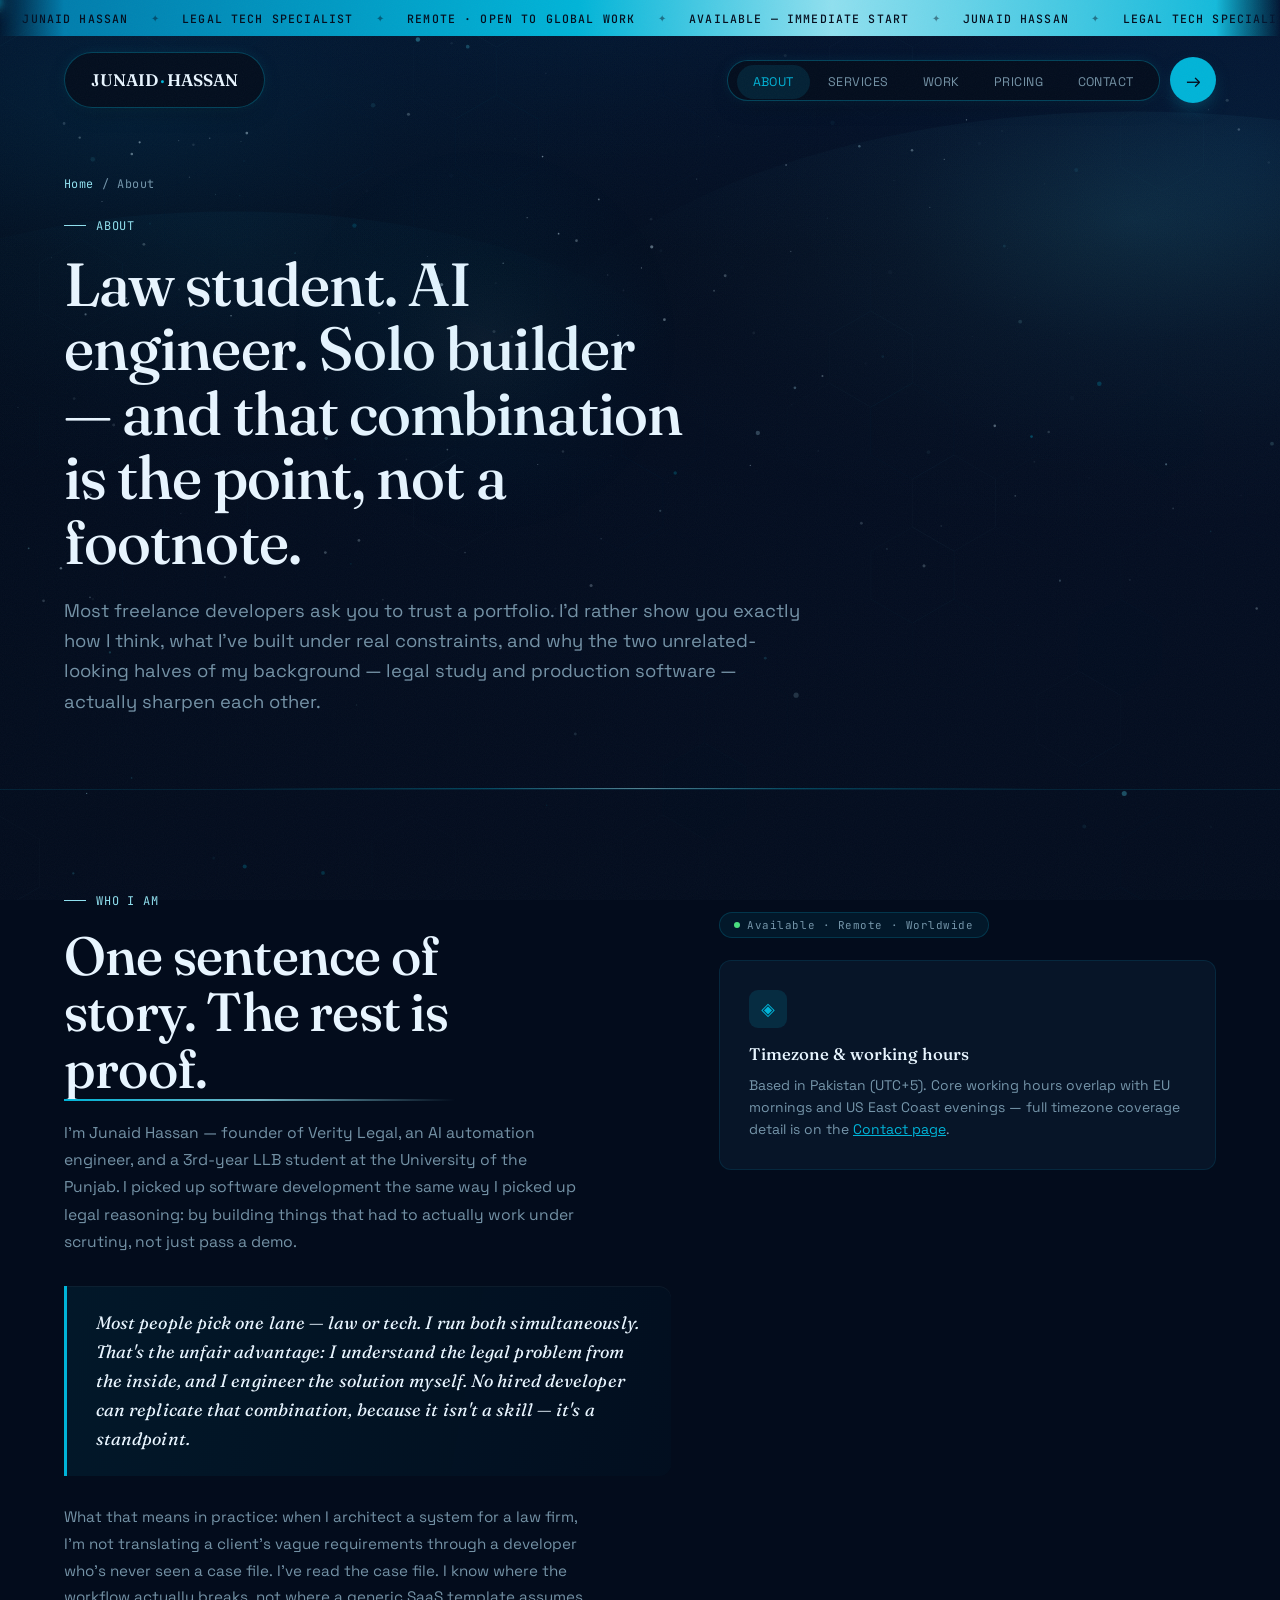
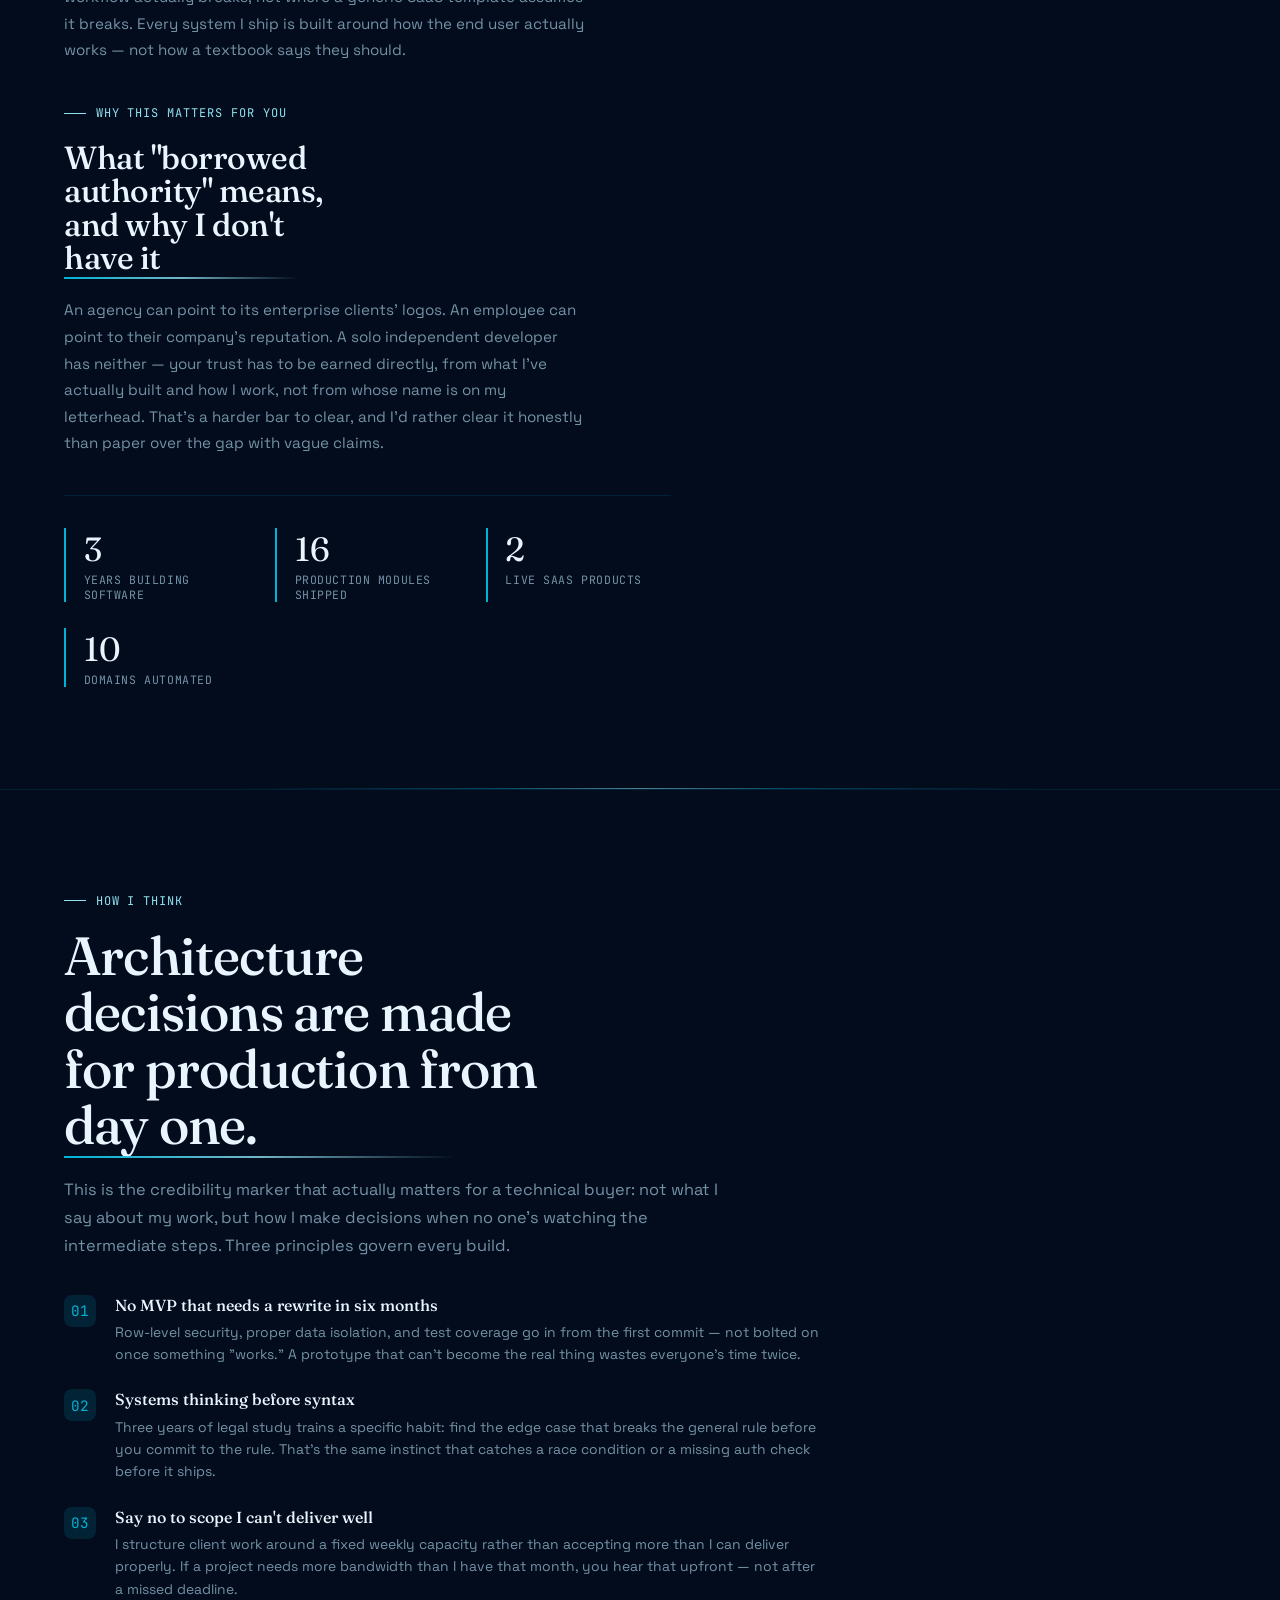
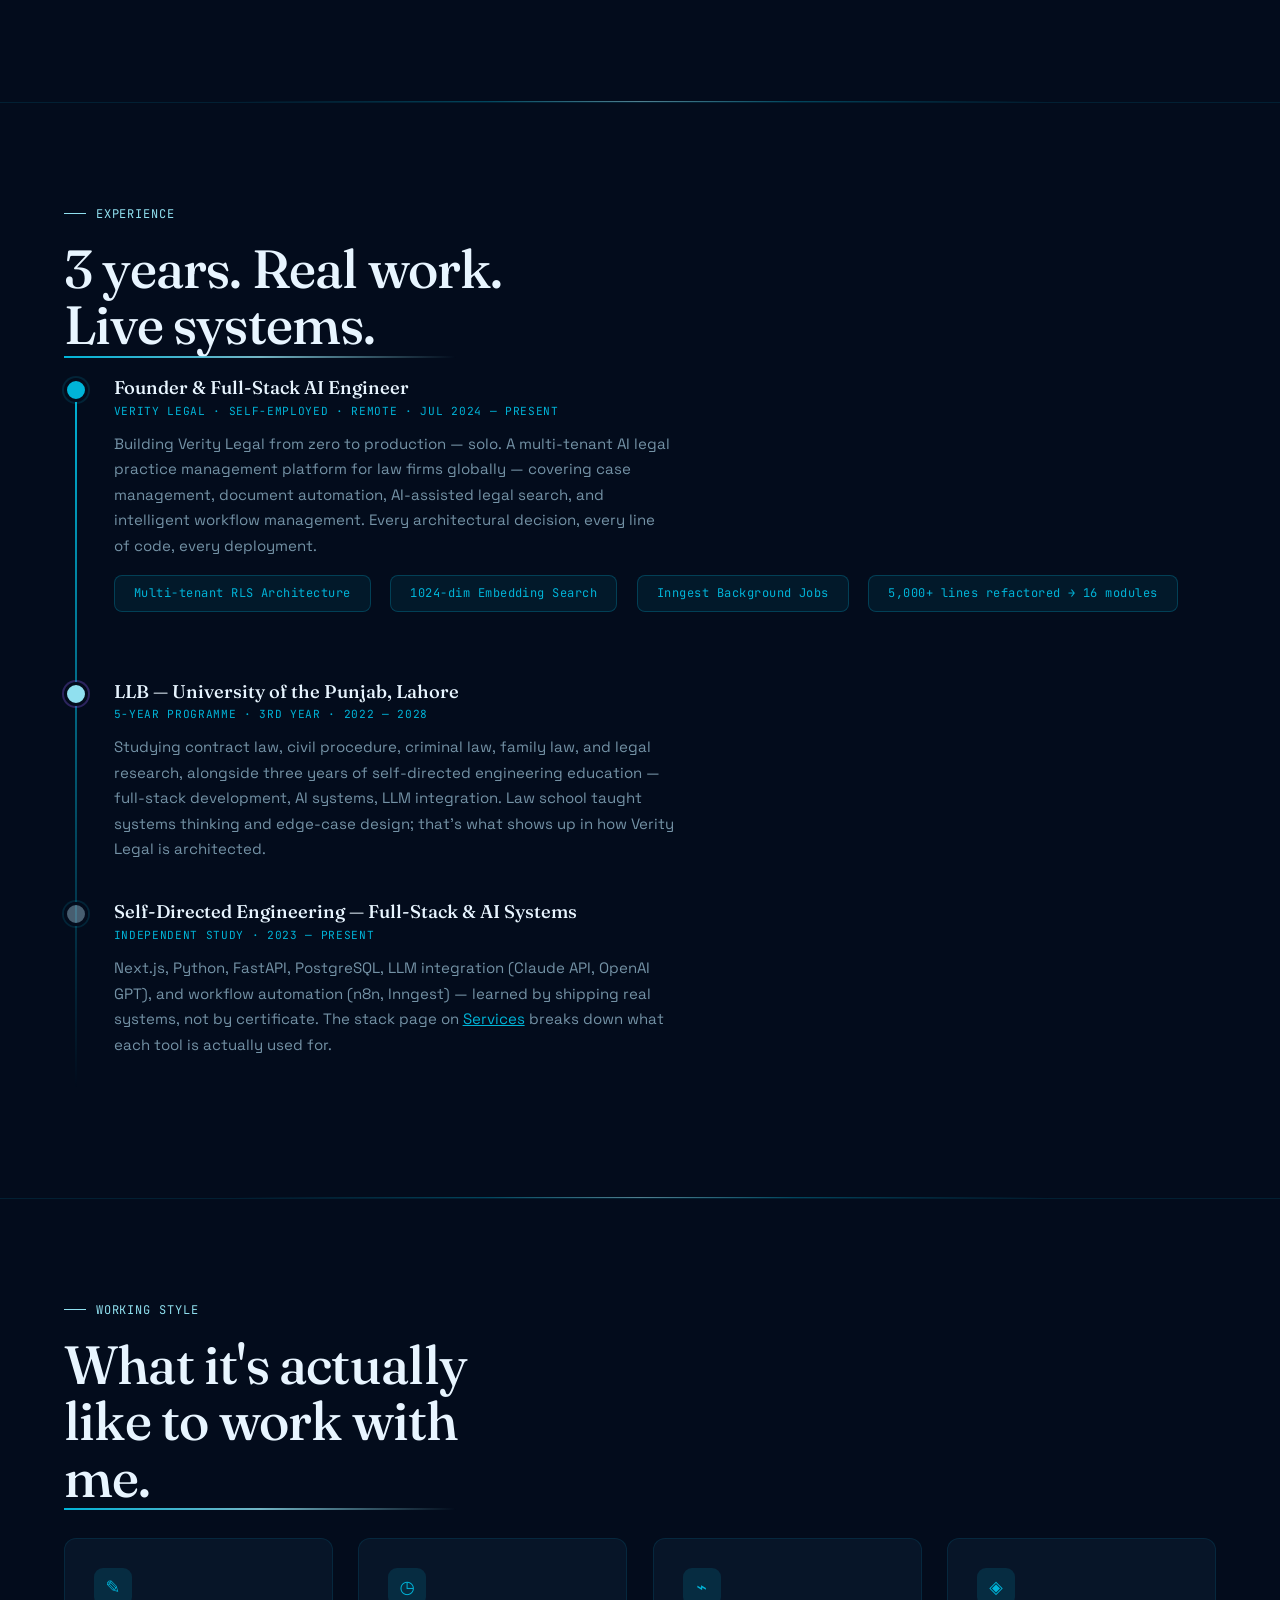
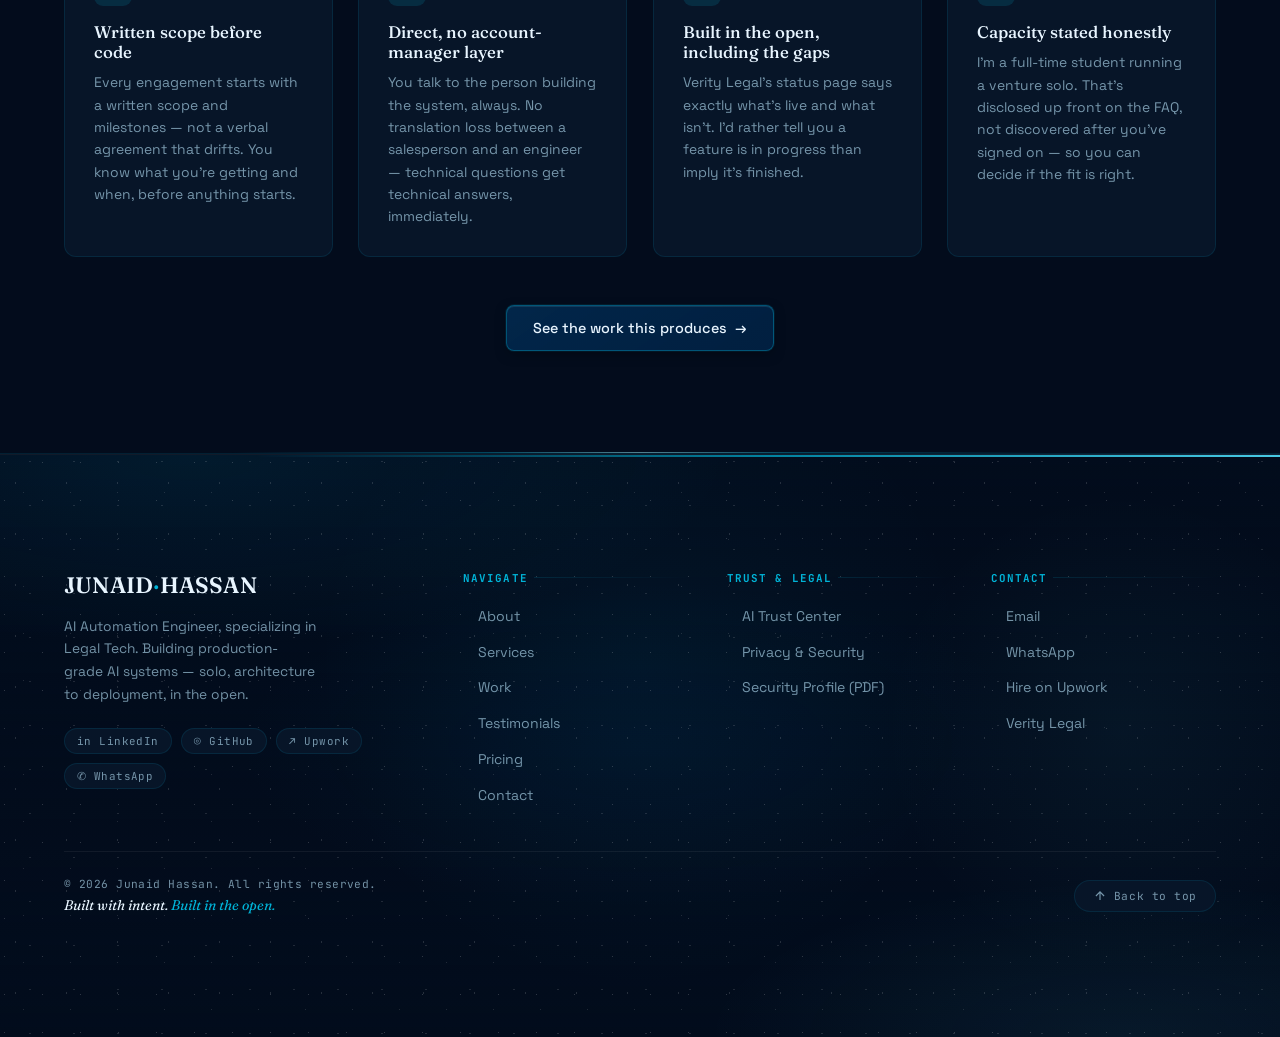
==== about.html @ a3a4503a "Initial site upload" ====
<!DOCTYPE html>
<html lang="en">
<head>
<meta charset="UTF-8">
<meta name="viewport" content="width=device-width, initial-scale=1.0, viewport-fit=cover">
<meta name="mobile-web-app-capable" content="yes">
<meta name="apple-mobile-web-app-capable" content="yes">
<meta name="apple-mobile-web-app-status-bar-style" content="black-translucent">
<link rel="icon" href="data:image/svg+xml,%3Csvg xmlns=%22http://www.w3.org/2000/svg%22 viewBox=%220 0 100 100%22%3E%3Crect width=%22100%22 height=%22100%22 rx=%2220%22 fill=%22%23030c1c%22/%3E%3Ctext x=%2250%22 y=%2266%22 font-size=%2255%22 font-family=%22Arial,sans-serif%22 font-weight=%22bold%22 fill=%22%2300b4d8%22 text-anchor=%22middle%22%3EJ%3C/text%3E%3C/svg%3E">
<title>About Junaid Hassan — AI Automation Engineer & Legal Tech Founder</title>
<meta name="description" content="Law student, AI engineer, solo builder. Why a legal background and production software engineering sharpen each other — and what it's actually like to work with me.">
<meta name="theme-color" content="#030c1c">
<meta name="color-scheme" content="dark">
<meta property="og:title" content="About Junaid Hassan — AI Automation Engineer & Legal Tech Founder">
<meta property="og:description" content="Law student, AI engineer, solo builder. Why a legal background and production software engineering sharpen each other — and what it's actually like to work with me.">
<meta property="og:type" content="website">
<meta property="og:url" content="https://verity-legal-sc28.vercel.app/about.html">
<link rel="canonical" href="https://verity-legal-sc28.vercel.app/about.html">
<meta name="twitter:card" content="summary_large_image">
<meta name="twitter:title" content="About Junaid Hassan — AI Automation Engineer & Legal Tech Founder">
<meta name="twitter:description" content="Law student, AI engineer, solo builder. Why a legal background and production software engineering sharpen each other — and what it's actually like to work with me.">
<script type="application/ld+json">
{
  "@context": "https://schema.org",
  "@type": "ProfilePage",
  "mainEntity": {
    "@type": "Person",
    "name": "Junaid Hassan",
    "jobTitle": "AI Automation Engineer",
    "description": "Founder of Verity Legal, AI automation engineer, and 3rd-year LLB student at the University of the Punjab. Builds production-grade AI systems for law firms and B2B companies globally.",
    "url": "https://verity-legal-sc28.vercel.app/about.html",
    "email": "junaid.aideveloper@gmail.com",
    "sameAs": [
      "https://www.linkedin.com/in/junaidxaiautomation",
      "https://github.com/JunaidxAutomation",
      "https://www.upwork.com/freelancers/~0137bbeb7425fe8586"
    ],
    "alumniOf": "University of the Punjab",
    "knowsAbout": ["AI Automation","Legal Tech","LLM Integration","Next.js","Python","FastAPI","Supabase"]
  }
}
</script>
<link rel="preconnect" href="https://fonts.googleapis.com">
<link rel="preconnect" href="https://fonts.gstatic.com" crossorigin>
<link href="https://fonts.googleapis.com/css2?family=Fraunces:opsz,wght@9..144,300;9..144,500;9..144,600;9..144,700&family=Space+Grotesk:wght@400;500;700&family=JetBrains+Mono:wght@400;500&display=swap" rel="stylesheet">
<link rel="stylesheet" href="base.css">
<link rel="stylesheet" href="pages.css">
</head>
<body>

<a href="#main-content" class="skip-link">Skip to content</a>

<div class="page-lines" aria-hidden="true">
  <span class="pl-h"></span><span class="pl-h"></span><span class="pl-h"></span><span class="pl-h"></span><span class="pl-h"></span>
  <span class="pl-h"></span><span class="pl-h"></span><span class="pl-h"></span><span class="pl-h"></span><span class="pl-h"></span>
  <span class="pl-v"></span><span class="pl-v"></span><span class="pl-v"></span><span class="pl-v"></span><span class="pl-v"></span>
  <span class="pl-v"></span><span class="pl-v"></span><span class="pl-v"></span><span class="pl-v"></span>
  <span class="pl-d"></span><span class="pl-d"></span><span class="pl-d"></span><span class="pl-d"></span><span class="pl-d"></span>
</div>

<canvas id="bg-aurora" aria-hidden="true"></canvas>
<canvas id="bg-hex"    aria-hidden="true"></canvas>
<canvas id="bg-stars"  aria-hidden="true"></canvas>
<div class="bg-orbs" aria-hidden="true"></div>
<div class="grain-overlay" aria-hidden="true"></div>
<div class="scroll-progress" id="scrollProgress" role="progressbar" aria-valuemin="0" aria-valuemax="100" aria-valuenow="0" aria-label="Page scroll progress"></div>

<div class="announce-bar" id="announceBar">
  <div class="announce-outer">
    <div class="announce-track" aria-label="Available for global projects">
      <div class="announce-group">
        <span>Junaid Hassan</span><span class="sep">✦</span>
        <span>Legal Tech Specialist</span><span class="sep">✦</span>
        <span>Remote · Open to Global Work</span><span class="sep">✦</span>
        <span>Available — Immediate Start</span><span class="sep">✦</span>
      </div>
      <div class="announce-group" aria-hidden="true">
        <span>Junaid Hassan</span><span class="sep">✦</span>
        <span>Legal Tech Specialist</span><span class="sep">✦</span>
        <span>Remote · Open to Global Work</span><span class="sep">✦</span>
        <span>Available — Immediate Start</span><span class="sep">✦</span>
      </div>
    </div>
  </div>
</div>

<header>
  <a href="index.html#top" class="logo logo-pill">JUNAID<span>·</span>HASSAN</a>
  <div class="nav-cluster">
    <nav class="pill-nav" aria-label="Primary">
      <ul>
        <li><a href="about.html" class="navlink">About</a></li>
        <li><a href="services.html" class="navlink">Services</a></li>
        <li><a href="work.html" class="navlink">Work</a></li>
        <li><a href="pricing.html" class="navlink">Pricing</a></li>
        <li><a href="contact.html" class="navlink">Contact</a></li>
      </ul>
    </nav>
    <a href="contact.html" class="nav-cta-circle" aria-label="Book a call">→</a>
    <button class="mobile-toggle" id="hamburgerBtn" aria-label="Open navigation menu" aria-expanded="false" aria-controls="mobileMenu" type="button">
      <span class="hb-bar"></span>
      <span class="hb-bar"></span>
      <span class="hb-bar"></span>
    </button>
  </div>
</header>

<div class="mobile-menu" id="mobileMenu" role="dialog" aria-modal="true" aria-label="Navigation menu">
  <button class="mobile-menu-close" id="mobileMenuClose" aria-label="Close menu">✕</button>
  <nav aria-label="Mobile">
    <a href="index.html#top" class="mobile-navlink">Home</a>
    <a href="about.html" class="mobile-navlink">About</a>
    <a href="services.html" class="mobile-navlink">Services</a>
    <a href="work.html" class="mobile-navlink">Work</a>
    <a href="testimonials.html" class="mobile-navlink">Testimonials</a>
    <a href="pricing.html" class="mobile-navlink">Pricing</a>
    <a href="trust.html" class="mobile-navlink">AI Trust Center</a>
    <a href="legal.html" class="mobile-navlink">Legal &amp; Security</a>
    <a href="contact.html" class="mobile-navlink">Contact</a>
  </nav>
</div>

<main id="main-content">
<!-- ============ PAGE HERO ============ -->
<section class="page-hero">
  <div class="container">
    <div class="breadcrumb"><a href="index.html#top">Home</a> <span>/</span> <span>About</span></div>
    <div class="eyebrow mono">About</div>
    <h1>Law student. AI engineer. Solo builder — and that combination is the point, not a footnote.</h1>
    <p class="page-sub">Most freelance developers ask you to trust a portfolio. I'd rather show you exactly how I think, what I've built under real constraints, and why the two unrelated-looking halves of my background — legal study and production software — actually sharpen each other.</p>
  </div>
</section>

<!-- ============ STORY + CREDENTIALS ============ -->
<section id="story">
  <div class="container">
    <div class="two-col">
      <div class="text-col">
        <div class="eyebrow mono">Who I Am</div>
        <h2>One sentence of story. The rest is proof.</h2>
        <p style="color:var(--muted); font-size:.98rem; line-height:1.75; margin-bottom:1.4rem;">I'm Junaid Hassan — founder of Verity Legal, an AI automation engineer, and a 3rd-year LLB student at the University of the Punjab. I picked up software development the same way I picked up legal reasoning: by building things that had to actually work under scrutiny, not just pass a demo.</p>
        <div class="quote-pull">
          <p>Most people pick one lane — law or tech. I run both simultaneously. That's the unfair advantage: I understand the legal problem from the inside, and I engineer the solution myself. No hired developer can replicate that combination, because it isn't a skill — it's a standpoint.</p>
        </div>
        <p style="color:var(--muted); font-size:.95rem; line-height:1.75; margin-top:1.4rem;">What that means in practice: when I architect a system for a law firm, I'm not translating a client's vague requirements through a developer who's never seen a case file. I've read the case file. I know where the workflow actually breaks, not where a generic SaaS template assumes it breaks. Every system I ship is built around how the end user actually works — not how a textbook says they should.</p>

        <div class="eyebrow mono" style="margin-top:2.6rem;">Why This Matters For You</div>
        <h2 style="font-size:clamp(1.5rem,2.8vw,2rem);">What "borrowed authority" means, and why I don't have it</h2>
        <p style="color:var(--muted); font-size:.95rem; line-height:1.75;">An agency can point to its enterprise clients' logos. An employee can point to their company's reputation. A solo independent developer has neither — your trust has to be earned directly, from what I've actually built and how I work, not from whose name is on my letterhead. That's a harder bar to clear, and I'd rather clear it honestly than paper over the gap with vague claims.</p>

        <div class="stat-strip">
          <div class="stat"><div class="num" data-target="3">0</div><div class="label">Years building software</div></div>
          <div class="stat"><div class="num" data-target="16">0</div><div class="label">Production modules shipped</div></div>
          <div class="stat"><div class="num" data-target="2">0</div><div class="label">Live SaaS products</div></div>
          <div class="stat"><div class="num" data-target="10">0</div><div class="label">Domains automated</div></div>
        </div>
      </div>

      <div class="media-col">
        <div class="photo-frame">
          <img src="assets/me.jpeg" alt="Junaid Hassan" onerror="this.closest('.photo-frame').style.display='none'">
          <div class="frame-icon">◐</div>
          <div class="frame-mono">Junaid Hassan · Wazirabad, Pakistan</div>
        </div>
        <div class="avail-pill" style="margin-top:1.2rem;">
          <span class="avail-dot"></span>
          Available · Remote · Worldwide
        </div>
        <div class="trust-card" style="margin-top:1.4rem;">
          <div class="tc-icon">◈</div>
          <h4>Timezone &amp; working hours</h4>
          <p>Based in Pakistan (UTC+5). Core working hours overlap with EU mornings and US East Coast evenings — full timezone coverage detail is on the <a href="contact.html" style="color:var(--teal);">Contact page</a>.</p>
        </div>
      </div>
    </div>
  </div>
</section>

<!-- ============ HOW I WORK / JUDGMENT ============ -->
<section id="judgment">
  <div class="container">
    <div class="eyebrow mono">How I Think</div>
    <h2>Architecture decisions are made for production from day one.</h2>
    <p class="section-intro">This is the credibility marker that actually matters for a technical buyer: not what I say about my work, but how I make decisions when no one's watching the intermediate steps. Three principles govern every build.</p>

    <div class="pillar-list" style="max-width:760px;">
      <div class="pillar">
        <div class="pillar-mark">01</div>
        <div>
          <h4>No MVP that needs a rewrite in six months</h4>
          <p>Row-level security, proper data isolation, and test coverage go in from the first commit — not bolted on once something "works." A prototype that can't become the real thing wastes everyone's time twice.</p>
        </div>
      </div>
      <div class="pillar">
        <div class="pillar-mark">02</div>
        <div>
          <h4>Systems thinking before syntax</h4>
          <p>Three years of legal study trains a specific habit: find the edge case that breaks the general rule before you commit to the rule. That's the same instinct that catches a race condition or a missing auth check before it ships.</p>
        </div>
      </div>
      <div class="pillar">
        <div class="pillar-mark">03</div>
        <div>
          <h4>Say no to scope I can't deliver well</h4>
          <p>I structure client work around a fixed weekly capacity rather than accepting more than I can deliver properly. If a project needs more bandwidth than I have that month, you hear that upfront — not after a missed deadline.</p>
        </div>
      </div>
    </div>
  </div>
</section>

<!-- ============ TIMELINE / EXPERIENCE ============ -->
<section id="timeline-full">
  <div class="container">
    <div class="eyebrow mono">Experience</div>
    <h2>3 years. Real work. Live systems.</h2>
    <div class="timeline reveal">
      <div class="tl-item reveal">
        <div class="tl-dot"></div>
        <div class="tl-body">
          <h4>Founder &amp; Full-Stack AI Engineer</h4>
          <div class="tl-meta">Verity Legal · Self-employed · Remote · Jul 2024 — Present</div>
          <p>Building Verity Legal from zero to production — solo. A multi-tenant AI legal practice management platform for law firms globally — covering case management, document automation, AI-assisted legal search, and intelligent workflow management. Every architectural decision, every line of code, every deployment.</p>
          <div class="metrics-row" style="margin-top:1rem;">
            <div class="metric-chip reveal">Multi-tenant RLS Architecture</div>
            <div class="metric-chip reveal">1024-dim Embedding Search</div>
            <div class="metric-chip reveal">Inngest Background Jobs</div>
            <div class="metric-chip reveal">5,000+ lines refactored → 16 modules</div>
          </div>
        </div>
      </div>
      <div class="tl-item reveal">
        <div class="tl-dot" style="background:var(--violet);box-shadow:0 0 0 2px rgba(139,92,246,.3);"></div>
        <div class="tl-body">
          <h4>LLB — University of the Punjab, Lahore</h4>
          <div class="tl-meta">5-Year Programme · 3rd Year · 2022 — 2028</div>
          <p>Studying contract law, civil procedure, criminal law, family law, and legal research, alongside three years of self-directed engineering education — full-stack development, AI systems, LLM integration. Law school taught systems thinking and edge-case design; that's what shows up in how Verity Legal is architected.</p>
        </div>
      </div>
      <div class="tl-item reveal">
        <div class="tl-dot" style="background:rgba(176,218,240,.4);"></div>
        <div class="tl-body">
          <h4>Self-Directed Engineering — Full-Stack &amp; AI Systems</h4>
          <div class="tl-meta">Independent Study · 2023 — Present</div>
          <p>Next.js, Python, FastAPI, PostgreSQL, LLM integration (Claude API, OpenAI GPT), and workflow automation (n8n, Inngest) — learned by shipping real systems, not by certificate. The stack page on <a href="services.html" style="color:var(--teal);">Services</a> breaks down what each tool is actually used for.</p>
        </div>
      </div>
    </div>
  </div>
</section>

<!-- ============ VALUES / WORKING STYLE ============ -->
<section id="values">
  <div class="container">
    <div class="eyebrow mono">Working Style</div>
    <h2>What it's actually like to work with me.</h2>
    <div class="trust-grid">
      <div class="trust-card reveal">
        <div class="tc-icon">✎</div>
        <h4>Written scope before code</h4>
        <p>Every engagement starts with a written scope and milestones — not a verbal agreement that drifts. You know what you're getting and when, before anything starts.</p>
      </div>
      <div class="trust-card reveal">
        <div class="tc-icon">◷</div>
        <h4>Direct, no account-manager layer</h4>
        <p>You talk to the person building the system, always. No translation loss between a salesperson and an engineer — technical questions get technical answers, immediately.</p>
      </div>
      <div class="trust-card reveal">
        <div class="tc-icon">⌁</div>
        <h4>Built in the open, including the gaps</h4>
        <p>Verity Legal's status page says exactly what's live and what isn't. I'd rather tell you a feature is in progress than imply it's finished.</p>
      </div>
      <div class="trust-card reveal">
        <div class="tc-icon">◈</div>
        <h4>Capacity stated honestly</h4>
        <p>I'm a full-time student running a venture solo. That's disclosed up front on the FAQ, not discovered after you've signed on — so you can decide if the fit is right.</p>
      </div>
    </div>

    <div class="center-cta">
      <a href="work.html" class="btn btn-magnetic">See the work this produces <span class="btn-arrow">→</span></a>
    </div>
  </div>
</section>

</main>

<footer>
  <div class="footer-orb" aria-hidden="true"></div>
  <div class="footer-orb-2" aria-hidden="true"></div>
  <div class="footer-frost" aria-hidden="true"></div>
  <div class="container">
    <div class="footer-grid">

      <div class="footer-brand">
        <a href="index.html#top" class="logo">JUNAID<span>·</span>HASSAN</a>
        <p>AI Automation Engineer, specializing in Legal Tech. Building production-grade AI systems — solo, architecture to deployment, in the open.</p>
        <div class="footer-socials">
          <a href="https://www.linkedin.com/in/junaidxaiautomation" target="_blank" rel="noopener noreferrer" class="footer-social-pill">in LinkedIn</a>
          <a href="https://github.com/JunaidxAutomation" target="_blank" rel="noopener noreferrer" class="footer-social-pill">◎ GitHub</a>
          <a href="https://www.upwork.com/freelancers/~0137bbeb7425fe8586" target="_blank" rel="noopener noreferrer" class="footer-social-pill">↗ Upwork</a>
          <a href="https://wa.me/923130654431" target="_blank" rel="noopener noreferrer" class="footer-social-pill">✆ WhatsApp</a>
        </div>
      </div>

      <div class="footer-col">
        <h5>Navigate</h5>
        <ul>
          <li><a href="about.html">About</a></li>
          <li><a href="services.html">Services</a></li>
          <li><a href="work.html">Work</a></li>
          <li><a href="testimonials.html">Testimonials</a></li>
          <li><a href="pricing.html">Pricing</a></li>
          <li><a href="contact.html">Contact</a></li>
        </ul>
      </div>

      <div class="footer-col">
        <h5>Trust &amp; Legal</h5>
        <ul>
          <li><a href="trust.html">AI Trust Center</a></li>
          <li><a href="legal.html">Privacy &amp; Security</a></li>
          <li><a href="legal.html#security-profile">Security Profile (PDF)</a></li>
        </ul>
      </div>

      <div class="footer-col">
        <h5>Contact</h5>
        <ul>
          <li><a href="mailto:junaid.aideveloper@gmail.com">Email</a></li>
          <li><a href="https://wa.me/923130654431" target="_blank" rel="noopener noreferrer">WhatsApp</a></li>
          <li><a href="https://www.upwork.com/freelancers/~0137bbeb7425fe8586" target="_blank" rel="noopener noreferrer">Hire on Upwork</a></li>
          <li><a href="https://verity-legal-sc28.vercel.app" target="_blank" rel="noopener noreferrer">Verity Legal</a></li>
        </ul>
      </div>

    </div>

    <div class="footer-bottom">
      <div class="footer-bottom-left">
        <div class="footer-copy">© 2026 Junaid Hassan. All rights reserved.</div>
        <div class="footer-tagline">Built with intent. <span>Built in the open.</span></div>
      </div>
      <a href="#top" class="footer-back-top">
        <svg viewBox="0 0 24 24" stroke-width="2"><path d="M12 19V5M5 12l7-7 7 7"/></svg>
        Back to top
      </a>
    </div>
  </div>
</footer>


<script src="bg.js"></script>
<script src="base.js"></script>


</body>
</html>
---- base.css ----
:root{
    /* Arctic Water Fusion — deep ocean + crystal blue brand system */
    --bg:#030c1c;
    --surface:#071528;
    --surface-2:#0d1e35;
    --line:rgba(0,180,216,0.12);
    --text:#e8f5ff;
    --muted:rgba(176,218,240,0.65);
    --teal:#00b4d8;
    --violet:#90e0ef;
    --teal-dim:rgba(0,180,216,0.14);
    --violet-dim:rgba(144,224,239,0.10);
    --bar-h:36px;
    --grad-btn:linear-gradient(135deg, #0077a8, #00b4d8 50%, #90e0ef 100%);
  }
  .skip-link{
    position:fixed; top:-100px; left:16px; z-index:10000;
    background:var(--teal); color:var(--bg); padding:12px 20px; border-radius:6px;
    font-family:'JetBrains Mono', monospace; font-size:.85rem; font-weight:500; text-decoration:none;
    transition:top .3s ease;
  }
  .skip-link:focus{ top:16px; }
  *, *::before, *::after{ box-sizing:border-box; margin:0; padding:0; }
  @media (prefers-reduced-motion:no-preference){ html{ scroll-behavior:smooth; } }
  html{ background:#030c1c; color-scheme:dark; overscroll-behavior-y:none; -webkit-text-size-adjust:100%; text-size-adjust:100%; }
  body{
    background:#030c1c; background-color:#030c1c;
    color:var(--text);
    font-family:'Space Grotesk', system-ui, -apple-system, BlinkMacSystemFont, sans-serif;
    overflow-x:hidden;
    -webkit-font-smoothing:antialiased;
    -moz-osx-font-smoothing:grayscale;
    -webkit-tap-highlight-color:transparent;
    touch-action:manipulation;
  }
  ::selection{ background:#00b4d8; color:#030c1c; }
  .mono{ font-family:'JetBrains Mono', monospace; }
  img,svg{ max-width:100%; display:block; }

  @media (prefers-reduced-motion: reduce){
    *{ animation-duration:0.01ms !important; animation-iteration-count:1 !important; transition-duration:0.01ms !important; }
  }
  a:focus-visible, button:focus-visible, [tabindex]:focus-visible{
    outline:2px solid var(--teal); outline-offset:3px; border-radius:2px;
  }

  .container{ max-width:1240px; margin:0 auto; }
  .eyebrow{
    font-family:'JetBrains Mono', monospace; font-size:.75rem; color:var(--violet);
    letter-spacing:.08em; text-transform:uppercase; margin-bottom:1.2rem;
    display:flex; align-items:center; gap:.6rem;
  }
  .eyebrow::before{ content:''; width:22px; height:1px; background:var(--violet); }
  h2{
    font-family:'Fraunces', serif; font-weight:500; font-size:clamp(2.1rem, 4.2vw, 3.4rem);
    max-width:14ch; margin-bottom:1.4rem; letter-spacing:-0.015em; line-height:1.05;
  }
  main{ position:relative; z-index:1; }
  section{ padding:clamp(4.5rem, 8vw, 7.5rem) 5vw; border-bottom:1px solid var(--line); position:relative; z-index:1; }

  /* ===== PAGE BACKGROUND LINES — subtle low-intensity sliding lines ===== */
  .page-lines{ position:fixed; inset:0; z-index:0; pointer-events:none; overflow:hidden; }
  .page-lines .pl-h{
    position:absolute; left:0; right:0; height:1px;
    background:linear-gradient(90deg, transparent 0%, rgba(0,180,216,.0) 8%, rgba(0,180,216,.15) 30%, rgba(0,180,216,.24) 50%, rgba(0,180,216,.15) 70%, rgba(0,180,216,.0) 92%, transparent 100%);
    box-shadow:0 0 6px rgba(0,180,216,.07);
    animation:plHSlide var(--dur, 6s) ease-in-out infinite var(--delay, 0s);
    opacity:0;
  }
  .page-lines .pl-h:nth-child(1){ top:8%;  --dur:7s;  --delay:0s; }
  .page-lines .pl-h:nth-child(2){ top:18%; --dur:9s;  --delay:1.4s; }
  .page-lines .pl-h:nth-child(3){ top:28%; --dur:6.5s; --delay:2.8s; }
  .page-lines .pl-h:nth-child(4){ top:38%; --dur:8s;  --delay:0.7s; }
  .page-lines .pl-h:nth-child(5){ top:48%; --dur:7.5s; --delay:3.5s; }
  .page-lines .pl-h:nth-child(6){ top:58%; --dur:9.5s; --delay:1.8s; }
  .page-lines .pl-h:nth-child(7){ top:68%; --dur:6s;  --delay:4.2s; }
  .page-lines .pl-h:nth-child(8){ top:78%; --dur:8.5s; --delay:2.1s; }
  .page-lines .pl-h:nth-child(9){ top:88%; --dur:7s;  --delay:3s; }
  .page-lines .pl-h:nth-child(10){ top:96%; --dur:10s; --delay:0.5s; }
  @keyframes plHSlide{
    0%{ transform:translateX(-110%); opacity:0; }
    12%{ opacity:1; }
    88%{ opacity:1; }
    100%{ transform:translateX(110%); opacity:0; }
  }

  .page-lines .pl-v{
    position:absolute; top:0; bottom:0; width:1px;
    background:linear-gradient(180deg, transparent 0%, rgba(0,180,216,.0) 8%, rgba(0,180,216,.10) 30%, rgba(0,180,216,.18) 50%, rgba(0,180,216,.10) 70%, rgba(0,180,216,.0) 92%, transparent 100%);
    box-shadow:0 0 5px rgba(0,180,216,.05);
    animation:plVSlide var(--vdur, 8s) ease-in-out infinite var(--vdelay, 0s);
    opacity:0;
  }
  .page-lines .pl-v:nth-child(11){ left:8%;  --vdur:9s;   --vdelay:0.5s; }
  .page-lines .pl-v:nth-child(12){ left:18%; --vdur:7s;   --vdelay:2s; }
  .page-lines .pl-v:nth-child(13){ left:28%; --vdur:11s;  --vdelay:0s; }
  .page-lines .pl-v:nth-child(14){ left:38%; --vdur:8.5s; --vdelay:3.5s; }
  .page-lines .pl-v:nth-child(15){ left:50%; --vdur:10s;  --vdelay:1.2s; }
  .page-lines .pl-v:nth-child(16){ left:62%; --vdur:7.5s; --vdelay:4s; }
  .page-lines .pl-v:nth-child(17){ left:72%; --vdur:9.5s; --vdelay:2.5s; }
  .page-lines .pl-v:nth-child(18){ left:82%; --vdur:8s;   --vdelay:1s; }
  .page-lines .pl-v:nth-child(19){ left:92%; --vdur:6.5s; --vdelay:3s; }
  @keyframes plVSlide{
    0%{ transform:translateY(-110%); opacity:0; }
    12%{ opacity:1; }
    88%{ opacity:1; }
    100%{ transform:translateY(110%); opacity:0; }
  }

  /* diagonal lines — extra depth */
  .page-lines .pl-d{
    position:absolute; height:1px; width:200%;
    background:linear-gradient(90deg, transparent 0%, rgba(0,180,216,.0) 10%, rgba(0,180,216,.08) 40%, rgba(0,180,216,.13) 50%, rgba(0,180,216,.08) 60%, rgba(0,180,216,.0) 90%, transparent 100%);
    transform-origin:left center;
    animation:plDSlide var(--ddur, 12s) ease-in-out infinite var(--ddelay, 0s);
    opacity:0;
  }
  .page-lines .pl-d:nth-child(20){ top:15%; left:0; --rot:-8deg; --ddur:14s; --ddelay:0s; }
  .page-lines .pl-d:nth-child(21){ top:35%; left:0; --rot:6deg;  --ddur:11s; --ddelay:3s; }
  .page-lines .pl-d:nth-child(22){ top:55%; left:0; --rot:-5deg; --ddur:13s; --ddelay:1.5s; }
  .page-lines .pl-d:nth-child(23){ top:72%; left:0; --rot:9deg;  --ddur:10s; --ddelay:4s; }
  .page-lines .pl-d:nth-child(24){ top:88%; left:0; --rot:-7deg; --ddur:15s; --ddelay:2s; }
  @keyframes plDSlide{
    0%{ transform:translateX(-60%) rotate(var(--rot, -8deg)); opacity:0; }
    10%{ opacity:1; }
    90%{ opacity:1; }
    100%{ transform:translateX(60%) rotate(var(--rot, -8deg)); opacity:0; }
  }

  @media (prefers-reduced-motion:reduce){ .page-lines *{ animation:none !important; } }
  @media (max-width:600px){
    .page-lines .pl-d{ display:none; }
    .page-lines .pl-v:nth-child(even){ display:none; }
  }

  /* ===== ARCTIC WATER CANVAS BACKGROUND — 3-layer deep animation system ===== */
  /* canvas layers sit behind everything */
  #bg-aurora,#bg-hex,#bg-stars{
    position:fixed;inset:0;width:100%;height:100%;
    pointer-events:none;z-index:0;
  }
  #bg-aurora{ z-index:0; }
  #bg-hex   { z-index:1; }
  #bg-stars  { z-index:2; }

  /* keep legacy .bg-orbs div as placeholder (no visual) */
  .bg-orbs{ position:fixed;inset:0;z-index:0;pointer-events:none; }
  .orb{ display:none !important; }

  /* subtle film-grain — keeps flat dark panels from looking sterile/flat on any screen */
  .grain-overlay{
    position:fixed; inset:0; z-index:200; pointer-events:none; opacity:.035;
    background-image:url("data:image/svg+xml;utf8,<svg xmlns='http://www.w3.org/2000/svg' width='120' height='120'><filter id='n'><feTurbulence type='fractalNoise' baseFrequency='0.9' numOctaves='2' stitchTiles='stitch'/></filter><rect width='100%25' height='100%25' filter='url(%23n)'/></svg>");
  }

  /* thin gradient bar tracking scroll position */
  .scroll-progress{
    position:fixed; top:0; left:0; height:3px; width:0%; z-index:300; pointer-events:none;
    background:var(--grad-btn); transition:width .1s linear;
  }

  /* ===== BUTTON SYSTEM — gradient fill, sliding sweep, lift ===== */
  .btn{
    position:relative; overflow:hidden; z-index:0;
    font-family:'Space Grotesk', sans-serif; font-size:.9rem; font-weight:500;
    padding:13px 26px; border-radius:8px; text-decoration:none; display:inline-flex;
    align-items:center; gap:8px; border:1px solid transparent; cursor:pointer;
    transition:transform .35s cubic-bezier(.19,1,.22,1), box-shadow .35s ease, border-color .35s ease, color .3s ease, background-position .6s ease;
  }
  .btn-arrow{ transition:transform .3s ease; }
  .btn:hover .btn-arrow{ transform:translateX(4px); }

  /* primary: gradient glass-look without relying on backdrop-filter compositing */
  .btn-primary{
    background:linear-gradient(160deg, rgba(0,180,216,.25), rgba(0,180,216,.10));
    border:1px solid rgba(0,180,216,0.42);
    color:var(--text);
    box-shadow:inset 0 1px 0 rgba(255,255,255,.12), 0 8px 24px -10px rgba(0,0,0,.5), 0 0 14px -4px rgba(0,180,216,.22);
  }
  .btn-primary::after{
    content:''; position:absolute; inset:0; z-index:1; pointer-events:none;
    background:linear-gradient(115deg, transparent 35%, rgba(255,255,255,.3) 48%, transparent 62%);
    transform:translateX(-140%);
    transition:transform .7s ease;
  }
  .btn-primary:hover{
    background:linear-gradient(160deg, rgba(0,180,216,.30), rgba(0,180,216,.12));
    border-color:rgba(0,180,216,.65);
    color:var(--teal);
    transform:translateY(-3px);
    animation-play-state:paused;
    box-shadow:inset 0 1px 0 rgba(255,255,255,.16), 0 16px 36px -12px rgba(0,180,216,.32), 0 0 22px -2px rgba(0,180,216,.55);
  }
  .btn-primary:hover::after{ transform:translateX(140%); }

  /* secondary: gradient fill slides in from the left on hover */
  .btn-secondary{ border-color:rgba(0,180,216,.3); color:var(--text); background:transparent; }
  .btn-secondary::before{
    content:''; position:absolute; inset:0; z-index:-1;
    background:var(--grad-btn);
    transform:scaleX(0); transform-origin:left center;
    transition:transform .45s cubic-bezier(.19,1,.22,1);
  }
  .btn-secondary:hover{ color:var(--bg); border-color:transparent; transform:translateY(-3px); animation-play-state:paused; }
  .btn-secondary:hover::before{ transform:scaleX(1); }

  /* ghost: gradient underline slides in from the left on hover */
  .btn-ghost{ color:var(--muted); background:transparent; padding:13px 4px; }
  .btn-ghost::after{
    content:''; position:absolute; left:4px; right:4px; bottom:9px; height:2px; z-index:-1;
    background:var(--grad-btn);
    transform:scaleX(0); transform-origin:left center;
    transition:transform .4s cubic-bezier(.19,1,.22,1);
  }
  .btn-ghost:hover{ color:var(--text); }
  .btn-ghost:hover::after{ transform:scaleX(1); }

  /* ===== ANNOUNCEMENT BAR ===== */
  .announce-bar{
    position:fixed; top:0; left:0; right:0; z-index:110; height:36px;
    overflow:hidden; display:flex; align-items:center;
    background:linear-gradient(90deg, #0077a8 0%, #00b4d8 45%, #90e0ef 65%, #00b4d8 100%);
    /* left/right edge fade masks */
    -webkit-mask-image:linear-gradient(90deg, transparent 0%, black 5%, black 95%, transparent 100%);
    mask-image:linear-gradient(90deg, transparent 0%, black 5%, black 95%, transparent 100%);
  }
  /* track: TWO layers at different speeds for depth */
  .announce-outer{ overflow:hidden; display:flex; position:relative; z-index:1; width:100%; }
  .announce-track{
    display:flex;
    animation:announceScroll 18s linear infinite;
    will-change:transform;
  }
  .announce-track-slow{
    display:flex;
    animation:announceScroll 32s linear infinite reverse;
    will-change:transform; opacity:.45;
    position:absolute; top:0; left:0;
  }
  .announce-group{ display:flex; align-items:center; flex-shrink:0; }
  .announce-group span{
    font-family:'JetBrains Mono', monospace; font-size:.72rem; font-weight:500;
    letter-spacing:.1em; text-transform:uppercase; color:var(--bg);
    white-space:nowrap; padding:0 1.4rem;
  }
  .announce-group .sep{
    padding:0; opacity:.45; font-size:.6rem;
  }
  @keyframes announceScroll{
    from{ transform:translateX(0); }
    to{ transform:translateX(-50%); }
  }

  /* ===== HEADER / NAV PATHS — floating frosted-glass pills ===== */
  header{
    position:fixed; top:calc(var(--bar-h) + 16px); left:0; right:0; z-index:100;
    display:flex; justify-content:space-between; align-items:center;
    padding:0 5vw;
    transition:top .35s ease;
    pointer-events:none;
  }
  header > *{ pointer-events:auto; }
  .logo{ font-family:'Fraunces', serif; font-weight:600; font-size:1.05rem; color:var(--text); text-decoration:none; }
  .logo span{ color:var(--teal); }
  .logo-pill{
    display:flex; align-items:center; gap:2px;
    padding:17px 26px; border-radius:999px;
    background:rgba(4,14,30,.96);
    border:1.5px solid rgba(0,180,216,0.32);
    box-shadow:0 8px 24px -12px rgba(0,0,0,.5), 0 0 16px -4px rgba(0,180,216,.18);
    transition:border-color .4s ease, box-shadow .4s ease;
  }
  .nav-cluster{ display:flex; align-items:center; gap:10px; }
  nav.pill-nav{
    display:flex; align-items:center;
    padding:9px; border-radius:999px;
    background:rgba(4,14,30,.96);
    border:1.5px solid rgba(0,180,216,0.32);
    box-shadow:0 8px 24px -12px rgba(0,0,0,.5), 0 0 16px -4px rgba(0,180,216,.18);
    transition:border-color .4s ease, box-shadow .4s ease;
  }
  .logo-pill:hover, nav.pill-nav:hover{
    border-color:rgba(0,180,216,.6); box-shadow:0 8px 24px -12px rgba(0,0,0,.5), 0 0 20px -3px rgba(0,180,216,.28);
  }
  nav ul{ list-style:none; display:flex; gap:2px; }
  nav a.navlink{
    color:var(--muted); text-decoration:none; font-size:.78rem; letter-spacing:.04em; text-transform:uppercase;
    padding:9px 16px; border-radius:999px; transition:color .25s ease, background .25s ease, transform .25s ease;
  }
  nav a.navlink:hover{ color:var(--bg); background:var(--teal); transform:scale(1.04); }
  nav a.navlink.active{ color:var(--teal); background:rgba(0,180,216,.12); }
  .nav-cta-circle{
    width:46px; height:46px; border-radius:50%; flex-shrink:0;
    background:var(--teal); color:var(--bg);
    display:flex; align-items:center; justify-content:center;
    text-decoration:none; font-size:1.15rem;
    box-shadow:0 8px 20px -8px rgba(0,180,216,.5);
    transition:transform .3s cubic-bezier(.19,1,.22,1), box-shadow .3s ease;
  }
  .nav-cta-circle:hover{ transform:translateY(-3px) scale(1.06); box-shadow:0 14px 30px -8px rgba(0,180,216,.65); }
  .mobile-toggle{
    display:none; align-items:center; justify-content:center; flex-direction:column; gap:5px;
    width:46px; height:46px; border-radius:50%; flex-shrink:0;
    background:rgba(4,14,30,.96);
    border:1px solid rgba(0,180,216,.3);
    cursor:pointer; transition:border-color .3s ease;
  }
  .mobile-toggle:hover{ border-color:rgba(0,180,216,.4); }
  .hb-bar{ width:18px; height:2px; border-radius:2px; background:var(--text); transition:transform .35s cubic-bezier(.19,1,.22,1), opacity .25s ease, background .3s ease; }
  .mobile-toggle:hover .hb-bar{ background:var(--teal); }
  .mobile-toggle.open .hb-bar:nth-child(1){ transform:translateY(7px) rotate(45deg); }
  .mobile-toggle.open .hb-bar:nth-child(2){ opacity:0; }
  .mobile-toggle.open .hb-bar:nth-child(3){ transform:translateY(-7px) rotate(-45deg); }
  @media (max-width:860px){
    nav.pill-nav{ display:none; }
    .mobile-toggle{ display:flex; }
  }

  /* ===== HERO ===== */
  .hero{
    position:relative; min-height:100svh; display:flex; flex-direction:column; justify-content:center;
    padding:calc(120px + var(--bar-h)) 5vw 4rem; border-bottom:1px solid var(--line); overflow:hidden;
    transition:padding-top .35s ease;
  }
  #hero-canvas{
    position:absolute; inset:0; z-index:0; opacity:.85;
    touch-action:none; /* prevent canvas stealing touch events on mobile */
  user-select:none; -webkit-user-select:none;
  }
  @media (max-width:600px){
    /* disable heavy WebGL canvas on small screens for performance */
    #hero-canvas{ display:none; }
  }
  .hero-content{ position:relative; z-index:2; max-width:960px; }
  .hero-content .eyebrow{ margin-bottom:1.6rem; }
  h1.hero-title{
    font-family:'Fraunces', serif; font-weight:600; line-height:0.98;
    font-size:clamp(3rem, 8.5vw, 7rem); letter-spacing:-0.02em; max-width:13ch;
  }
  h1.hero-title em{
    font-style:normal; color:transparent;
    background:linear-gradient(100deg, var(--teal), var(--violet));
    -webkit-background-clip:text; background-clip:text; color:transparent;
  }
  .hero-sub{
    margin-top:1.8rem; max-width:40ch; color:var(--muted);
    font-size:1rem; line-height:1.6; font-weight:400;
  }
  .hero-actions{ margin-top:2.6rem; display:flex; align-items:center; gap:1.6rem; flex-wrap:wrap; }
  .hero-proof{
    margin-top:4rem; display:flex; gap:clamp(1.6rem,4vw,3.2rem); flex-wrap:wrap;
    padding-top:2.2rem; border-top:1px solid var(--line); max-width:820px;
  }
  .hero-proof .stat .num{ font-family:'Fraunces', serif; font-size:1.7rem; color:var(--text); }
  .hero-proof .stat .label{ font-family:'JetBrains Mono', monospace; font-size:.7rem; color:var(--muted); text-transform:uppercase; letter-spacing:.05em; margin-top:2px; }
  .scroll-cue{
    position:absolute; bottom:2rem; right:5vw; z-index:2;
    font-family:'JetBrains Mono', monospace; font-size:.68rem; color:var(--muted);
    display:flex; align-items:center; gap:10px; writing-mode:vertical-rl;
  }
  .scroll-cue .bar{ width:1px; height:34px; background:linear-gradient(var(--teal), transparent); animation:pulseDown 2.2s ease-in-out infinite; }
  @keyframes pulseDown{ 0%,100%{opacity:.3;} 50%{opacity:1;} }

  /* node labels projected from the 3D automation graph */
  .node-label{
    position:absolute; top:0; left:0; z-index:3; pointer-events:none;
    font-size:.66rem; letter-spacing:.1em; color:var(--teal);
    background:rgba(2,8,20,0.88); border:1px solid rgba(0,180,216,.22);
    padding:4px 10px; border-radius:2px; white-space:nowrap;
    transform:translate(-50%,-50%);
    transition:opacity .4s ease;
    opacity:0;
  }
  @media (max-width:760px){ .node-label{ display:none; } }

  /* ===== ABOUT / EXPERTISE ===== */
  .stat{ border-left:2px solid var(--teal); padding-left:1.1rem; }
  .stat .num{ font-family:'Fraunces', serif; font-size:2rem; }
  .stat .label{ font-family:'JetBrains Mono', monospace; font-size:.72rem; color:var(--muted); text-transform:uppercase; letter-spacing:.05em; margin-top:2px; }

  /* ===== UNIFIED BOX SYSTEM — base border-radius + overflow only ===== */
  .service-card, .testimonial-card, .venture-tile, .photo-frame, .proof-block{
    position:relative; overflow:hidden; border-radius:18px;
  }

  /* ===== PHOTO-FRAME & PROOF-BLOCK — untouched ===== */
  .photo-frame, .proof-block{
    background:linear-gradient(155deg, var(--surface), var(--surface-2));
    border:1px solid var(--line);
    box-shadow:
      inset 0 1px 0 rgba(255,255,255,.05),
      0 1px 0 rgba(0,0,0,.4),
      0 3px 8px -3px rgba(0,0,0,.5),
      0 14px 22px -14px rgba(0,0,0,.55);
    transition:transform .4s cubic-bezier(.19,1,.22,1), box-shadow .4s ease, border-color .4s ease;
  }
  .photo-frame:hover, .proof-block:hover{
    border-color:var(--teal-dim);
    box-shadow:
      inset 0 1px 0 rgba(255,255,255,.08),
      0 1px 0 rgba(0,0,0,.4),
      0 3px 8px -3px rgba(0,0,0,.5),
      0 18px 30px -16px rgba(0,0,0,.6);
  }

  /* ===== TEXT BOXES — ocean glass system (defined fully below) ===== */
  .service-card, .testimonial-card, .venture-tile{
    will-change:transform, box-shadow;
    transition:
      transform 0.5s cubic-bezier(.19,1,.22,1),
      box-shadow 0.5s cubic-bezier(.19,1,.22,1),
      border-color 0.35s ease,
      background 0.4s ease;
  }
  @media (prefers-reduced-motion:reduce){
    .service-card,.testimonial-card,.venture-tile{ transition:none; }
  }

  /* ===== INNER AMBIENT GLOW — defined in ocean glass block below ===== */
  .service-card::before, .testimonial-card::before, .venture-tile::before{
    content:''; position:absolute; inset:0; z-index:0; pointer-events:none; border-radius:inherit;
    transition:background 0.25s ease;
  }

  /* ===== SHIMMER SWEEP — defined in ocean glass block below ===== */
  .service-card::after, .testimonial-card::after, .venture-tile::after{
    content:''; position:absolute; inset:0; z-index:1; pointer-events:none; border-radius:inherit;
    transform:translateX(-150%) skewX(-10deg);
    transition:transform 0.9s cubic-bezier(.19,1,.22,1);
  }
  .service-card:hover::after, .testimonial-card:hover::after, .venture-tile:hover::after{
    transform:translateX(170%) skewX(-10deg);
  }

  /* ===== content z-index above pseudo layers ===== */
  .service-card > *, .testimonial-card > *, .venture-tile > *,
  .photo-frame > *, .proof-block > *{ position:relative; z-index:2; }

  /* ===== HOVER STATE — defined in ocean glass block below ===== */
  .service-card:hover, .testimonial-card:hover, .venture-tile:hover{
    transform:translateY(-8px) scale(1.015);
  }

  /* ===== EDGE SIGNAL — circuit traces on all 4 sides ===== */
  .edge-signal{ position:absolute; z-index:3; pointer-events:none; opacity:.5; transition:opacity 0.35s ease; }
  .edge-signal.v{
    top:0; bottom:0; width:2px;
    background:repeating-linear-gradient(to bottom,
      #00b4d8 0px, #00b4d8 5px, transparent 5px, transparent 10px,
      #90e0ef 10px, #90e0ef 14px, transparent 14px, transparent 18px,
      #48cae4 18px, #48cae4 22px, transparent 22px, transparent 28px);
    background-size:100% 28px;
  }
  .edge-signal.h{
    left:0; right:0; height:2px;
    background:repeating-linear-gradient(to right,
      #00b4d8 0px, #00b4d8 5px, transparent 5px, transparent 10px,
      #90e0ef 10px, #90e0ef 14px, transparent 14px, transparent 18px,
      #48cae4 18px, #48cae4 22px, transparent 22px, transparent 28px);
    background-size:28px 100%;
  }
  .edge-signal.left{ left:0; animation:signalUp 2.4s linear infinite; }
  .edge-signal.right{ right:0; animation:signalDown 2.4s linear infinite; }
  .edge-signal.top{ top:0; animation:signalRight 2.4s linear infinite; }
  .edge-signal.bottom{ bottom:0; animation:signalLeft 2.4s linear infinite; }
  @keyframes signalDown{ to{ background-position:0 28px; } }
  @keyframes signalUp{ to{ background-position:0 -28px; } }
  @keyframes signalRight{ to{ background-position:28px 0; } }
  @keyframes signalLeft{ to{ background-position:-28px 0; } }
  .service-card:hover .edge-signal,
  .testimonial-card:hover .edge-signal,
  .venture-tile:hover .edge-signal{ opacity:1; }
  @media (prefers-reduced-motion:reduce){ .edge-signal{ animation:none; } }

  /* ===== CORNER BRACKET — photo-frame only ===== */
  .photo-frame::after{
    content:''; position:absolute; inset:12px; z-index:1; pointer-events:none;
    background-image:
      linear-gradient(var(--teal),var(--teal)),linear-gradient(var(--teal),var(--teal)),
      linear-gradient(var(--teal),var(--teal)),linear-gradient(var(--teal),var(--teal)),
      linear-gradient(var(--teal),var(--teal)),linear-gradient(var(--teal),var(--teal)),
      linear-gradient(var(--teal),var(--teal)),linear-gradient(var(--teal),var(--teal));
    background-repeat:no-repeat;
    background-size:14px 2px,2px 14px,14px 2px,2px 14px,14px 2px,2px 14px,14px 2px,2px 14px;
    background-position:top left,top left,top right,top right,bottom right,bottom right,bottom left,bottom left;
    animation:cornerPulse 2.8s ease-in-out infinite;
  }
  @keyframes cornerPulse{ 0%,100%{opacity:.4;} 50%{opacity:1;} }
  @media (prefers-reduced-motion:reduce){ .photo-frame::after{ animation:none; opacity:.6; } }

  /* ===== SCROLL REVEAL ===== */
  .reveal, main section h2, .photo-frame{
    opacity:0; transform:translateY(28px);
    transition:opacity 0.75s cubic-bezier(.19,1,.22,1), transform 0.75s cubic-bezier(.19,1,.22,1);
  }
  .reveal.is-visible, main section h2.is-visible, .photo-frame.is-visible{ opacity:1; transform:translateY(0); }
  main section:not(.hero) .eyebrow{
    opacity:0; transform:translateY(14px);
    transition:opacity .6s ease, transform .6s ease;
  }
  main section:not(.hero) .eyebrow.is-visible{ opacity:1; transform:translateY(0); }
  .services-grid .reveal:nth-child(1){ transition-delay:.04s; }
  .services-grid .reveal:nth-child(2){ transition-delay:.14s; }
  .services-grid .reveal:nth-child(3){ transition-delay:.24s; }
  .ventures-grid .reveal:nth-child(1){ transition-delay:.04s; }
  .ventures-grid .reveal:nth-child(2){ transition-delay:.14s; }
  .ventures-grid .reveal:nth-child(3){ transition-delay:.22s; }
  .testimonial-grid .reveal:nth-child(1){ transition-delay:.04s; }
  .testimonial-grid .reveal:nth-child(2){ transition-delay:.14s; }

  /* ===== MEDIA ROWS — alternating photo+text pattern, mirrors the reference layout ===== */
  .media-row{ display:grid; grid-template-columns:0.85fr 1.15fr; gap:clamp(2rem,5vw,4rem); align-items:center; }
  .media-row.reverse{ grid-template-columns:1.15fr 0.85fr; }
  .media-row.reverse .media-col{ order:2; }
  .media-row.reverse .text-col{ order:1; }
  @media (max-width:820px){
    .media-row, .media-row.reverse{ grid-template-columns:1fr; }
    .media-row.reverse .media-col{ order:1; }
    .media-row.reverse .text-col{ order:2; }
    .photo-frame, .photo-frame.wide, .photo-frame.square, .photo-frame.landscape, .photo-frame.circle{
      aspect-ratio:auto; width:100%; height:280px; max-height:38vh;
    }
    .photo-frame.circle{ border-radius:50%; aspect-ratio:1/1; width:auto; height:min(280px,38vh); max-width:100%; margin:0 auto; }
  }
  .media-col, .text-col{ min-width:0; max-width:100%; }
  .photo-frame{
    aspect-ratio:4/5;
    display:flex; align-items:center; justify-content:center; flex-direction:column; gap:.7rem;
    min-width:0; max-width:100%; box-sizing:border-box;
  }
  .photo-frame .frame-icon{
    width:44px; height:44px; border-radius:50%; border:1px solid var(--teal-dim);
    display:flex; align-items:center; justify-content:center; color:var(--teal); font-size:1.1rem;
  }
  .photo-frame .frame-mono{ font-family:'JetBrains Mono', monospace; font-size:.7rem; color:var(--muted); letter-spacing:.08em; text-transform:uppercase; }
  .photo-frame.wide{ aspect-ratio:16/10; }
  .photo-frame.square{ aspect-ratio:1/1; }
  .photo-frame.landscape{ aspect-ratio:4/3; }
  .photo-frame.circle{ aspect-ratio:1/1; border-radius:50%; }
  .photo-frame.circle::after{
    inset:8px; border-radius:50%; background-image:none;
    border:2px solid transparent; border-top-color:var(--teal); border-right-color:var(--teal);
    animation:circleOrbit 3.2s linear infinite;
  }
  @keyframes circleOrbit{ to{ transform:rotate(360deg); } }
  @media (prefers-reduced-motion: reduce){ .photo-frame.circle::after{ animation:none; opacity:.7; } }
  .photo-frame.circle:has(img)::after{ border-radius:50%; }

  /* one-time premium bloom when a frame scrolls into view — the tint itself is the animation, so it always reads as "on brand" */
  .photo-frame.is-visible::before{ animation:frameBloom 1.3s cubic-bezier(.19,1,.22,1) .1s backwards; }
  @keyframes frameBloom{
    0%{ opacity:0; transform:scale(.8); }
    55%{ opacity:1; }
    100%{ opacity:1; transform:scale(1); }
  }
  @media (prefers-reduced-motion: reduce){ .photo-frame.is-visible::before{ animation:none; } }

  /* ---- once a real photo is dropped in, the box disappears and the image emerges from the page ---- */
  .photo-frame img{
    position:absolute; inset:0; width:100%; height:100%; object-fit:cover; z-index:2;
    -webkit-mask-image:radial-gradient(ellipse 88% 88% at 50% 50%, black 56%, transparent 100%);
    mask-image:radial-gradient(ellipse 88% 88% at 50% 50%, black 56%, transparent 100%);
    transition:transform .7s cubic-bezier(.19,1,.22,1);
  }
  .photo-frame:has(img){ background:none; border-color:transparent; box-shadow:none; }
  .photo-frame:has(img):hover{ border-color:transparent; box-shadow:none; transform:none; }
  .photo-frame:has(img) .frame-icon,
  .photo-frame:has(img) .frame-mono{ display:none; }
  .photo-frame:has(img)::before{
    background:radial-gradient(ellipse 70% 70% at 50% 45%, rgba(0,180,216,.10), transparent 70%);
  }
  .photo-frame:has(img)::after{
    content:''; position:absolute; inset:0; z-index:3; pointer-events:none;
    border:none; border-radius:0; animation:none; transform:none;
    background:linear-gradient(155deg, rgba(0,180,216,.12) 0%, transparent 42%, rgba(2,8,20,.5) 100%);
    mix-blend-mode:overlay;
  }
  .photo-frame:hover img{ transform:scale(1.05); }

  .text-col p{ color:var(--muted); font-size:1.02rem; line-height:1.8; margin-bottom:1.1rem; max-width:52ch; }

  /* skill tags */
  .skills-tags{ display:flex; flex-wrap:wrap; gap:.6rem; margin-top:1.6rem; }
  .skill-tag{
    padding:8px 16px; border:1px solid var(--line); border-radius:999px;
    font-family:'JetBrains Mono', monospace; font-size:.76rem; color:var(--text);
    transition:border-color .3s ease, color .3s ease;
  }
  .skill-tag:hover{ border-color:var(--teal-dim); color:var(--teal); }

  /* case-study proof block */
  .case-meta h4{ font-family:'JetBrains Mono', monospace; font-size:.76rem; text-transform:uppercase; letter-spacing:.06em; color:var(--teal); margin-bottom:.6rem; }
  .case-meta p{ color:var(--muted); font-size:.95rem; line-height:1.75; margin-bottom:1.6rem; max-width:52ch; }
  .proof-block{ padding:1.4rem; aspect-ratio:16/11; display:flex; flex-direction:column; }
  .proof-block .proof-label{ font-family:'JetBrains Mono', monospace; font-size:.68rem; color:var(--muted); text-transform:uppercase; letter-spacing:.06em; margin-bottom:1rem; }
  .proof-block .proof-body{ flex:1; border:1px dashed var(--line); border-radius:10px; display:flex; align-items:center; justify-content:center; color:var(--muted); font-family:'JetBrains Mono', monospace; font-size:.72rem; text-align:center; padding:1rem; }

  /* ===== VENTURES / PORTFOLIO BENTO GRID ===== */
  .ventures-grid{
    display:grid;
    grid-template-columns:1.45fr 1fr;
    grid-template-rows:1fr 1fr;
    gap:1.2rem;
    height:600px;
  }
  .venture-tile{
    padding:2rem 2.2rem;
    display:flex; flex-direction:column; justify-content:space-between;
    cursor:default;
  }
  .venture-tile:nth-child(1){ grid-row:1/3; }

  /* top meta row inside tile */
  .vt-top{ display:flex; align-items:center; justify-content:space-between; margin-bottom:auto; }
  .vtag{
    font-family:'JetBrains Mono', monospace; font-size:.64rem;
    text-transform:uppercase; letter-spacing:.1em;
    display:inline-flex; align-items:center; gap:6px;
    padding:4px 10px; border-radius:999px;
    border:1px solid rgba(0,180,216,.25);
    background:rgba(0,180,216,.07);
    color:var(--teal);
  }
  .vtag-dot{
    width:6px; height:6px; border-radius:50%;
    background:var(--teal);
    animation:badgePulse 2s ease-in-out infinite;
  }
  .vtag.dev .vtag-dot{ background:#f59e0b; }
  .vtag.dev{ border-color:rgba(245,158,11,.25); background:rgba(245,158,11,.06); color:#f59e0b; }
  .vtag.open .vtag-dot{ background:#8b5cf6; }
  .vtag.open{ border-color:rgba(139,92,246,.25); background:rgba(139,92,246,.06); color:#a78bfa; }

  /* tile arrow icon top-right */
  .vt-arrow{
    width:32px; height:32px; border-radius:50%;
    border:1px solid rgba(0,180,216,.2);
    display:flex; align-items:center; justify-content:center;
    font-size:.85rem; color:var(--muted);
    transition:border-color .3s ease, color .3s ease, transform .3s ease, background .3s ease;
    flex-shrink:0;
  }
  .venture-tile:hover .vt-arrow{
    border-color:rgba(0,180,216,.6); color:var(--teal);
    background:rgba(0,180,216,.08); transform:translate(2px, -2px);
  }

  /* main content bottom */
  .vt-body{ margin-top:auto; }
  .vt-body h4{
    font-family:'Fraunces', serif; font-weight:500; line-height:1.2;
    color:var(--text); margin-bottom:.6rem;
    font-size:1.15rem;
  }
  .venture-tile:nth-child(1) .vt-body h4{ font-size:1.55rem; }
  .vt-body p{
    font-size:.85rem; color:var(--muted); line-height:1.6;
    max-width:36ch; margin-bottom:1rem;
  }
  .venture-tile:nth-child(2) .vt-body p,
  .venture-tile:nth-child(3) .vt-body p{ display:none; }

  /* metric chips inside tiles */
  .vt-metrics{
    display:flex; gap:.5rem; flex-wrap:wrap; margin-bottom:.4rem;
  }
  .vt-chip{
    font-family:'JetBrains Mono', monospace; font-size:.62rem;
    padding:3px 9px; border-radius:999px;
    background:rgba(255,255,255,.05); border:1px solid rgba(255,255,255,.08);
    color:var(--muted); letter-spacing:.03em;
    transition:border-color .3s ease, color .3s ease;
  }
  .venture-tile:hover .vt-chip{ border-color:rgba(0,180,216,.2); color:var(--text); }

  /* ===== VENTURE TILE — IMAGE REVEAL SYSTEM ===== */

  /* background image layer — always present, dimmed at rest */
  .venture-tile .vt-img{
    position:absolute; inset:0; z-index:0;
    border-radius:inherit; overflow:hidden;
    pointer-events:none;
  }
  .venture-tile .vt-img img{ image-rendering:-webkit-optimize-contrast;
    width:100%; height:100%;
    object-fit:cover; object-position:center top;
    display:block;
    /* dimmed at rest — 0.18 opacity */
    opacity:.18;
    transition:opacity 0.55s cubic-bezier(.19,1,.22,1),
               transform 0.55s cubic-bezier(.19,1,.22,1);
    will-change:opacity, transform;
    transform:scale(1.04);
  }
  /* dark overlay on top of image — fades out on hover revealing image */
  .venture-tile .vt-img::after{
    content:''; position:absolute; inset:0;
    background:linear-gradient(
      160deg,
      rgba(18,18,18,.85) 0%,
      rgba(18,18,18,.6) 60%,
      rgba(18,18,18,.3) 100%
    );
    transition:opacity 0.5s cubic-bezier(.19,1,.22,1);
    border-radius:inherit;
  }

  /* text content layer — fades out when image reveals */
  .venture-tile .vt-content{
    position:relative; z-index:2;
    display:flex; flex-direction:column;
    height:100%; justify-content:space-between;
    transition:opacity 0.45s cubic-bezier(.19,1,.22,1),
               transform 0.45s cubic-bezier(.19,1,.22,1);
    will-change:opacity, transform;
  }

  /* ── HOVER state ── image brightens, text fades */
  .venture-tile:hover .vt-img img,
  .venture-tile.active .vt-img img{
    opacity:.72;
    transform:scale(1.0);
  }
  .venture-tile:hover .vt-img::after,
  .venture-tile.active .vt-img::after{
    opacity:0;
  }
  .venture-tile:hover .vt-content,
  .venture-tile.active .vt-content{
    opacity:0;
    transform:translateY(6px);
  }

  /* ── touch/click: same as hover but JS-toggled via .active ── */
  /* keep border + edge signals working above image */
  .venture-tile .edge-signal{ z-index:4; }

  /* tiles without an image — normal behaviour, no opacity change */
  .venture-tile:not(:has(.vt-img)) .vt-content{ opacity:1 !important; transform:none !important; }

  /* 'more work' wayfinding tile — plain link styled like a card, no image system needed */
  .venture-tile-more{ text-decoration:none; color:var(--text); justify-content:flex-start; }
  .vt-more-icon{
    width:44px; height:44px; border-radius:50%;
    border:1px solid var(--teal-dim); display:flex; align-items:center; justify-content:center;
    font-size:1.1rem; color:var(--teal); margin-bottom:.4rem;
    transition:border-color .3s ease, background .3s ease;
  }
  .venture-tile-more:hover .vt-more-icon{ background:rgba(0,180,216,.1); border-color:rgba(0,180,216,.5); }

  /* image reveal cursor signal */
  .venture-tile:has(.vt-img){ cursor:pointer; }

  /* stack tags row */
  .vt-stack{
    display:flex; gap:.4rem; flex-wrap:wrap; margin-top:.8rem;
  }
  .vt-stack span{
    font-family:'JetBrains Mono', monospace; font-size:.6rem;
    color:rgba(0,180,216,.65); letter-spacing:.04em;
  }
  .vt-stack span::after{ content:'·'; margin-left:.4rem; opacity:.4; }
  .vt-stack span:last-child::after{ display:none; }

  @media (max-width:820px){
    .ventures-grid{ grid-template-columns:1fr 1fr; grid-template-rows:none; height:auto; }
    .venture-tile{ aspect-ratio:1/1; min-height:220px; }
    .venture-tile:nth-child(1){ grid-row:auto; grid-column:1/3; aspect-ratio:16/9; }
  }
  @media (max-width:560px){
    .ventures-grid{ grid-template-columns:1fr; }
    .venture-tile:nth-child(1){ grid-column:auto; aspect-ratio:4/3; }
    .venture-tile:nth-child(2) .vt-body p,
    .venture-tile:nth-child(3) .vt-body p{ display:none; }
  }

  /* contact icon list */
  .contact-list{ display:flex; flex-direction:column; gap:1.1rem; margin-top:2rem; }
  .contact-list a{ display:flex; align-items:center; gap:14px; color:var(--text); text-decoration:none; font-size:.98rem; }
  .contact-list a:hover .icon-circle{ background:var(--teal); color:var(--bg); border-color:var(--teal); }
  .contact-list a:hover .contact-value{ color:var(--teal); }
  .icon-circle{
    width:40px; height:40px; border-radius:50%; flex-shrink:0;
    border:1px solid var(--teal-dim); display:flex; align-items:center; justify-content:center;
    font-size:.92rem; color:var(--muted); transition:all .3s ease;
  }
  .contact-value{ font-family:'JetBrains Mono', monospace; font-size:.88rem; transition:color .3s ease; }

  /* ===== SERVICES / EXPERTISE CARDS ===== */
  .services-grid{ display:grid; grid-template-columns:repeat(3, 1fr); gap:1.5rem; align-items:start; }
  .services-grid .service-card:nth-child(2){ margin-top:2.4rem; }
  .services-grid .service-card:nth-child(3){ margin-top:.8rem; }
  @media (max-width:820px){ .services-grid{ grid-template-columns:1fr; } .services-grid .service-card{ margin-top:0 !important; } }
  .service-card{ padding:2.4rem; }
  .service-card .snum{
    display:inline-flex; align-items:center; justify-content:center;
    width:34px; height:34px; border-radius:8px; margin-bottom:1.2rem;
    font-family:'JetBrains Mono', monospace; font-size:.78rem; color:var(--teal);
    background:linear-gradient(135deg, var(--teal-dim), var(--violet-dim));
    border:1px solid var(--teal-dim);
  }
  .service-card h3{ font-family:'Fraunces', serif; font-weight:500; font-size:1.25rem; margin-bottom:.7rem; }
  .service-card p{ color:var(--muted); font-size:.92rem; line-height:1.6; }

  /* ===== TESTIMONIALS / PROOF ===== */
  .testimonial-grid{ display:grid; grid-template-columns:repeat(2, 1fr); gap:1.5rem; align-items:start; }
  .testimonial-grid .testimonial-card:nth-child(2){ margin-top:2.2rem; }
  .testimonial-card{ padding:2.4rem; }
  .testimonial-card::after{
    content:'"'; position:absolute; top:.4rem; right:1.3rem; z-index:0;
    font-family:'Fraunces', serif; font-size:4.5rem; line-height:1; color:var(--teal-dim);
  }
  .testimonial-card p.quote{ font-family:'Fraunces', serif; font-size:1.15rem; font-weight:400; line-height:1.55; margin-bottom:1.4rem; color:var(--text); }
  .testimonial-card .who{ font-family:'JetBrains Mono', monospace; font-size:.75rem; color:var(--muted); }
  .testimonial-grid.single{ grid-template-columns:1fr; max-width:760px; }
  .testimonial-grid.single .testimonial-card{ padding:3rem 3.2rem; }
  .testimonial-grid.single .testimonial-card p.quote{ font-size:1.4rem; line-height:1.5; }
  @media (max-width:600px){ .testimonial-grid.single .testimonial-card{ padding:2rem; } .testimonial-grid.single .testimonial-card p.quote{ font-size:1.15rem; } }
  .testimonial-card .who strong{ color:var(--text); font-weight:500; }
  @media (max-width:820px){ .testimonial-grid{ grid-template-columns:1fr; } .testimonial-grid .testimonial-card{ margin-top:0 !important; } }

  /* ===== CTA BANNER ===== */
  .cta-actions{ display:flex; justify-content:center; gap:1rem; flex-wrap:wrap; }

  /* ===== FOOTER — premium rebuild ===== */
  footer{
    position:relative; z-index:1; overflow:hidden;
    padding:4rem 5vw 0;
    background:
      radial-gradient(ellipse 70% 55% at 15% 0%, rgba(0,150,199,.10), transparent 60%),
      radial-gradient(ellipse 55% 45% at 88% 100%, rgba(72,202,228,.07), transparent 60%),
      radial-gradient(ellipse 45% 40% at 50% 50%, rgba(0,80,140,.08), transparent 70%),
      linear-gradient(180deg, rgba(3,12,28,.0) 0%, #020c1c 100%),
      #020c1c;
    border-top:1px solid rgba(255,255,255,.06);
  }
  /* animated top accent line */
  footer::before{
    content:''; position:absolute; top:0; left:0; right:0; height:2px; pointer-events:none; z-index:2;
    background:linear-gradient(90deg,
      transparent 0%,
      rgba(0,180,216,.0) 10%,
      rgba(0,180,216,.7) 30%,
      rgba(72,202,228,1) 50%,
      rgba(0,180,216,.7) 70%,
      rgba(0,180,216,.0) 90%,
      transparent 100%);
    background-size:200% 100%;
    animation:footerLineSlide 6s ease-in-out infinite;
  }
  @keyframes footerLineSlide{
    0%{ background-position:200% 0; opacity:.4; }
    50%{ background-position:0% 0; opacity:1; }
    100%{ background-position:-200% 0; opacity:.4; }
  }
  @media (prefers-reduced-motion:reduce){ footer::before{ animation:none; opacity:.5; } }

  footer .footer-orb{
    position:absolute; width:60vw; height:60vw; border-radius:50%;
    background:radial-gradient(circle, rgba(0,150,199,.06), transparent 60%);
    top:-30%; left:50%; transform:translateX(-50%);
    pointer-events:none; z-index:0;
    animation:footerOrbPulse 12s ease-in-out infinite;
  }
  @keyframes footerOrbPulse{ 0%,100%{transform:translateX(-50%) scale(1);} 50%{transform:translateX(-50%) scale(1.1);} }
  @media (prefers-reduced-motion:reduce){ footer .footer-orb{ animation:none; } }

  /* second orb — drifts opposite direction, adds parallax depth so the
     footer doesn't read as a single flat glow the way it did before */
  footer .footer-orb-2{
    position:absolute; width:42vw; height:42vw; max-width:520px; max-height:520px;
    border-radius:50%;
    background:radial-gradient(circle, rgba(72,202,228,.05), transparent 65%);
    bottom:8%; right:-8%;
    pointer-events:none; z-index:0;
    animation:footerOrb2Drift 18s ease-in-out infinite;
  }
  @keyframes footerOrb2Drift{
    0%,100%{ transform:translate(0,0) scale(1); }
    50%{ transform:translate(-4vw,-3vw) scale(1.14); }
  }
  @media (prefers-reduced-motion:reduce){ footer .footer-orb-2{ animation:none; } }
  @media (max-width:700px){ footer .footer-orb-2{ display:none; } }

  /* crystalline frost speckle — same fine "snow grain" texture used on
     the bottom-nav snow-bar, extended here at very low opacity so the
     footer reads as part of the same frozen-ocean material language */
  footer .footer-frost{
    position:absolute; inset:0; z-index:0; pointer-events:none;
    background-image:
      radial-gradient(circle at 12% 20%, rgba(255,255,255,.5) 0.7px, transparent 0.7px),
      radial-gradient(circle at 68% 15%, rgba(255,255,255,.35) 0.6px, transparent 0.6px),
      radial-gradient(circle at 30% 55%, rgba(255,255,255,.4) 0.6px, transparent 0.6px),
      radial-gradient(circle at 85% 45%, rgba(255,255,255,.3) 0.5px, transparent 0.5px),
      radial-gradient(circle at 50% 80%, rgba(255,255,255,.35) 0.6px, transparent 0.6px),
      radial-gradient(circle at 92% 85%, rgba(255,255,255,.3) 0.5px, transparent 0.5px);
    background-size:38px 38px, 44px 44px, 51px 51px, 33px 33px, 47px 47px, 40px 40px;
    opacity:.35;
  }

  /* footer brand block */
  .footer-brand{
    display:flex; flex-direction:column; gap:1rem;
    position:relative; z-index:1;
  }
  .footer-brand .logo{
    font-family:'Fraunces', serif; font-size:1.4rem; font-weight:600;
    color:var(--text); text-decoration:none; letter-spacing:.01em;
    transition:color .35s ease, text-shadow .35s ease;
  }
  .footer-brand .logo span{ color:var(--teal); }
  .footer-brand .logo:hover{
    color:var(--teal);
    text-shadow:0 0 18px rgba(0,180,216,.5), 0 0 36px rgba(72,202,228,.25);
  }
  .footer-brand p{
    color:var(--muted); font-size:.86rem; line-height:1.65;
    max-width:28ch;
  }
  .footer-socials{
    display:flex; gap:.6rem; margin-top:.4rem; flex-wrap:wrap;
  }
  .footer-social-pill{
    display:inline-flex; align-items:center; gap:6px;
    padding:5px 12px; border-radius:999px;
    border:1px solid var(--line); background:var(--surface);
    font-family:'JetBrains Mono', monospace; font-size:.68rem; color:var(--muted);
    text-decoration:none; letter-spacing:.04em;
    position:relative; overflow:hidden;
    transition:border-color .35s ease, color .3s ease, background .3s ease, transform .35s cubic-bezier(.19,1,.22,1), box-shadow .35s ease;
  }
  /* glow-trail sweep — travels across the pill on hover, echoing the
     btn-data scan-line language used elsewhere in the site */
  .footer-social-pill::before{
    content:''; position:absolute; top:0; left:-60%; width:40%; height:100%;
    background:linear-gradient(90deg, transparent, rgba(144,224,239,.35), transparent);
    transform:skewX(-18deg);
    transition:left .55s cubic-bezier(.19,1,.22,1);
    pointer-events:none;
  }
  .footer-social-pill:hover{
    border-color:rgba(0,180,216,.5); color:var(--teal);
    background:rgba(0,180,216,.08); transform:translateY(-3px) scale(1.03);
    box-shadow:0 6px 18px -6px rgba(0,180,216,.35), 0 0 0 1px rgba(72,202,228,.12);
  }
  .footer-social-pill:hover::before{ left:130%; }

  /* footer nav columns */
  .footer-grid{
    display:grid;
    grid-template-columns:1.6fr 1fr 1fr 1fr;
    gap:clamp(1.5rem,3vw,3rem);
    padding-bottom:2.8rem;
    padding-top:3.2rem;
    border-bottom:1px solid rgba(255,255,255,.06);
    position:relative; z-index:1;
  }
  .footer-col h5{
    font-family:'JetBrains Mono', monospace; font-size:.68rem; color:var(--teal);
    text-transform:uppercase; letter-spacing:.1em; margin-bottom:1.2rem;
    display:flex; align-items:center; gap:6px;
  }
  .footer-col h5::after{
    content:''; flex:1; height:1px; background:linear-gradient(90deg, var(--teal-dim), transparent);
  }
  .footer-col ul{ list-style:none; display:flex; flex-direction:column; gap:.8rem; }
  .footer-col ul li a{
    color:var(--muted); text-decoration:none; font-size:.88rem;
    display:inline-flex; align-items:center; gap:6px;
    transition:color .25s ease, gap .25s ease;
    position:relative; padding-bottom:2px;
  }
  .footer-col ul li a::before{
    content:'→'; font-size:.7rem; color:var(--teal); opacity:0;
    transition:opacity .25s ease, transform .25s ease;
    transform:translateX(-4px);
  }
  .footer-col ul li a::after{
    content:''; position:absolute; left:0; right:100%; bottom:0; height:1px;
    background:linear-gradient(90deg, var(--teal), rgba(72,202,228,.5));
    transition:right .35s cubic-bezier(.19,1,.22,1);
  }
  .footer-col ul li a:hover{ color:var(--teal); gap:10px; }
  .footer-col ul li a:hover::before{ opacity:1; transform:translateX(0); }
  .footer-col ul li a:hover::after{ right:0; }

  /* footer bottom bar */
  .footer-bottom{
    position:relative; z-index:1;
    padding:1.6rem 0 2.2rem;
    display:flex; justify-content:space-between; align-items:center;
    flex-wrap:wrap; gap:1rem;
  }
  .footer-bottom-left{
    display:flex; flex-direction:column; gap:.3rem;
  }
  .footer-copy{
    font-family:'JetBrains Mono', monospace; font-size:.7rem; color:var(--muted);
    letter-spacing:.04em;
  }
  .footer-tagline{
    font-family:'Fraunces', serif; font-size:.88rem; color:var(--text);
    font-style:italic;
  }
  .footer-tagline span{ color:var(--teal); }
  .footer-back-top{
    display:inline-flex; align-items:center; gap:7px;
    padding:8px 18px; border-radius:999px;
    border:1px solid var(--line); background:var(--surface);
    font-family:'JetBrains Mono', monospace; font-size:.7rem; color:var(--muted);
    text-decoration:none; letter-spacing:.05em;
    transition:border-color .3s ease, color .3s ease, background .3s ease, transform .3s ease;
  }
  .footer-back-top:hover{
    border-color:var(--teal-dim); color:var(--teal);
    background:rgba(0,180,216,.06); transform:translateY(-2px);
  }

  /* footer — extra bottom clears the fixed bottom nav */
  footer{ padding-bottom:5.5rem !important; }
  @media (max-width:600px){ footer{ padding-bottom:4.5rem !important; } }

  /* footer responsive */
  @media (max-width:900px){
    .footer-grid{ grid-template-columns:1fr 1fr; gap:2rem; }
    .footer-brand{ grid-column:1/3; }
  }
  @media (max-width:560px){
    .footer-grid{ grid-template-columns:1fr 1fr; }
    .footer-brand{ grid-column:1/3; }
    .footer-bottom{ flex-direction:column; align-items:flex-start; gap:.8rem; }
    footer{ padding:3rem 5vw 4.5rem !important; }
  }

/* ===== PRELOADER — world-class cinematic 2026 ===== */
  .preloader{
    position:fixed; inset:0; z-index:9999;
    background:
      linear-gradient(165deg,
        #020c1c 0%,
        #030e22 30%,
        #041528 55%,
        #021025 80%,
        #020b1e 100%);
    display:flex; align-items:center; justify-content:center; overflow:hidden;
    -webkit-clip-path:inset(0 0 0% 0);
    clip-path:inset(0 0 0% 0);
    transition:-webkit-clip-path 1.1s cubic-bezier(.76,0,.24,1), clip-path 1.1s cubic-bezier(.76,0,.24,1), opacity 0.3s ease 0.9s;
    will-change:clip-path;
  }
  .preloader.is-done{ -webkit-clip-path:inset(0 0 100% 0); clip-path:inset(0 0 100% 0); opacity:0; pointer-events:none; }
  @media (prefers-reduced-motion:reduce){
    .preloader{ transition:opacity 0.3s ease; clip-path:none; -webkit-clip-path:none; }
    .preloader::before, .preloader::after, .preloader-grid-lines span{ animation:none; }
  }

  /* ── SCAN LINES — retro CRT feel ── */
  .preloader::before{
    content:''; position:absolute; inset:0; z-index:1; pointer-events:none;
    background:repeating-linear-gradient(0deg, transparent, transparent 2px, rgba(0,0,0,.08) 2px, rgba(0,0,0,.08) 4px);
    animation:scanMove 8s linear infinite;
  }
  @keyframes scanMove{ to{ background-position:0 100px; } }

  /* ── GRID OVERLAY ── */
  .preloader::after{
    content:''; position:absolute; inset:0; z-index:1; pointer-events:none;
    background-image:
      linear-gradient(rgba(0,180,216,.06) 1px, transparent 1px),
      linear-gradient(90deg, rgba(0,180,216,.06) 1px, transparent 1px);
    background-size:60px 60px;
    animation:gridPulse 4s ease-in-out infinite;
  }
  @keyframes gridPulse{ 0%,100%{ opacity:.5; } 50%{ opacity:1; } }

  /* ── AMBIENT ORBS ── */
  .preloader-ambient{ position:absolute; inset:0; z-index:0; pointer-events:none; overflow:hidden; }
  .preloader-ambient span{ position:absolute; border-radius:50%; filter:blur(80px); }
  .pa-1{ width:50vmax; height:50vmax; top:-20%; left:-15%; background:radial-gradient(circle, rgba(0,150,199,.22), transparent 70%); animation:paDrift1 9s ease-in-out infinite; }
  .pa-2{ width:45vmax; height:45vmax; bottom:-20%; right:-10%; background:radial-gradient(circle, rgba(72,202,228,.15), transparent 70%); animation:paDrift2 11s ease-in-out infinite; }
  .pa-3{ width:35vmax; height:35vmax; top:35%; left:55%; background:radial-gradient(circle, rgba(0,180,216,.12), transparent 70%); animation:paDrift3 7s ease-in-out infinite; }
  @keyframes paDrift1{ 0%,100%{ transform:translate(0,0) scale(1); } 50%{ transform:translate(5vw,4vw) scale(1.15); } }
  @keyframes paDrift2{ 0%,100%{ transform:translate(0,0) scale(1); } 50%{ transform:translate(-4vw,-5vw) scale(1.1); } }
  @keyframes paDrift3{ 0%,100%{ transform:scale(.9); } 50%{ transform:scale(1.2); } }
  @media (prefers-reduced-motion:reduce){ .preloader-ambient span{ animation:none; } }

  /* ── VIGNETTE ── */
  .preloader-vignette{
    position:absolute; inset:0; z-index:2; pointer-events:none;
    background:radial-gradient(ellipse 75% 65% at 50% 50%, transparent 35%, rgba(0,0,0,.7) 100%);
  }

  /* ── CORNER BRACKETS ── */
  .preloader-corner{ position:absolute; width:clamp(40px,6vw,70px); height:clamp(40px,6vw,70px); z-index:10; pointer-events:none; }
  .preloader-corner.tl{ top:clamp(16px,3vw,32px); left:clamp(16px,3vw,32px); border-top:2px solid rgba(0,180,216,.85); border-left:2px solid rgba(0,180,216,.85); animation:cBracket 3s ease-in-out infinite; }
  .preloader-corner.tr{ top:clamp(16px,3vw,32px); right:clamp(16px,3vw,32px); border-top:2px solid rgba(72,202,228,.85); border-right:2px solid rgba(72,202,228,.85); animation:cBracket 3s ease-in-out infinite .75s; }
  .preloader-corner.bl{ bottom:clamp(16px,3vw,32px); left:clamp(16px,3vw,32px); border-bottom:2px solid rgba(144,224,239,.85); border-left:2px solid rgba(144,224,239,.85); animation:cBracket 3s ease-in-out infinite 1.5s; }
  .preloader-corner.br{ bottom:clamp(16px,3vw,32px); right:clamp(16px,3vw,32px); border-bottom:2px solid rgba(0,150,199,.85); border-right:2px solid rgba(0,150,199,.85); animation:cBracket 3s ease-in-out infinite 2.25s; }
  @keyframes cBracket{ 0%,100%{ opacity:.3; transform:scale(1); } 50%{ opacity:1; transform:scale(1.06); } }

  /* ── HORIZONTAL SCAN BEAM ── */
  .preloader-scanbeam{
    position:absolute; left:0; right:0; height:2px; z-index:8; pointer-events:none;
    background:linear-gradient(90deg, transparent 0%, rgba(0,180,216,.0) 10%, rgba(0,180,216,.95) 50%, rgba(0,180,216,.0) 90%, transparent 100%);
    box-shadow:0 0 24px rgba(0,180,216,.7), 0 0 48px rgba(72,202,228,.35);
    animation:scanBeam 3s ease-in-out infinite;
    top:0;
  }
  @keyframes scanBeam{ 0%{ top:0%; opacity:0; } 5%{ opacity:1; } 95%{ opacity:1; } 100%{ top:100%; opacity:0; } }
  @media (prefers-reduced-motion:reduce){ .preloader-scanbeam{ display:none; } }
  /* ── PRELOADER SCAN LINES ── */
  .preloader-lines{ position:absolute; inset:0; z-index:3; pointer-events:none; overflow:hidden; }
  .preloader-lines span{
    position:absolute; left:0; right:0; height:1px;
    background:linear-gradient(90deg, transparent 0%, rgba(0,180,216,.0) 5%, rgba(0,180,216,.65) 30%, rgba(0,180,216,1) 50%, rgba(0,180,216,.65) 70%, rgba(0,180,216,.0) 95%, transparent 100%);
    box-shadow:0 0 8px rgba(0,180,216,.45);
    animation:lineSlide 3s ease-in-out infinite;
    opacity:0;
  }
  .preloader-lines span:nth-child(1){ top:18%; animation-delay:0s; animation-duration:3.2s; }
  .preloader-lines span:nth-child(2){ top:32%; animation-delay:0.6s; animation-duration:2.8s; }
  .preloader-lines span:nth-child(3){ top:50%; animation-delay:1.2s; animation-duration:3.5s; }
  .preloader-lines span:nth-child(4){ top:68%; animation-delay:1.8s; animation-duration:2.6s; }
  .preloader-lines span:nth-child(5){ top:82%; animation-delay:2.4s; animation-duration:3.8s; }
  @keyframes lineSlide{
    0%{ transform:translateX(-110%); opacity:0; }
    15%{ opacity:1; }
    85%{ opacity:1; }
    100%{ transform:translateX(110%); opacity:0; }
  }
  @media (prefers-reduced-motion:reduce){ .preloader-lines span{ animation:none; } }

  /* ── SIDE VERTICAL LINES ── */
  .preloader-vlines{ position:absolute; inset:0; z-index:3; pointer-events:none; overflow:hidden; }
  .preloader-vlines span{
    position:absolute; top:0; bottom:0; width:1px;
    background:linear-gradient(180deg, transparent 0%, rgba(72,202,228,.0) 5%, rgba(72,202,228,.55) 30%, rgba(72,202,228,.88) 50%, rgba(72,202,228,.55) 70%, rgba(72,202,228,.0) 95%, transparent 100%);
    box-shadow:0 0 6px rgba(72,202,228,.35);
    animation:vlineSlide 4s ease-in-out infinite;
    opacity:0;
  }
  .preloader-vlines span:nth-child(1){ left:20%; animation-delay:0.3s; animation-duration:4.2s; }
  .preloader-vlines span:nth-child(2){ left:40%; animation-delay:1.1s; animation-duration:3.8s; }
  .preloader-vlines span:nth-child(3){ left:60%; animation-delay:1.9s; animation-duration:4.5s; }
  .preloader-vlines span:nth-child(4){ left:80%; animation-delay:0.7s; animation-duration:3.5s; }
  @keyframes vlineSlide{
    0%{ transform:translateY(-110%); opacity:0; }
    15%{ opacity:1; }
    85%{ opacity:1; }
    100%{ transform:translateY(110%); opacity:0; }
  }
  @media (prefers-reduced-motion:reduce){ .preloader-vlines span{ animation:none; } }

  /* ── GLITCH EFFECT ── */
  .preloader-glitch{
    position:absolute; inset:0; z-index:4; pointer-events:none;
    animation:glitchFlash 5s ease-in-out infinite;
    opacity:0;
  }
  .preloader-glitch::before{
    content:''; position:absolute; inset:0;
    background:linear-gradient(90deg, transparent 30%, rgba(0,180,216,.05) 50%, transparent 70%);
    animation:glitchSlide 5s ease-in-out infinite;
  }
  @keyframes glitchFlash{ 0%,89%,91%,100%{ opacity:0; } 90%{ opacity:1; } }
  @keyframes glitchSlide{ 0%{ transform:translateX(-100%) skewX(-5deg); } 100%{ transform:translateX(100%) skewX(-5deg); } }
  @media (prefers-reduced-motion:reduce){ .preloader-glitch{ display:none; } }

  /* ── AVATAR ── */
  .preloader-avatar{
    width:clamp(120px, 18vw, 200px); height:clamp(120px, 18vw, 200px);
    border-radius:50%; position:relative; z-index:5;
    opacity:0; transform:scale(.88);
    animation:avatarFadeIn .6s cubic-bezier(.19,1,.22,1) .1s forwards, avatarFloat 4s ease-in-out 0.8s infinite;
    filter:drop-shadow(0 0 32px rgba(0,180,216,.6)) drop-shadow(0 0 60px rgba(72,202,228,.3));
  }
  @keyframes avatarFloat{ 0%,100%{ transform:translateY(0); } 50%{ transform:translateY(-8px); } }
  .preloader-avatar-ring{
    position:absolute; inset:0; border-radius:50%;
    background:conic-gradient(from 0deg, transparent 0deg, #0096c7 60deg, #48cae4 120deg, #90e0ef 180deg, transparent 240deg, transparent 360deg);
    animation:avatarRingSpin 1.9s linear infinite;
  }
  .preloader-avatar-ring::after{
    content:''; position:absolute; inset:3px; border-radius:50%;
    background:conic-gradient(from 180deg, transparent 0deg, rgba(0,180,216,.45) 80deg, transparent 160deg);
    animation:avatarRingSpin 2.8s linear infinite reverse;
  }
  .preloader-avatar-inner{
    position:absolute; inset:5px; border-radius:50%; overflow:hidden;
    background:linear-gradient(155deg, #071528, #050e1e);
    display:flex; align-items:center; justify-content:center;
    box-shadow:inset 0 0 24px rgba(0,180,216,.22);
    animation:avatarInnerPulse 2.6s ease-in-out infinite;
  }
  @keyframes avatarInnerPulse{ 0%,100%{ box-shadow:inset 0 0 18px rgba(0,180,216,.18); } 50%{ box-shadow:inset 0 0 36px rgba(0,180,216,.35); } }
  .preloader-avatar-inner .frame-icon{ color:var(--teal); font-size:1.75rem; }
  .preloader-avatar img{
    position:absolute; inset:5px; width:calc(100% - 10px); height:calc(100% - 10px);
    border-radius:50%; object-fit:cover; object-position:center top; z-index:2;
  }
  .preloader-avatar:has(img) .preloader-avatar-inner .frame-icon{ display:none; }
  @keyframes avatarFadeIn{ to{ opacity:1; transform:scale(1); } }
  @keyframes avatarRingSpin{ to{ transform:rotate(360deg); } }
  @media (prefers-reduced-motion:reduce){ .preloader-avatar{ animation:avatarFadeIn .6s forwards; } .preloader-avatar-ring{ animation:none; } }

  /* ── INNER CONTENT ── */
  .preloader-inner{
    position:relative; z-index:6;
    display:flex; flex-direction:column; align-items:center; gap:1rem;
    opacity:0; animation:preInnerIn 0.5s ease 0.1s forwards;
  }
  @keyframes preInnerIn{ to{ opacity:1; } }

  /* ── WORDMARK ── */
  .preloader-wordmark{
    font-family:'Fraunces', serif; font-weight:600;
    font-size:clamp(1.2rem, 3.5vw, 2.2rem);
    color:var(--text); letter-spacing:.08em; overflow:hidden;
    text-shadow:0 0 30px rgba(0,180,216,.4), 0 0 60px rgba(72,202,228,.2);
  }
  .preloader-wordmark span{
    display:inline-block; opacity:0; transform:translateY(100%);
    animation:wmarkUp 0.65s cubic-bezier(.76,0,.24,1) 0.3s forwards;
  }
  .preloader-wordmark .wm-dot{ color:var(--teal); }
  @keyframes wmarkUp{ to{ opacity:1; transform:translateY(0); } }

  /* ── TAGLINE ── */
  .preloader-tagline{
    font-family:'JetBrains Mono', monospace; font-size:clamp(.65rem,.9vw,.82rem);
    color:var(--teal); letter-spacing:.14em; text-transform:uppercase;
    min-height:1.2em; white-space:nowrap;
    text-shadow:0 0 14px rgba(0,180,216,.6), 0 0 28px rgba(72,202,228,.3);
  }

  /* ── STATUS ── */
  .preloader-status{
    font-family:'JetBrains Mono', monospace; font-size:.68rem; color:var(--muted);
    letter-spacing:.06em; text-transform:uppercase;
    opacity:0; animation:statusFade .5s ease 1s forwards;
  }
  @keyframes statusFade{ to{ opacity:1; } }

  /* ── PROGRESS BAR ── */
  .preloader-line{
    width:clamp(200px, 38vw, 400px); height:3px;
    background:rgba(0,180,216,.08); overflow:hidden;
    border-radius:999px; margin-top:.4rem;
    box-shadow:0 0 16px rgba(0,180,216,.15);
    position:relative;
  }
  .preloader-line-fill{
    height:100%; width:0%;
    background:linear-gradient(90deg, #0077a8, #00b4d8 40%, #48cae4 75%, #90e0ef 100%);
    border-radius:999px;
    box-shadow:0 0 24px rgba(0,180,216,1), 0 0 10px rgba(72,202,228,1);
    position:relative;
    transition:none;
  }
  .preloader-line-fill::after{
    content:''; position:absolute; right:-1px; top:50%; transform:translateY(-50%);
    width:8px; height:8px; border-radius:50%;
    background:#ade8f4;
    box-shadow:0 0 14px rgba(144,224,239,1), 0 0 28px rgba(0,180,216,.9), 0 0 44px rgba(72,202,228,.5);
  }

  /* ── PERCENT COUNTER ── */
  .preloader-percent{
    font-family:'JetBrains Mono', monospace; font-size:clamp(.7rem,1.2vw,.85rem);
    color:rgba(0,180,216,.7); letter-spacing:.1em;
    opacity:0; animation:statusFade .4s ease 1.1s forwards;
  }

  /* ===== HERO TYPEWRITER CURSOR ===== */
  .cursor-blink{
    display:inline-block; width:3px; height:0.85em;
    background:var(--teal); margin-left:4px; vertical-align:middle;
    animation:cursorBlink 1.1s step-end infinite;
  }
  @keyframes cursorBlink{ 0%,100%{opacity:1;} 50%{opacity:0;} }

  /* ===== HERO BADGE ===== */
  .hero-badge{
    display:inline-flex; align-items:center; gap:8px;
    padding:7px 16px; border-radius:999px;
    background:rgba(0,180,216,.08); border:1px solid rgba(0,180,216,.28);
    font-family:'JetBrains Mono', monospace; font-size:.72rem; color:var(--teal);
    letter-spacing:.06em; text-transform:uppercase; margin-bottom:1.6rem;
  }
  .hero-badge-dot{
    width:7px; height:7px; border-radius:50%; background:var(--teal);
    animation:badgePulse 2s ease-in-out infinite;
  }
  @keyframes badgePulse{ 0%,100%{transform:scale(1);opacity:1;} 50%{transform:scale(1.4);opacity:.6;} }

  /* ===== STACK TICKER ===== */
  .stack-ticker{
    margin-top:2rem; display:flex; align-items:center; gap:1rem; overflow:hidden;
  }
  .stack-ticker-label{
    font-family:'JetBrains Mono', monospace; font-size:.68rem; color:var(--muted);
    text-transform:uppercase; letter-spacing:.08em; white-space:nowrap; flex-shrink:0;
  }
  .stack-ticker-track{
    display:flex; gap:1.2rem; animation:tickerScroll 22s linear infinite;
    will-change:transform;
  }
  .stack-ticker-track span{
    font-family:'JetBrains Mono', monospace; font-size:.72rem; color:var(--violet);
    white-space:nowrap; padding:5px 14px; border-radius:999px;
    border:1px solid var(--line); background:var(--surface);
    transition:border-color .3s ease, color .3s ease;
  }
  .stack-ticker-track span:hover{ border-color:var(--teal-dim); color:var(--teal); }
  @keyframes tickerScroll{ 0%{transform:translateX(0);} 100%{transform:translateX(-50%);} }
  @media (prefers-reduced-motion: reduce){ .stack-ticker-track{ animation:none; } }

  /* ===== AVAILABILITY PILL ===== */
  .avail-pill{
    display:inline-flex; align-items:center; gap:7px;
    padding:5px 14px; border-radius:999px;
    background:rgba(0,180,216,.07); border:1px solid rgba(0,180,216,.2);
    font-family:'JetBrains Mono', monospace; font-size:.68rem; color:var(--muted);
    letter-spacing:.05em; margin-top:1rem;
  }
  .avail-dot{ width:6px; height:6px; border-radius:50%; background:#4ade80; animation:badgePulse 2s ease-in-out infinite; }

  /* ===== SECTION COUNTER ===== */
  @media (min-width:1024px){
 }

  /* ===== PROOF TICKER ROW (stats bar) ===== */
  .proof-ticker{
    display:flex; gap:clamp(1.4rem,3vw,2.4rem); flex-wrap:wrap;
    padding:1.6rem 2rem; border-radius:14px;
    background:linear-gradient(135deg, rgba(4,16,34,.96) 0%, rgba(2,10,26,.98) 100%);
    border:1px solid rgba(0,180,216,.18);
    box-shadow:inset 0 1px 0 rgba(255,255,255,.05), 0 6px 20px -10px rgba(0,0,0,.5);
    margin-top:2.4rem;
  }
  .proof-ticker .pt-item{ display:flex; align-items:center; gap:.7rem; }
  .proof-ticker .pt-num{
    font-family:'Fraunces', serif; font-size:1.5rem; color:var(--teal); font-weight:600;
  }
  .proof-ticker .pt-label{
    font-family:'JetBrains Mono', monospace; font-size:.68rem; color:var(--muted);
    text-transform:uppercase; letter-spacing:.05em; line-height:1.3;
  }
  .proof-ticker .pt-sep{ width:1px; height:2rem; background:var(--line); flex-shrink:0; }

  /* ===== ABOUT QUOTE BLOCK ===== */
  .quote-pull{
    border-left:3px solid var(--teal); padding:1.4rem 1.8rem;
    background:linear-gradient(100deg, rgba(0,180,216,.07), rgba(0,180,216,.02));
    border-radius:0 12px 12px 0;
    margin:1.8rem 0;
    box-shadow:inset 0 1px 0 rgba(255,255,255,.04);
  }
  .quote-pull p{
    font-family:'Fraunces', serif; font-size:1.12rem; font-style:italic;
    color:var(--text); line-height:1.62; margin:0 !important;
    letter-spacing:.005em;
  }

  /* ===== TECH STACK GRID (skills section) ===== */
  .tech-grid{
    display:grid; grid-template-columns:repeat(auto-fill,minmax(120px,1fr)); gap:.75rem;
    margin-top:1.8rem;
  }
  .tech-item{
    display:flex; flex-direction:column; align-items:center; gap:.5rem;
    padding:1rem .8rem; border-radius:10px;
    background:var(--surface); border:1px solid var(--line);
    font-family:'JetBrains Mono', monospace; font-size:.7rem; color:var(--muted);
    text-align:center; cursor:default;
    transition:border-color .3s ease, color .3s ease, transform .35s cubic-bezier(.19,1,.22,1), box-shadow .3s ease, background .3s ease;
  }
  .tech-item:hover{
    border-color:rgba(0,180,216,.5); color:var(--teal);
    background:rgba(0,180,216,.06); transform:translateY(-4px);
    box-shadow:0 6px 18px -6px rgba(0,180,216,.18), 0 0 0 1px rgba(0,180,216,.08);
  }
  .tech-item .t-icon{ font-size:1.3rem; line-height:1; transition:transform .3s ease; }
  .tech-item:hover .t-icon{ transform:scale(1.2); }

  /* ===== TIMELINE (experience) ===== */
  .timeline{ display:flex; flex-direction:column; gap:0; position:relative; }
  .timeline::before{
    content:''; position:absolute; left:11px; top:8px; bottom:8px; width:2px;
    background:linear-gradient(to bottom, var(--teal), transparent);
  }
  .tl-item{ display:flex; gap:1.6rem; padding-bottom:2.4rem; }
  .tl-dot{
    width:24px; height:24px; border-radius:50%; flex-shrink:0;
    background:var(--teal); border:3px solid var(--bg);
    box-shadow:0 0 0 2px var(--teal-dim);
    position:relative; z-index:1; margin-top:2px;
  }
  .tl-body h4{
    font-family:'Fraunces', serif; font-weight:500; font-size:1.15rem;
    margin-bottom:.3rem;
  }
  .tl-body .tl-meta{
    font-family:'JetBrains Mono', monospace; font-size:.7rem; color:var(--teal);
    text-transform:uppercase; letter-spacing:.06em; margin-bottom:.8rem;
  }
  .tl-body p{ color:var(--muted); font-size:.94rem; line-height:1.7; max-width:56ch; }

  /* ===== CASE STUDY METRICS ROW ===== */
  .metrics-row{
    display:flex; gap:1.2rem; flex-wrap:wrap; margin:1.8rem 0;
  }
  .metric-chip{
    padding:.62rem 1.2rem; border-radius:8px;
    background:rgba(0,180,216,.08); border:1px solid rgba(0,180,216,.25);
    font-family:'JetBrains Mono', monospace; font-size:.75rem; color:var(--teal);
    letter-spacing:.04em;
    transition:background .25s ease, border-color .25s ease, transform .25s ease;
  }
  .metric-chip:hover{ background:rgba(0,180,216,.14); border-color:rgba(0,180,216,.45); transform:translateY(-2px); }

  /* ===== CONTACT AVAILABILITY CARD ===== */
  .avail-card{
    padding:1.5rem 1.8rem; border-radius:14px;
    background:linear-gradient(135deg, rgba(0,180,216,.09), rgba(0,180,216,.03));
    border:1px solid rgba(0,180,216,.3);
    margin-bottom:1.8rem;
    box-shadow:inset 0 1px 0 rgba(255,255,255,.05);
    animation:avCardGlow 6s ease-in-out infinite;
  }
  @keyframes avCardGlow{
    0%,100%{ border-color:rgba(0,180,216,.3); }
    50%{ border-color:rgba(0,180,216,.5); box-shadow:inset 0 1px 0 rgba(255,255,255,.07), 0 0 18px -4px rgba(0,180,216,.18); }
  }
  @media (prefers-reduced-motion:reduce){ .avail-card{ animation:none; } }
  .avail-card h4{
    font-family:'JetBrains Mono', monospace; font-size:.74rem; color:var(--teal);
    text-transform:uppercase; letter-spacing:.08em; margin-bottom:.6rem;
  }
  .avail-card p{ color:var(--muted); font-size:.93rem; line-height:1.65; margin:0; }

  /* ===== iOS/Safari compositing — isolate all animated layers, prevent flicker ===== */
  .preloader, .orb, .grain-overlay, .scroll-progress, header,
  .service-card, .testimonial-card, .venture-tile, .photo-frame,
  .bottom-nav-inner, .logo-pill, nav.pill-nav{
    -webkit-backface-visibility:hidden;
    backface-visibility:hidden;
  }
  .orb{ -webkit-transform:translateZ(0); transform:translateZ(0); }
  #hero-canvas{ -webkit-transform:translateZ(0); transform:translateZ(0); }

  /* ═══════════════════════════════════════════════════════════════════
     BOTTOM NAVIGATION BAR — crystalline dock with sliding snow-bar
  ═══════════════════════════════════════════════════════════════════ */
  .bottom-nav{
    position:fixed; bottom:0; left:0; right:0; z-index:105;
    display:flex; justify-content:center;
    padding:0 5vw 1.1rem;
    pointer-events:none;
    /* safe area on iPhone X+ */
    padding-bottom:calc(1.1rem + env(safe-area-inset-bottom, 0px));
  }
  .bottom-nav-inner{
    pointer-events:auto;
    display:flex; align-items:center; gap:2px;
    padding:5px 7px; border-radius:999px;
    position:relative; isolation:isolate;
    background:linear-gradient(135deg,rgba(4,16,30,.96) 0%,rgba(6,20,40,.98) 100%);
    border:1px solid rgba(0,180,216,.32);
    box-shadow:
      0 -1px 0 rgba(0,180,216,.08),
      0 8px 40px -8px rgba(0,0,0,.85),
      0 0 0 1px rgba(72,202,228,.06),
      inset 0 1px 0 rgba(255,255,255,.06),
      inset 0 0 24px rgba(0,100,180,.05);
    backdrop-filter:blur(28px);-webkit-backdrop-filter:blur(28px);
    opacity:0; transform:translateY(18px);
    animation:bnIn 0.55s cubic-bezier(.19,1,.22,1) 2.2s forwards, bnGlow 8s ease-in-out 2.8s infinite;
    -webkit-backface-visibility:hidden; backface-visibility:hidden;
  }
  @keyframes bnIn{ to{ opacity:1; transform:translateY(0); } }
  @keyframes bnGlow{
    0%,100%{ border-color:rgba(0,180,216,.32); }
    40%{ border-color:rgba(72,202,228,.55); box-shadow:0 -1px 0 rgba(0,180,216,.1), 0 8px 40px -8px rgba(0,0,0,.85), 0 0 22px -4px rgba(0,180,216,.22), inset 0 1px 0 rgba(255,255,255,.08), inset 0 0 24px rgba(0,100,180,.08); }
  }
  @media (prefers-reduced-motion:reduce){ .bottom-nav-inner{ animation:none; opacity:1; transform:none; } }

  /* ── SNOW-BAR — crystalline sliding indicator that tracks the
        active item. Positioned + sized entirely via JS-set CSS vars
        (--sb-x, --sb-w) so it glides between items with real physics,
        not a discrete jump. ────────────────────────────────────────── */
  .bn-snowbar{
    position:absolute; z-index:0; top:5px; left:0;
    height:calc(100% - 10px);
    width:var(--sb-w, 0px);
    transform:translateX(var(--sb-x, 0px));
    border-radius:999px;
    pointer-events:none;
    opacity:0;
    background:
      linear-gradient(180deg, rgba(255,255,255,.14) 0%, rgba(144,224,239,.06) 45%, rgba(0,180,216,.10) 100%),
      linear-gradient(135deg, rgba(0,150,210,.30), rgba(72,202,228,.22));
    border:1px solid rgba(144,224,239,.45);
    box-shadow:
      0 0 0 1px rgba(0,180,216,.15),
      0 2px 12px -2px rgba(0,180,216,.45),
      0 0 20px -4px rgba(72,202,228,.5),
      inset 0 1px 0 rgba(255,255,255,.35),
      inset 0 -1px 3px rgba(0,60,120,.3);
    transition:
      transform .5s cubic-bezier(.22,1,.36,1),
      width .5s cubic-bezier(.22,1,.36,1),
      opacity .3s ease;
  }
  .bn-snowbar.is-ready{ opacity:1; }
  /* drifting frost shimmer across the snow-bar surface */
  .bn-snowbar::before{
    content:''; position:absolute; inset:0; border-radius:inherit; overflow:hidden;
    background:linear-gradient(100deg,
      transparent 20%, rgba(255,255,255,.35) 45%,
      rgba(255,255,255,.5) 50%, rgba(255,255,255,.35) 55%,
      transparent 80%);
    background-size:250% 100%;
    animation:snowShimmer 3.4s ease-in-out infinite;
    mix-blend-mode:overlay;
  }
  /* fine crystalline speckle texture — tiny static "snow grain" dots */
  .bn-snowbar::after{
    content:''; position:absolute; inset:0; border-radius:inherit;
    background-image:
      radial-gradient(circle at 15% 30%, rgba(255,255,255,.5) 0.6px, transparent 0.6px),
      radial-gradient(circle at 65% 60%, rgba(255,255,255,.4) 0.5px, transparent 0.5px),
      radial-gradient(circle at 40% 80%, rgba(255,255,255,.35) 0.5px, transparent 0.5px),
      radial-gradient(circle at 85% 25%, rgba(255,255,255,.4) 0.5px, transparent 0.5px);
    background-size:14px 14px, 11px 11px, 13px 13px, 10px 10px;
    opacity:.7;
  }
  @keyframes snowShimmer{
    0%,100%{ background-position:180% 0; }
    50%{ background-position:-80% 0; }
  }
  @media (prefers-reduced-motion:reduce){
    .bn-snowbar{ transition:opacity .3s ease; }
    .bn-snowbar::before{ animation:none; }
  }

  .bn-item{
    display:flex; flex-direction:column; align-items:center; gap:3px;
    padding:7px 12px; border-radius:999px; cursor:pointer;
    text-decoration:none; color:var(--muted);
    font-family:'JetBrains Mono', monospace; font-size:.56rem; letter-spacing:.06em; text-transform:uppercase;
    transition:color .25s ease, transform .3s cubic-bezier(.19,1,.22,1);
    position:relative; z-index:1;
  }
  .bn-item .bn-icon{
    font-size:.92rem; line-height:1; font-style:normal;
    transition:transform .35s cubic-bezier(.34,1.56,.64,1), filter .3s ease;
  }
  .bn-item .bn-label{
    font-size:.54rem; letter-spacing:.06em;
    opacity:0; transform:translateY(4px); max-height:0; overflow:hidden;
    transition:opacity .2s ease, transform .2s ease, max-height .2s ease;
  }
  .bn-item:hover .bn-label, .bn-item.active .bn-label{
    opacity:1; transform:translateY(0); max-height:1.2em;
  }
  .bn-item:hover{ color:#e8fbff; transform:translateY(-4px); }
  .bn-item:hover .bn-icon{ transform:scale(1.3) rotate(-4deg); filter:drop-shadow(0 0 7px rgba(0,180,216,.85)); }
  .bn-item.active{ color:#f4feff; }
  .bn-item.active .bn-icon{
    filter:drop-shadow(0 0 9px rgba(144,224,239,.95));
    animation:bnActivePulse 2.4s ease-in-out infinite;
  }
  @keyframes bnActivePulse{
    0%,100%{ transform:scale(1); }
    50%{ transform:scale(1.12); }
  }
  @media (prefers-reduced-motion:reduce){ .bn-item.active .bn-icon{ animation:none; } }

  /* ripple pulse fired once on click, before scroll settles the snow-bar */
  .bn-item .bn-ripple{
    position:absolute; inset:0; border-radius:999px; pointer-events:none;
    background:radial-gradient(circle, rgba(144,224,239,.4) 0%, transparent 70%);
    opacity:0; transform:scale(.4);
  }
  .bn-item.is-clicked .bn-ripple{
    animation:bnRipple .55s cubic-bezier(.19,1,.22,1);
  }
  @keyframes bnRipple{
    0%{ opacity:.85; transform:scale(.4); }
    100%{ opacity:0; transform:scale(1.8); }
  }

  .bn-sep{ width:1px; height:22px; background:rgba(0,180,216,.14); flex-shrink:0; margin:0 1px; position:relative; z-index:1; }

  @media (max-width:640px){
    .bn-item{ padding:7px 9px; }
    .bn-item .bn-label{ display:none; }
  }
  @media (max-width:400px){
    .bottom-nav-inner{ gap:1px; padding:5px 5px; }
    .bn-item{ padding:6px 7px; }
  }

  @media (max-width:600px){
    section{ padding-top:3rem; padding-bottom:3rem; }
    h1.hero-title{ font-size:clamp(2.2rem, 10vw, 3.2rem); }
    .hero{ padding-top:calc(116px + var(--bar-h)); min-height:auto; padding-bottom:3.5rem; }
    .hero-proof{ margin-top:2.6rem; gap:1.4rem; }
    .media-row{ gap:1.8rem; }
    .venture-tile{ aspect-ratio:4/3; }
    .proof-block{ aspect-ratio:4/3; }
    .ventures-grid{ gap:.9rem; }
    .services-grid{ gap:1rem; }
    .service-card, .testimonial-card{ padding:1.8rem; }
    .logo-pill, nav.pill-nav{ padding:10px 16px; }
    .nav-cta-circle, .mobile-toggle{ width:42px; height:42px; }
    .contact-list a{ font-size:.9rem; }
  }

  /* ===== BOTTOM NAV WAVE CANVAS ===== */
  #bottom-wave{
    position:fixed;bottom:0;left:0;right:0;
    height:130px;z-index:103;pointer-events:none;
  }

  /* ===== PRELOADER SKY SWEEP overlay ===== */
  .preloader-sky{
    position:absolute;inset:0;z-index:0;pointer-events:none;
    background:
      linear-gradient(180deg,
        rgba(0,60,130,.28) 0%,
        rgba(0,100,180,.12) 25%,
        transparent 55%),
      linear-gradient(0deg,
        rgba(0,50,120,.22) 0%,
        rgba(0,80,160,.10) 20%,
        transparent 50%);
    animation:skyPulse 8s ease-in-out infinite;
  }
  @keyframes skyPulse{
    0%,100%{ opacity:.7; }
    50%{ opacity:1; }
  }
  @media(prefers-reduced-motion:reduce){ .preloader-sky{ animation:none; } }

  /* ===== PRELOADER OCEAN FLOOR line ===== */
  .preloader-ocean-floor{
    position:absolute;bottom:0;left:0;right:0;
    height:3px;z-index:9;pointer-events:none;
    background:linear-gradient(90deg,
      transparent 0%,
      rgba(0,180,216,.6) 20%,
      rgba(72,202,228,1) 50%,
      rgba(0,180,216,.6) 80%,
      transparent 100%);
    animation:oceanFloor 4s ease-in-out infinite;
  }
  @keyframes oceanFloor{
    0%,100%{ opacity:.4; transform:scaleX(.8); }
    50%{ opacity:1; transform:scaleX(1); }
  }
  @media(prefers-reduced-motion:reduce){ .preloader-ocean-floor{ animation:none;opacity:.7; } }

  /* ═══════════════════════════════════════════════════════
     ULTRA SKY — animated gradient canvas over all content
  ═══════════════════════════════════════════════════════ */
  #sky-canvas{
    position:fixed;inset:0;width:100%;height:100%;
    pointer-events:none;z-index:3;
    mix-blend-mode:screen;
    opacity:.38;
  }

  /* ═══════════════════════════════════════════════════════
     UNIFIED OCEAN GLASS SYSTEM — single source of truth
     No !important — proper cascade order
  ═══════════════════════════════════════════════════════ */
  .service-card, .testimonial-card, .venture-tile{
    background:
      linear-gradient(145deg,
        rgba(0,70,120,.24) 0%,
        rgba(0,40,80,.14) 30%,
        rgba(3,15,32,.94) 70%,
        rgba(2,10,24,.97) 100%);
    border:1px solid rgba(0,180,216,0.22);
    box-shadow:
      inset 0 0 40px var(--card-sky, rgba(0,100,160,.04)),
      inset 0 1px 0 rgba(144,224,239,.10),
      inset 0 -1px 0 rgba(0,0,0,.5),
      inset 1px 0 0 rgba(0,180,216,.06),
      0 4px 24px -4px rgba(0,0,0,.7),
      0 12px 40px -12px rgba(0,150,199,.12),
      0 0 0 1px rgba(0,180,216,.05);
  }

  /* card inner glow — tracks cursor */
  .service-card::before, .testimonial-card::before, .venture-tile::before{
    background:radial-gradient(
      ellipse 70% 60% at var(--gx,25%) var(--gy,15%),
      rgba(0,180,216,.18) 0%,
      rgba(72,202,228,.07) 40%,
      transparent 70%
    );
  }
  .service-card:hover::before, .testimonial-card:hover::before, .venture-tile:hover::before{
    background:radial-gradient(
      ellipse 80% 70% at var(--gx,50%) var(--gy,10%),
      rgba(0,180,216,.28) 0%,
      rgba(72,202,228,.12) 42%,
      transparent 68%
    );
  }

  /* card shimmer — ocean cyan sweep */
  .service-card::after, .testimonial-card::after, .venture-tile::after{
    background:linear-gradient(
      118deg,
      transparent 10%,
      rgba(0,180,216,.06) 28%,
      rgba(72,202,228,.22) 42%,
      rgba(144,224,239,.14) 50%,
      rgba(0,180,216,.10) 58%,
      rgba(72,202,228,.05) 72%,
      transparent 88%
    );
  }

  /* card hover — deep ocean lift */
  .service-card:hover, .testimonial-card:hover, .venture-tile:hover{
    background:
      linear-gradient(145deg,
        rgba(0,100,170,.30) 0%,
        rgba(0,60,110,.18) 30%,
        rgba(4,18,38,.95) 70%,
        rgba(3,12,28,.97) 100%);
    border-color:rgba(0,180,216,0.55);
    box-shadow:
      inset 0 0 40px var(--card-sky, rgba(0,100,160,.06)),
      inset 0 1px 0 rgba(144,224,239,.18),
      inset 0 -1px 0 rgba(0,0,0,.4),
      inset 1px 0 0 rgba(0,180,216,.12),
      0 4px 16px -4px rgba(0,180,216,.20),
      0 20px 48px -14px rgba(0,180,216,.32),
      0 40px 72px -28px rgba(0,0,0,.55),
      0 0 32px -8px rgba(72,202,228,.18),
      0 0 0 1px rgba(0,180,216,.18);
  }

  /* photo-frame / proof-block — ocean tint */
  .photo-frame, .proof-block{
    background:linear-gradient(145deg,
      rgba(0,40,80,.32) 0%,
      rgba(3,15,32,.88) 60%,
      rgba(2,10,24,.93) 100%);
    border:1px solid rgba(0,180,216,.15);
  }
  .photo-frame:hover, .proof-block:hover{
    border-color:rgba(0,180,216,.38);
    box-shadow:
      inset 0 1px 0 rgba(144,224,239,.1),
      0 18px 40px -16px rgba(0,180,216,.20),
      0 0 0 1px rgba(0,180,216,.10);
  }

  /* top-border accent on cards — via box-shadow inset to avoid ::before conflict */
  /* Removed: was overriding ::before radial glow. The inset glow handles top accent. */

  /* ── RUNNING GRADIENT BORDER on cards (animated) ── */
  /* @property with fallback for non-Chromium browsers */
  @supports (background: conic-gradient(from 1deg, red, red)) {
    @property --bg-angle {
      syntax: '<angle>';
      inherits: false;
      initial-value: 0deg;
    }
    @keyframes border-spin { to { --bg-angle: 360deg; } }
  }
  /* Fallback for Safari/Firefox: static cyan border replaces spinning gradient */
  .card-glow-border{
    background:conic-gradient(
      rgba(0,180,216,0) 0%, rgba(72,202,228,.7) 15%,
      rgba(144,224,239,1) 25%, rgba(0,180,216,.7) 35%,
      rgba(0,100,160,.4) 50%, rgba(0,180,216,0) 65%,
      rgba(0,100,160,0) 100%
    );
  }

  /* applied via a wrapper class for supported browsers */
  .card-glow-border{
    position:absolute;inset:-1px;border-radius:19px;z-index:-1;pointer-events:none;
    background:conic-gradient(
      from var(--bg-angle),
      rgba(0,180,216,0)    0%,
      rgba(72,202,228,.7)  15%,
      rgba(144,224,239,1)  25%,
      rgba(0,180,216,.7)   35%,
      rgba(0,100,160,.4)   50%,
      rgba(0,180,216,0)    65%,
      rgba(0,100,160,0)    100%
    );
    animation:border-spin 5s linear infinite;
    opacity:0;transition:opacity .35s ease;
  }
  .service-card:hover .card-glow-border,
  .testimonial-card:hover .card-glow-border,
  .venture-tile:hover .card-glow-border{ opacity:1; }

  /* ═══════════════════════════════════════════════════════
     BOTTOM NAV — background/border/active-state now fully
     consolidated into the single system defined earlier
     (see "BOTTOM NAVIGATION BAR — crystalline dock").
     The snow-bar is the sole active-state indicator; no
     separate per-item background is applied here anymore.
  ═══════════════════════════════════════════════════════ */

  /* card sky tint — JS sets --card-sky custom property, used in ocean glass block */


  /* ═══════════════════════════════════════════════════════
     MOBILE MENU — fullscreen ocean overlay
  ═══════════════════════════════════════════════════════ */
  .mobile-menu{
    position:fixed; inset:0; z-index:500;
    background:
      linear-gradient(160deg,
        rgba(0,20,50,.97) 0%,
        rgba(0,30,70,.98) 50%,
        rgba(0,20,50,.97) 100%);
    backdrop-filter:blur(24px); -webkit-backdrop-filter:blur(24px);
    display:flex; flex-direction:column; align-items:center; justify-content:center;
    gap:0;
    opacity:0; pointer-events:none;
    transform:translateY(-10px);
    transition:opacity .3s cubic-bezier(.19,1,.22,1), transform .3s cubic-bezier(.19,1,.22,1);
  }
  .mobile-menu.open{
    opacity:1; pointer-events:auto; transform:translateY(0);
  }
  .mobile-menu::before{
    content:'JUNAID · HASSAN';
    position:absolute; top:calc(var(--bar-h) + 22px); left:5vw;
    font-family:'Fraunces', serif; font-size:1rem; font-weight:600;
    color:var(--text); letter-spacing:.05em; opacity:.7;
  }
  .mobile-menu-close{
    position:absolute; top:calc(var(--bar-h) + 16px); right:5vw;
    width:46px; height:46px; border-radius:50%;
    background:rgba(0,40,80,.85); border:1px solid rgba(0,180,216,.3);
    color:var(--muted); font-size:1.1rem; cursor:pointer;
    display:flex; align-items:center; justify-content:center;
    transition:border-color .3s ease, color .3s ease, background .3s ease;
    -webkit-appearance:none; appearance:none;
  }
  .mobile-menu-close:hover{
    border-color:rgba(0,180,216,.6); color:var(--teal); background:rgba(0,80,140,.5);
  }
  .mobile-menu nav{
    display:flex; flex-direction:column; align-items:center; gap:.3rem;
  }
  .mobile-navlink{
    font-family:'Fraunces', serif; font-weight:500;
    font-size:clamp(1.8rem,7vw,2.6rem);
    color:rgba(144,224,239,.7); text-decoration:none; letter-spacing:.01em;
    padding:.45rem 1.5rem; display:block; text-align:center;
    transition:color .25s ease, transform .25s ease, text-shadow .25s ease;
    position:relative;
  }
  .mobile-navlink::after{
    content:''; position:absolute; left:1.5rem; right:1.5rem; bottom:.3rem;
    height:1px; background:var(--grad-btn);
    transform:scaleX(0); transform-origin:left;
    transition:transform .3s cubic-bezier(.19,1,.22,1);
  }
  .mobile-navlink:hover{
    color:var(--teal); transform:translateX(6px);
    text-shadow:0 0 20px rgba(0,180,216,.4);
  }
  .mobile-navlink:hover::after{ transform:scaleX(1); }


  /* ═══════════════════════════════════════════════════════════════
     PREMIUM BUTTON SYSTEM — 5 deep-animated ocean variants
     All variants extend .btn base — no conflicts
  ═══════════════════════════════════════════════════════════════ */

  /* ── VARIANT 1: ORBITAL — rotating border + core glow ── */
  .btn-orbital{
    background:rgba(0,50,100,.6);
    border:1px solid transparent;
    color:var(--teal);
    font-weight:600;
    letter-spacing:.04em;
    position:relative;
    isolation:isolate;
    /* inner glow */
    box-shadow:
      inset 0 0 20px rgba(0,180,216,.18),
      0 0 0 1px rgba(0,180,216,.25),
      0 8px 32px -8px rgba(0,0,0,.6);
  }
  /* rotating conic border layer */
  .btn-orbital::before{
    content:''; position:absolute; inset:-1.5px; border-radius:inherit;
    z-index:-1;
    background:conic-gradient(
      from var(--bg-angle,0deg),
      rgba(0,180,216,0)   0%,
      rgba(72,202,228,.9) 18%,
      rgba(144,224,239,1) 25%,
      rgba(72,202,228,.9) 32%,
      rgba(0,180,216,0)   50%,
      rgba(0,100,160,0)   100%
    );
    animation:border-spin 3s linear infinite;
  }
  @supports not (background: conic-gradient(from 1deg, red, red)){
    .btn-orbital::before{
      background:rgba(0,180,216,.5);
      animation:none;
    }
  }
  /* mask: show only border strip */
  .btn-orbital::after{
    content:''; position:absolute; inset:1.5px; border-radius:calc(8px - 1.5px);
    background:rgba(0,30,65,.92); z-index:-1;
  }
  .btn-orbital:hover{
    color:#fff; transform:translateY(-4px) scale(1.03);
    box-shadow:
      inset 0 0 28px rgba(0,180,216,.28),
      0 0 0 1px rgba(72,202,228,.5),
      0 12px 40px -8px rgba(0,180,216,.4),
      0 0 40px -12px rgba(72,202,228,.35);
  }
  .btn-orbital:hover::before{ animation-duration:1.2s; }

  /* ── VARIANT 2: MAGNETIC LIFT — parallax depth hover ── */
  .btn-magnetic{
    background:
      linear-gradient(145deg, rgba(0,100,180,.3), rgba(0,50,100,.5));
    border:1px solid rgba(0,180,216,.35);
    color:var(--text);
    box-shadow:
      inset 0 1px 0 rgba(144,224,239,.12),
      0 4px 14px -4px rgba(0,0,0,.5),
      0 0 0 1px rgba(0,180,216,.1);
    transition:
      transform .4s cubic-bezier(.175,.885,.32,1.275),
      box-shadow .4s ease,
      border-color .3s ease,
      background .3s ease;
  }
  .btn-magnetic::before{
    content:''; position:absolute; inset:0; border-radius:inherit; z-index:0;
    background:radial-gradient(ellipse 80% 60% at 50% 0%,
      rgba(0,180,216,.22) 0%, transparent 70%);
    opacity:0; transition:opacity .3s ease;
  }
  .btn-magnetic:hover{
    transform:translateY(-6px) scale(1.02);
    background:linear-gradient(145deg, rgba(0,120,200,.35), rgba(0,70,130,.55));
    border-color:rgba(0,180,216,.6);
    box-shadow:
      inset 0 1px 0 rgba(144,224,239,.18),
      0 12px 32px -8px rgba(0,180,216,.3),
      0 20px 48px -16px rgba(0,0,0,.4),
      0 0 0 1px rgba(0,180,216,.2);
  }
  .btn-magnetic:hover::before{ opacity:1; }

  /* ── VARIANT 3: LIQUID FILL — water floods up from bottom ── */
  .btn-liquid{
    background:transparent;
    border:1.5px solid rgba(0,180,216,.45);
    color:var(--teal);
    overflow:hidden;
  }
  .btn-liquid::before{
    content:''; position:absolute;
    bottom:-100%; left:-10%; right:-10%;
    height:220%;
    border-radius:45% 45% 0 0 / 20% 20% 0 0;
    background:linear-gradient(180deg,
      rgba(0,180,216,.9) 0%,
      rgba(0,120,200,.8) 50%,
      rgba(0,80,160,.95) 100%);
    transition:bottom .55s cubic-bezier(.19,1,.22,1);
    z-index:-1;
  }
  .btn-liquid:hover{
    color:#fff; border-color:rgba(0,180,216,.8);
    box-shadow:0 8px 30px -6px rgba(0,180,216,.5), 0 0 20px -6px rgba(72,202,228,.35);
    transform:translateY(-3px);
  }
  .btn-liquid:hover::before{ bottom:-10%; }

  /* ── VARIANT 4: DATA STREAM — text-scan & moving lines ── */
  .btn-data{
    background:rgba(0,20,50,.8);
    border:1px solid rgba(0,180,216,.3);
    color:var(--teal);
    font-family:'JetBrains Mono', monospace;
    font-size:.8rem; letter-spacing:.08em;
    text-transform:uppercase;
    overflow:hidden;
  }
  /* data scan line */
  .btn-data::before{
    content:''; position:absolute; top:0; left:-100%; right:0; bottom:0;
    background:linear-gradient(90deg,
      transparent 0%,
      rgba(0,180,216,.0) 30%,
      rgba(0,180,216,.18) 50%,
      rgba(72,202,228,.28) 52%,
      rgba(0,180,216,.18) 54%,
      rgba(0,180,216,.0) 70%,
      transparent 100%);
    transition:left .6s cubic-bezier(.19,1,.22,1);
    z-index:0;
  }
  .btn-data::after{
    content:''; position:absolute; bottom:0; left:0; right:0; height:1.5px;
    background:linear-gradient(90deg,
      transparent 0%,
      rgba(0,180,216,.7) 30%,
      rgba(72,202,228,1) 50%,
      rgba(0,180,216,.7) 70%,
      transparent 100%);
    transform:scaleX(0); transform-origin:left;
    transition:transform .45s cubic-bezier(.19,1,.22,1);
  }
  .btn-data:hover{
    border-color:rgba(0,180,216,.6); color:rgba(144,224,239,1);
    background:rgba(0,30,70,.9); transform:translateY(-2px);
    box-shadow:0 0 18px -4px rgba(0,180,216,.3), inset 0 0 20px rgba(0,180,216,.06);
  }
  .btn-data:hover::before{ left:100%; }
  .btn-data:hover::after{ transform:scaleX(1); }

  /* ── VARIANT 5: MORPH BORDER — corner brackets animate in ── */
  .btn-morph{
    background:rgba(0,40,90,.5);
    border:1px solid rgba(0,180,216,.18);
    color:var(--text);
    transition:background .35s ease, color .3s ease, transform .35s cubic-bezier(.19,1,.22,1);
  }
  /* corner bracket pseudo — drawn with box shadows */
  .btn-morph::before, .btn-morph::after{
    content:''; position:absolute; width:12px; height:12px;
    transition:all .35s cubic-bezier(.19,1,.22,1);
    border-color:var(--teal); border-style:solid;
  }
  .btn-morph::before{
    top:-1px; left:-1px;
    border-width:2px 0 0 2px;
    transform:scale(0); transform-origin:top left;
  }
  .btn-morph::after{
    bottom:-1px; right:-1px;
    border-width:0 2px 2px 0;
    transform:scale(0); transform-origin:bottom right;
    background:none; /* override btn shimmer positioning */
    height:12px; width:12px; /* explicit size */
    left:auto; /* override .btn::after left:4px */
    bottom:-1px; right:-1px;
  }
  .btn-morph:hover{
    background:rgba(0,60,120,.6); color:var(--teal);
    border-color:rgba(0,180,216,.35); transform:translateY(-3px);
    box-shadow:0 8px 24px -8px rgba(0,180,216,.25), inset 0 0 16px rgba(0,180,216,.06);
  }
  .btn-morph:hover::before, .btn-morph:hover::after{ transform:scale(1); }



/* ═══════════════════════════════════════════════════════════════════════
   ENTERPRISE SYSTEM — SECTION GRADIENT VARIANTS
   Each section gets a unique left-border gradient + ambient tint
═══════════════════════════════════════════════════════════════════════ */

/* -- Section ambient accent lines ----------------------------------- */
section::before{
  content:''; position:absolute; inset:0; z-index:0; pointer-events:none;
  border-left:1px solid transparent;
}

/* Hero — aurora blue-white */
#top{
  background:
    radial-gradient(ellipse 70% 45% at 70% 30%,
      rgba(0,180,216,.08) 0%, transparent 65%),
    radial-gradient(ellipse 40% 35% at 20% 70%,
      rgba(0,100,180,.06) 0%, transparent 60%);
}

/* About — deep indigo tint */
#about{
  background:
    radial-gradient(ellipse 60% 40% at 85% 20%,
      rgba(72,202,228,.06) 0%, transparent 65%),
    radial-gradient(ellipse 50% 35% at 10% 80%,
      rgba(2,62,138,.08) 0%, transparent 60%);
}
#about::before{
  border-left:2px solid;
  border-image:linear-gradient(180deg,
    transparent 0%, rgba(0,180,216,.4) 25%,
    rgba(144,224,239,.6) 50%, rgba(0,180,216,.4) 75%,
    transparent 100%) 1;
}

/* Skills — prismatic cyan */
#skills{
  background:
    radial-gradient(ellipse 65% 42% at 15% 35%,
      rgba(0,180,216,.07) 0%, transparent 65%),
    radial-gradient(ellipse 45% 30% at 90% 75%,
      rgba(0,119,182,.06) 0%, transparent 60%);
}
#skills::before{
  border-left:2px solid;
  border-image:linear-gradient(180deg,
    transparent 0%, rgba(72,202,228,.3) 30%,
    rgba(0,180,216,.5) 50%, rgba(72,202,228,.3) 70%,
    transparent 100%) 1;
}

/* Services — ocean deep */
#services{
  background:
    radial-gradient(ellipse 55% 40% at 80% 15%,
      rgba(0,150,210,.07) 0%, transparent 60%),
    radial-gradient(ellipse 48% 35% at 25% 85%,
      rgba(0,70,140,.08) 0%, transparent 65%);
}
#services::before{
  border-left:2px solid;
  border-image:linear-gradient(180deg,
    transparent 0%, rgba(0,150,210,.45) 35%,
    rgba(72,202,228,.65) 55%, rgba(0,150,210,.45) 75%,
    transparent 100%) 1;
}

/* Experience — twilight navy */
#experience{
  background:
    radial-gradient(ellipse 60% 38% at 70% 55%,
      rgba(2,62,138,.07) 0%, transparent 65%);
}
#experience::before{
  border-left:2px solid;
  border-image:linear-gradient(180deg,
    transparent 0%, rgba(0,100,200,.4) 40%,
    rgba(0,180,216,.55) 55%, rgba(0,100,200,.4) 70%,
    transparent 100%) 1;
}

/* Work — bright cyan accent */
#work{
  background:
    radial-gradient(ellipse 58% 42% at 15% 30%,
      rgba(0,180,216,.08) 0%, transparent 60%),
    radial-gradient(ellipse 40% 28% at 85% 70%,
      rgba(72,202,228,.05) 0%, transparent 55%);
}
#work::before{
  border-left:2px solid;
  border-image:linear-gradient(180deg,
    transparent 0%, rgba(0,180,216,.55) 30%,
    rgba(144,224,239,.75) 50%, rgba(0,180,216,.55) 70%,
    transparent 100%) 1;
}

/* Ventures — midnight frost */
#ventures{
  background:
    radial-gradient(ellipse 50% 36% at 80% 25%,
      rgba(0,119,182,.07) 0%, transparent 60%);
}

/* Testimonials — amber → cyan contrast */
#testimonials{
  background:
    radial-gradient(ellipse 65% 45% at 50% 40%,
      rgba(0,180,216,.06) 0%, transparent 65%);
}
#testimonials::before{
  border-left:2px solid;
  border-image:linear-gradient(180deg,
    transparent 0%, rgba(144,224,239,.5) 40%,
    rgba(0,180,216,.7) 55%, rgba(144,224,239,.5) 70%,
    transparent 100%) 1;
}

/* ═══════════════════════════════════════════════════════════════════════
   CONTACT — WHITE CRYSTAL SURFACE
   Self-contained light-mode override. The rest of the site stays deep
   ocean; this section alone "surfaces" into daylight — every color
   dependency below is redeclared explicitly rather than left to
   inherit the global dark tokens, so nothing goes invisible or
   low-contrast on the white background.
═══════════════════════════════════════════════════════════════════════ */
#contact{
  position:relative; isolation:isolate; overflow:hidden;
  background:
    radial-gradient(ellipse 70% 55% at 80% 10%, rgba(0,150,199,.10) 0%, transparent 60%),
    radial-gradient(ellipse 55% 45% at 10% 90%, rgba(72,202,228,.12) 0%, transparent 55%),
    linear-gradient(180deg, #eaf6fd 0%, #f4fbff 45%, #ffffff 100%);
  border-bottom:1px solid rgba(0,150,199,.14);
}
/* replaces the deep-sapphire left border used on the dark theme */
#contact::before{
  border-left:2px solid;
  border-image:linear-gradient(180deg,
    transparent 0%, rgba(0,150,199,.35) 30%,
    rgba(0,150,199,.55) 50%, rgba(0,150,199,.35) 70%,
    transparent 100%) 1;
}

/* ── surfacing seam — the exact boundary where dark ocean meets
      white crystal, softened with a genuine cross-fade band instead
      of a hard color cut ─────────────────────────────────────────── */
#contact::after{
  content:''; position:absolute; top:0; left:0; right:0; height:140px;
  z-index:0; pointer-events:none;
  background:linear-gradient(180deg, rgba(3,14,30,.55) 0%, transparent 100%);
}

/* ── re-submerging seam — mirrors the top seam so the transition back
      into the near-black footer isn't an abrupt hard cut. A plain
      element (not a second ::after) since #contact already owns one. */
#contact .contact-seam-bottom{
  position:absolute; bottom:0; left:0; right:0; height:160px;
  z-index:0; pointer-events:none;
  background:linear-gradient(0deg, rgba(2,10,22,.7) 0%, transparent 100%);
}

/* ── floating ice-shard particles — small rotating crystalline
      diamonds drifting upward through the section, distinct motion
      language from the dark-theme orbs/waves used elsewhere ──────── */
.contact-shards{ position:absolute; inset:0; z-index:0; pointer-events:none; overflow:hidden; }
.contact-shards span{
  position:absolute; bottom:-8%;
  width:var(--sz,10px); height:var(--sz,10px);
  background:linear-gradient(135deg, rgba(0,180,216,.35), rgba(144,224,239,.15));
  border:1px solid rgba(0,150,199,.3);
  transform:rotate(45deg);
  animation:shardRise var(--dur,14s) linear infinite var(--delay,0s);
  opacity:0;
}
.contact-shards span:nth-child(1){ left:8%;  --sz:8px;  --dur:16s; --delay:0s; }
.contact-shards span:nth-child(2){ left:22%; --sz:13px; --dur:19s; --delay:2.4s; }
.contact-shards span:nth-child(3){ left:38%; --sz:7px;  --dur:14s; --delay:5s; }
.contact-shards span:nth-child(4){ left:55%; --sz:11px; --dur:21s; --delay:1.2s; }
.contact-shards span:nth-child(5){ left:70%; --sz:9px;  --dur:17s; --delay:7.5s; }
.contact-shards span:nth-child(6){ left:85%; --sz:14px; --dur:20s; --delay:3.8s; }
.contact-shards span:nth-child(7){ left:15%; --sz:6px;  --dur:13s; --delay:9s; }
.contact-shards span:nth-child(8){ left:92%; --sz:8px;  --dur:15s; --delay:6.2s; }
@keyframes shardRise{
  0%{ transform:translateY(0) rotate(45deg); opacity:0; }
  8%{ opacity:.55; }
  85%{ opacity:.4; }
  100%{ transform:translateY(-115vh) rotate(230deg); opacity:0; }
}
@media (prefers-reduced-motion:reduce){ .contact-shards span{ animation:none; opacity:0; } }
@media (max-width:700px){ .contact-shards span:nth-child(even){ display:none; } }

/* ── refracted light-beam sweep — a soft diagonal shaft of light
      that crosses the whole section slowly, as if sun is passing
      through the crystal surface ───────────────────────────────── */
.contact-beam{
  position:absolute; top:-20%; left:-30%; width:60%; height:180%; z-index:0;
  pointer-events:none;
  background:linear-gradient(100deg,
    transparent 0%, rgba(255,255,255,.55) 45%,
    rgba(180,232,244,.4) 50%, rgba(255,255,255,.55) 55%, transparent 100%);
  transform:rotate(18deg);
  animation:beamSweep 11s ease-in-out infinite;
  mix-blend-mode:overlay;
}
@keyframes beamSweep{
  0%,100%{ left:-45%; }
  50%{ left:105%; }
}
@media (prefers-reduced-motion:reduce){ .contact-beam{ animation:none; opacity:.3; } }

/* ── text & type overrides — explicit light-mode contrast ───────── */
#contact .eyebrow{ color:#0077a8; }
#contact .eyebrow::before{ background:#0077a8; }
#contact h2{
  color:#082a3d;
  background:linear-gradient(120deg, #082a3d 30%, #0096c7 70%, #0077a8);
  background-size:200% 100%;
  -webkit-background-clip:text; background-clip:text; color:transparent;
  animation:contactHeadingShift 8s ease-in-out infinite;
}
@keyframes contactHeadingShift{
  0%,100%{ background-position:0% 50%; }
  50%{ background-position:100% 50%; }
}
@media (prefers-reduced-motion:reduce){ #contact h2{ animation:none; } }
#contact .text-col p{ color:#3d6b80; }
#contact .text-col p strong{ color:#082a3d !important; }

/* ── avail-card — frosted white glass, not dark-ocean glass ─────── */
#contact .avail-card{
  background:linear-gradient(135deg, rgba(255,255,255,.85), rgba(224,246,255,.6));
  border:1px solid rgba(0,150,199,.35);
  box-shadow:
    inset 0 1px 0 rgba(255,255,255,.9),
    0 8px 28px -10px rgba(0,120,170,.18);
  backdrop-filter:blur(10px); -webkit-backdrop-filter:blur(10px);
  animation:avCardGlowLight 6s ease-in-out infinite;
}
@keyframes avCardGlowLight{
  0%,100%{ border-color:rgba(0,150,199,.35); }
  50%{ border-color:rgba(0,150,199,.6); box-shadow:inset 0 1px 0 rgba(255,255,255,.95), 0 10px 32px -8px rgba(0,150,199,.28); }
}
@media (prefers-reduced-motion:reduce){ #contact .avail-card{ animation:none; } }
#contact .avail-card::before{ display:none; } /* dark-theme scan-line retired here — replaced by contact-beam globally */
#contact .avail-card h4{ color:#0077a8; }
#contact .avail-card p{ color:#3d6b80; }

/* ── contact list — icon circles reworked for white surface ─────── */
#contact .contact-list a{ color:#0a2a3d; }
#contact .contact-value{ color:#0a2a3d; }
#contact .contact-list a:hover .contact-value{ color:#0077a8; }
#contact .icon-circle{
  border-color:rgba(0,150,199,.35);
  color:#0077a8;
  background:rgba(255,255,255,.6);
}
#contact .contact-list a:hover .icon-circle{
  background:linear-gradient(135deg,#0096c7,#48cae4);
  color:#ffffff; border-color:#0096c7;
}

/* ── buttons — liquid keeps its fill-on-hover language (already
      readable), magnetic gets explicit light-mode text so it never
      goes near-invisible against white ─────────────────────────── */
#contact .btn-liquid{ color:#0077a8; border-color:rgba(0,150,199,.5); }
#contact .btn-magnetic{
  color:#082a3d;
  background:linear-gradient(145deg, rgba(0,180,216,.16), rgba(0,150,199,.24));
  border-color:rgba(0,150,199,.4);
  box-shadow:
    inset 0 1px 0 rgba(255,255,255,.7),
    0 4px 14px -4px rgba(0,100,150,.2),
    0 0 0 1px rgba(0,150,199,.12);
}
#contact .btn-magnetic:hover{
  color:#082a3d;
  background:linear-gradient(145deg, rgba(0,180,216,.24), rgba(0,150,199,.34));
  border-color:rgba(0,150,199,.65);
}

/* ── photo-frame — frosted crystal disc instead of dark-ocean tile ─ */
#contact .photo-frame{
  background:linear-gradient(145deg, rgba(255,255,255,.9) 0%, rgba(224,246,255,.7) 60%, rgba(200,236,250,.55) 100%);
  border:1px solid rgba(0,150,199,.3);
  box-shadow:
    inset 0 1px 0 rgba(255,255,255,.9),
    0 18px 44px -18px rgba(0,120,170,.32),
    0 0 0 1px rgba(255,255,255,.4);
}
#contact .photo-frame:hover{
  border-color:rgba(0,150,199,.55);
}
#contact .photo-frame .frame-icon{ border-color:rgba(0,150,199,.4); color:#0077a8; }
#contact .photo-frame .frame-mono{ color:#2d6580; }
#contact .photo-frame.circle::after{
  border-top-color:#0096c7; border-right-color:#0096c7;
}
/* stacking-context fix — #contact uses isolation:isolate, which means a
   plain-static .container would otherwise paint BENEATH the absolutely-
   positioned .contact-shards/.contact-beam layers (both z-index:0),
   regardless of DOM order. Elevating it here keeps content on top. */
#contact .container{ position:relative; z-index:1; }

/* ═══════════════════════════════════════════════════════════════════════
   HERO ENTRANCE — premium stagger reveal system
═══════════════════════════════════════════════════════════════════════ */
.hero-badge, .hero-content .eyebrow, .hero-title,
.hero-sub, .hero-actions, .stack-ticker, .hero-proof{
  opacity:0;
  transform:translateY(22px);
  animation:heroItemIn .7s cubic-bezier(.19,1,.22,1) forwards;
}
.hero-badge        { animation-delay:.15s; }
.hero-content .eyebrow{ animation-delay:.28s; }
.hero-title        { animation-delay:.42s; }
.hero-sub          { animation-delay:.58s; }
.hero-actions      { animation-delay:.72s; }
.stack-ticker      { animation-delay:.86s; }
.hero-proof        { animation-delay:1.0s; }

@keyframes heroItemIn{
  to{ opacity:1; transform:translateY(0); }
}
@media(prefers-reduced-motion:reduce){
  .hero-badge,.hero-content .eyebrow,.hero-title,
  .hero-sub,.hero-actions,.stack-ticker,.hero-proof{
    animation:none; opacity:1; transform:none;
  }
}

/* ── Hero title gradient text shimmer ───────────────────────────── */
h1.hero-title em{
  background-size:200% 100%;
  animation:heroGradShift 6s ease-in-out infinite;
}
@keyframes heroGradShift{
  0%,100%{ background-position:0% 50%; }
  50%     { background-position:100% 50%; }
}
@media(prefers-reduced-motion:reduce){ h1.hero-title em{ animation:none; } }

/* ── Hero title: reveal words from below, one by one ─────────────── */
.hero-title .word{
  display:inline-block; overflow:hidden; vertical-align:bottom;
}
.hero-title .word-inner{
  display:inline-block;
  transform:translateY(105%);
  animation:wordRise .65s cubic-bezier(.76,0,.24,1) forwards;
  opacity:0;
}
.hero-title .word:nth-child(1) .word-inner{ animation-delay:.44s; }
.hero-title .word:nth-child(2) .word-inner{ animation-delay:.56s; }
.hero-title .word:nth-child(3) .word-inner{ animation-delay:.68s; }
.hero-title .word:nth-child(4) .word-inner{ animation-delay:.80s; }
.hero-title .word:nth-child(5) .word-inner{ animation-delay:.92s; }
.hero-title .word:nth-child(6) .word-inner{ animation-delay:1.04s; }
@keyframes wordRise{
  to{ transform:translateY(0); opacity:1; }
}
@media(prefers-reduced-motion:reduce){
  .hero-title .word-inner{ animation:none; opacity:1; transform:none; }
}

/* ═══════════════════════════════════════════════════════════════════════
   SECTION HEADING REVEAL — line sweep + word slide
═══════════════════════════════════════════════════════════════════════ */
main section h2{
  position:relative;
}
/* animated underline sweep on section h2 */
main section:not(.hero) h2.is-visible::after{
  content:''; position:absolute; left:0; bottom:-4px;
  height:2px; width:0%;
  background:linear-gradient(90deg,
    var(--teal) 0%, rgba(144,224,239,.8) 50%, transparent 100%);
  animation:h2Underline .85s cubic-bezier(.19,1,.22,1) .35s forwards;
}
@keyframes h2Underline{ to{ width:80%; } }
@media(prefers-reduced-motion:reduce){ main section:not(.hero) h2.is-visible::after{ animation:none; width:60%; } }

/* ═══════════════════════════════════════════════════════════════════════
   SERVICE CARDS — 3 DISTINCT GRADIENT VARIANTS
   01=cold ocean, 02=electric blue, 03=arctic frost
═══════════════════════════════════════════════════════════════════════ */
/* Card 01 — cold deep ocean */
.services-grid .service-card:nth-child(1){
  background:
    linear-gradient(145deg,
      rgba(0,70,120,.28) 0%,
      rgba(0,40,90,.18) 30%,
      rgba(2,12,28,.94) 70%,
      rgba(2,10,24,.97) 100%);
  border-color:rgba(0,150,210,.28);
}
.services-grid .service-card:nth-child(1):hover{
  border-color:rgba(0,180,216,.65);
  box-shadow:
    inset 0 1px 0 rgba(0,180,216,.22),
    0 4px 16px -4px rgba(0,180,216,.22),
    0 20px 48px -14px rgba(0,180,216,.32),
    0 0 40px -12px rgba(0,150,210,.25);
}

/* Card 02 — electric arc blue */
.services-grid .service-card:nth-child(2){
  background:
    linear-gradient(145deg,
      rgba(0,100,200,.26) 0%,
      rgba(0,60,140,.16) 30%,
      rgba(3,14,32,.94) 70%,
      rgba(2,10,24,.97) 100%);
  border-color:rgba(72,202,228,.28);
}
.services-grid .service-card:nth-child(2):hover{
  border-color:rgba(72,202,228,.70);
  box-shadow:
    inset 0 1px 0 rgba(72,202,228,.22),
    0 4px 16px -4px rgba(72,202,228,.22),
    0 20px 48px -14px rgba(72,202,228,.32),
    0 0 40px -12px rgba(72,202,228,.28);
}
.services-grid .service-card:nth-child(2) .snum{
  background:linear-gradient(135deg, rgba(72,202,228,.2), rgba(144,224,239,.1));
  border-color:rgba(72,202,228,.3);
  color:#90e0ef;
}

/* Card 03 — arctic frost crystal */
.services-grid .service-card:nth-child(3){
  background:
    linear-gradient(145deg,
      rgba(144,224,239,.14) 0%,
      rgba(0,100,180,.12) 30%,
      rgba(4,16,36,.94) 70%,
      rgba(2,10,24,.97) 100%);
  border-color:rgba(144,224,239,.25);
}
.services-grid .service-card:nth-child(3):hover{
  border-color:rgba(144,224,239,.65);
  box-shadow:
    inset 0 1px 0 rgba(144,224,239,.22),
    0 4px 16px -4px rgba(144,224,239,.18),
    0 20px 48px -14px rgba(144,224,239,.28),
    0 0 40px -12px rgba(144,224,239,.22);
}
.services-grid .service-card:nth-child(3) .snum{
  background:linear-gradient(135deg, rgba(144,224,239,.18), rgba(0,180,216,.1));
  border-color:rgba(144,224,239,.28);
  color:#ade8f4;
}

/* ═══════════════════════════════════════════════════════════════════════
   SKILL TAGS — animated ripple + colour wave on hover
═══════════════════════════════════════════════════════════════════════ */
.skill-tag{
  position:relative; overflow:hidden;
  padding:8px 16px; border:1px solid rgba(0,180,216,.22); border-radius:999px;
  font-family:'JetBrains Mono', monospace; font-size:.76rem; color:var(--text);
  transition:border-color .3s ease, color .3s ease, transform .3s ease, box-shadow .3s ease;
  cursor:default;
}
.skill-tag::before{
  content:''; position:absolute; inset:0; border-radius:inherit;
  background:linear-gradient(90deg,
    rgba(0,180,216,0) 0%,
    rgba(0,180,216,.18) 50%,
    rgba(0,180,216,0) 100%);
  transform:translateX(-100%);
  transition:transform .5s cubic-bezier(.19,1,.22,1);
}
.skill-tag:hover{
  border-color:rgba(0,180,216,.55); color:var(--teal);
  transform:translateY(-2px);
  box-shadow:0 4px 12px -4px rgba(0,180,216,.2);
}
.skill-tag:hover::before{ transform:translateX(100%); }

/* ═══════════════════════════════════════════════════════════════════════
   TECH GRID — staggered 3D flip entrance
═══════════════════════════════════════════════════════════════════════ */
.tech-item{
  transform-style:preserve-3d;
  perspective:600px;
  opacity:0;
  transform:rotateX(-35deg) translateY(18px);
  transition:
    opacity .5s ease,
    transform .5s cubic-bezier(.19,1,.22,1),
    border-color .3s ease,
    color .3s ease,
    background .3s ease,
    box-shadow .3s ease;
}
.tech-item.is-visible{
  opacity:1;
  transform:rotateX(0deg) translateY(0);
}
.tech-item:hover{
  transform:rotateX(0) translateY(-6px) scale(1.04);
}
/* stagger via nth-child — up to 15 items */
.tech-item:nth-child(1){transition-delay:.02s;}
.tech-item:nth-child(2){transition-delay:.06s;}
.tech-item:nth-child(3){transition-delay:.10s;}
.tech-item:nth-child(4){transition-delay:.14s;}
.tech-item:nth-child(5){transition-delay:.18s;}
.tech-item:nth-child(6){transition-delay:.22s;}
.tech-item:nth-child(7){transition-delay:.26s;}
.tech-item:nth-child(8){transition-delay:.30s;}
.tech-item:nth-child(9){transition-delay:.34s;}
.tech-item:nth-child(10){transition-delay:.38s;}
.tech-item:nth-child(11){transition-delay:.42s;}
.tech-item:nth-child(12){transition-delay:.46s;}
.tech-item:nth-child(13){transition-delay:.50s;}
.tech-item:nth-child(14){transition-delay:.54s;}
.tech-item:nth-child(15){transition-delay:.58s;}
@media(prefers-reduced-motion:reduce){
  .tech-item{ animation:none; opacity:1; transform:none; }
}

/* ═══════════════════════════════════════════════════════════════════════
   PHOTO FRAME — dual orbit ring system
═══════════════════════════════════════════════════════════════════════ */
.photo-frame{
  position:relative;
}
/* inner orbit ring — already exists for .circle variant */
/* outer ambient pulse ring */
.photo-frame::before{
  content:''; position:absolute;
  inset:-6px; border-radius:inherit;
  background:conic-gradient(
    from var(--bg-angle, 0deg),
    rgba(0,180,216,0) 0%,
    rgba(72,202,228,.35) 20%,
    rgba(144,224,239,.55) 30%,
    rgba(72,202,228,.35) 40%,
    rgba(0,180,216,0) 55%,
    rgba(0,100,160,0) 100%
  );
  z-index:0; pointer-events:none;
  opacity:0; transition:opacity .5s ease;
  animation:border-spin 8s linear infinite;
}
.photo-frame.is-visible::before{ opacity:.7; }
.photo-frame:hover::before{ opacity:1; animation-duration:3s; }
@media(prefers-reduced-motion:reduce){
  .photo-frame::before{ animation:none; opacity:.4; }
}

/* ═══════════════════════════════════════════════════════════════════════
   TIMELINE — animated draw-down line + stagger dots
═══════════════════════════════════════════════════════════════════════ */
.timeline::before{
  transform-origin:top center;
  transform:scaleY(0);
  transition:transform 1.2s cubic-bezier(.19,1,.22,1) .3s;
}
.timeline.is-visible::before{ transform:scaleY(1); }

.tl-item{
  opacity:0; transform:translateX(-18px);
  transition:opacity .6s ease, transform .6s cubic-bezier(.19,1,.22,1);
}
.tl-item.is-visible{ opacity:1; transform:translateX(0); }
.tl-item:nth-child(1){ transition-delay:.2s; }
.tl-item:nth-child(2){ transition-delay:.5s; }
.tl-item:nth-child(3){ transition-delay:.8s; }
/* tl-dot pulse on visible */
.tl-item.is-visible .tl-dot::after{
  content:''; position:absolute; inset:-4px; border-radius:50%;
  border:1.5px solid var(--teal); opacity:0;
  animation:dotPing 2.5s ease-out .5s infinite;
}
@keyframes dotPing{
  0%{ transform:scale(.8); opacity:.8; }
  70%{ transform:scale(1.6); opacity:0; }
  100%{ transform:scale(1.6); opacity:0; }
}
@media(prefers-reduced-motion:reduce){
  .tl-item{ opacity:1; transform:none; }
  .tl-item.is-visible .tl-dot::after{ animation:none; }
  .timeline::before{ transform:scaleY(1); transition:none; }
}

/* ═══════════════════════════════════════════════════════════════════════
   VENTURE TILES — 3D PERSPECTIVE TILT (CSS + JS vars)
═══════════════════════════════════════════════════════════════════════ */
.ventures-grid{
  perspective:1200px;
  transform-style:preserve-3d;
}
.venture-tile{
  transform:
    rotateX(var(--tilt-x, 0deg))
    rotateY(var(--tilt-y, 0deg))
    translateZ(0);
  transform-style:preserve-3d;
  transition:
    transform .4s cubic-bezier(.19,1,.22,1),
    box-shadow .4s ease,
    border-color .35s ease,
    background .4s ease;
}
.venture-tile:hover{
  transform:
    rotateX(var(--tilt-x, 0deg))
    rotateY(var(--tilt-y, 0deg))
    translateY(-10px)
    scale(1.018);
}

/* ═══════════════════════════════════════════════════════════════════════
   PROOF TICKER — live shimmer + number glow pulse
═══════════════════════════════════════════════════════════════════════ */
.proof-ticker .pt-num{
  position:relative;
  animation:numPulse 3.5s ease-in-out infinite;
}
@keyframes numPulse{
  0%,100%{ text-shadow:0 0 10px rgba(0,180,216,.3); }
  50%     { text-shadow:0 0 22px rgba(0,180,216,.7), 0 0 40px rgba(72,202,228,.25); }
}
@media(prefers-reduced-motion:reduce){ .proof-ticker .pt-num{ animation:none; } }

/* proof-ticker shimmer sweep */
.proof-ticker{
  position:relative; overflow:hidden;
}
.proof-ticker::after{
  content:''; position:absolute; inset:0;
  background:linear-gradient(
    105deg,
    transparent 35%,
    rgba(0,180,216,.08) 48%,
    rgba(144,224,239,.14) 50%,
    rgba(0,180,216,.08) 52%,
    transparent 65%
  );
  transform:translateX(-120%);
  animation:tickerShimmer 4s ease-in-out infinite;
}
@keyframes tickerShimmer{
  0%,35%{ transform:translateX(-120%); }
  65%,100%{ transform:translateX(120%); }
}
@media(prefers-reduced-motion:reduce){ .proof-ticker::after{ display:none; } }

/* ═══════════════════════════════════════════════════════════════════════
   SCROLL PROGRESS BAR — glowing dot at leading edge
═══════════════════════════════════════════════════════════════════════ */
.scroll-progress{
  position:fixed; top:0; left:0; height:3px; width:0%; z-index:300; pointer-events:none;
  background:linear-gradient(90deg, rgba(0,100,160,.6), var(--teal) 70%, #90e0ef);
  transition:width .1s linear;
}
.scroll-progress::after{
  content:''; position:absolute; right:0; top:50%;
  transform:translateY(-50%);
  width:10px; height:10px; border-radius:50%;
  background:#90e0ef;
  box-shadow:0 0 8px rgba(0,180,216,1), 0 0 18px rgba(72,202,228,.7), 0 0 32px rgba(0,180,216,.4);
}

/* ═══════════════════════════════════════════════════════════════════════
   CONTACT ICON CIRCLES — magnetic + glow hover
═══════════════════════════════════════════════════════════════════════ */
.icon-circle{
  position:relative; overflow:hidden;
  transition:all .35s cubic-bezier(.19,1,.22,1);
}
.icon-circle::before{
  content:''; position:absolute; inset:0; border-radius:50%;
  background:conic-gradient(
    from 0deg,
    rgba(0,180,216,0) 0%, rgba(72,202,228,.7) 25%,
    rgba(0,180,216,0) 50%, rgba(0,100,160,0) 100%
  );
  opacity:0; transform:scale(.6);
  transition:opacity .3s ease, transform .3s ease;
  animation:iconSpin 3s linear infinite paused;
}
.contact-list a:hover .icon-circle{
  transform:scale(1.12) translateY(-2px);
  box-shadow:0 0 0 2px rgba(0,180,216,.4), 0 4px 16px -4px rgba(0,180,216,.35);
}
.contact-list a:hover .icon-circle::before{
  opacity:1; transform:scale(1);
  animation-play-state:running;
}
@keyframes iconSpin{ to{ transform:rotate(360deg) scale(1); } }
@media(prefers-reduced-motion:reduce){ .icon-circle::before{ animation:none; } }

/* ═══════════════════════════════════════════════════════════════════════
   TESTIMONIAL CARD — quote mark animate + entrance from right
═══════════════════════════════════════════════════════════════════════ */
.testimonial-card{
  opacity:0;
  transform:translateX(28px);
  transition:opacity .7s cubic-bezier(.19,1,.22,1), transform .7s cubic-bezier(.19,1,.22,1);
}
.testimonial-card.is-visible{
  opacity:1; transform:translateX(0);
}
/* quote mark float */
.testimonial-card.is-visible::after{
  animation:quoteFloat 4s ease-in-out infinite .5s;
}
@keyframes quoteFloat{
  0%,100%{ transform:translateY(0) scale(1); opacity:1; }
  50%    { transform:translateY(-6px) scale(1.08); opacity:.7; }
}
@media(prefers-reduced-motion:reduce){
  .testimonial-card{ opacity:1; transform:none; }
  .testimonial-card.is-visible::after{ animation:none; }
}

/* ═══════════════════════════════════════════════════════════════════════
   BACK TO TOP — rocket launch, now with a crystalline trail-glow
═══════════════════════════════════════════════════════════════════════ */
.footer-back-top{
  position:relative; overflow:hidden;
}
.footer-back-top svg{
  width:14px; height:14px; stroke:currentColor; fill:none;
  position:relative; z-index:2;
  transition:transform .4s cubic-bezier(.19,1,.22,1);
}
/* trail-glow — a soft vertical streak that appears only while the
   icon is mid-launch, giving the hop real depth instead of a bare
   icon translation against flat background */
.footer-back-top::after{
  content:''; position:absolute; left:50%; bottom:50%;
  width:2px; height:0; transform:translateX(-50%);
  background:linear-gradient(180deg, rgba(144,224,239,.9), rgba(0,180,216,0));
  border-radius:2px; opacity:0; z-index:1; pointer-events:none;
}
.footer-back-top:hover::after{
  animation:rocketTrail .4s cubic-bezier(.19,1,.22,1) forwards;
}
@keyframes rocketTrail{
  0%{ height:0; opacity:0; }
  15%{ opacity:.9; }
  60%{ height:26px; opacity:.7; }
  100%{ height:0; opacity:0; }
}
.footer-back-top:hover svg{
  transform:translateY(-24px);
  animation:rocketLaunch .4s cubic-bezier(.19,1,.22,1) forwards;
}
@keyframes rocketLaunch{
  0% { transform:translateY(0); opacity:1; }
  60%{ transform:translateY(-32px); opacity:0; }
  61%{ transform:translateY(8px); opacity:0; }
  100%{ transform:translateY(0); opacity:1; }
}
@media(prefers-reduced-motion:reduce){
  .footer-back-top:hover svg{ transform:translateY(-2px); animation:none; }
  .footer-back-top:hover::after{ animation:none; opacity:0; }
}

/* ═══════════════════════════════════════════════════════════════════════
   AVAIL CARD — animated gradient border + scan line
═══════════════════════════════════════════════════════════════════════ */
.avail-card{
  position:relative; overflow:hidden;
}
.avail-card::before{
  content:''; position:absolute;
  top:-100%; left:0; right:0; height:1px;
  background:linear-gradient(90deg,
    transparent 0%, rgba(0,180,216,.7) 30%,
    rgba(144,224,239,1) 50%, rgba(0,180,216,.7) 70%,
    transparent 100%);
  animation:availScan 4s ease-in-out infinite;
}
@keyframes availScan{
  0%  { top:-5%; opacity:0; }
  5%  { opacity:1; }
  95% { opacity:1; }
  100%{ top:105%; opacity:0; }
}
@media(prefers-reduced-motion:reduce){ .avail-card::before{ display:none; } }

/* ═══════════════════════════════════════════════════════════════════════
   FOOTER BRAND — logo shimmer on hover
═══════════════════════════════════════════════════════════════════════ */
.footer-brand .logo{
  position:relative; overflow:hidden; display:inline-block;
}
.footer-brand .logo::after{
  content:''; position:absolute; inset:0;
  background:linear-gradient(90deg,
    transparent 30%,
    rgba(0,180,216,.2) 50%,
    transparent 70%);
  transform:translateX(-100%);
  transition:transform .6s ease;
}
.footer-brand .logo:hover::after{ transform:translateX(100%); }

/* ═══════════════════════════════════════════════════════════════════════
   BOTTOM NAV ITEMS — staggered entrance animation
═══════════════════════════════════════════════════════════════════════ */
.bn-item{
  opacity:0; transform:translateY(8px);
  animation:bnItemIn .4s cubic-bezier(.19,1,.22,1) forwards;
}
.bn-item:nth-child(2){ animation-delay:2.35s; }
.bn-item:nth-child(3){ animation-delay:2.42s; }
.bn-item:nth-child(4){ animation-delay:2.49s; }
.bn-item:nth-child(6){ animation-delay:2.56s; }
.bn-item:nth-child(7){ animation-delay:2.63s; }
.bn-item:nth-child(8){ animation-delay:2.70s; }
.bn-item:nth-child(10){ animation-delay:2.77s; }
.bn-item:nth-child(11){ animation-delay:2.84s; }
.bn-item:nth-child(13){ animation-delay:2.91s; }
@keyframes bnItemIn{ to{ opacity:1; transform:translateY(0); } }
@media(prefers-reduced-motion:reduce){
  .bn-item{ animation:none; opacity:1; transform:none; }
}

/* ═══════════════════════════════════════════════════════════════════════
   METRIC CHIPS — cascade stagger on reveal
═══════════════════════════════════════════════════════════════════════ */
.metric-chip{
  opacity:0; transform:translateY(10px) scale(.96);
  transition:opacity .4s ease, transform .4s cubic-bezier(.19,1,.22,1);
}
.metric-chip.is-visible{
  opacity:1; transform:translateY(0) scale(1);
}
.metrics-row .metric-chip:nth-child(1){ transition-delay:.05s; }
.metrics-row .metric-chip:nth-child(2){ transition-delay:.12s; }
.metrics-row .metric-chip:nth-child(3){ transition-delay:.19s; }
.metrics-row .metric-chip:nth-child(4){ transition-delay:.26s; }
.metrics-row .metric-chip:nth-child(5){ transition-delay:.33s; }

/* ═══════════════════════════════════════════════════════════════════════
   SECTION SEPARATOR LINES — animated gradient sweeps between sections
═══════════════════════════════════════════════════════════════════════ */
section{
  position:relative;
}
section::after{
  content:''; position:absolute; bottom:0; left:10%; right:10%; height:1px;
  background:linear-gradient(90deg,
    transparent 0%,
    rgba(0,180,216,.0) 10%,
    rgba(0,180,216,.35) 35%,
    rgba(144,224,239,.55) 50%,
    rgba(0,180,216,.35) 65%,
    rgba(0,180,216,.0) 90%,
    transparent 100%);
  transform:scaleX(0); transform-origin:center;
  transition:transform 1s cubic-bezier(.19,1,.22,1) .4s;
  pointer-events:none; z-index:0;
}
section.is-visible::after{ transform:scaleX(1); }
@media(prefers-reduced-motion:reduce){ section::after{ transform:scaleX(1); transition:none; } }

/* ═══════════════════════════════════════════════════════════════════════
   VENTURES TILE VARIANT GRADIENTS
   3 tiles — each has unique deep-ocean gradient combination
═══════════════════════════════════════════════════════════════════════ */
/* Tile 1 — Verity Legal: deep sapphire-to-cyan */
.ventures-grid .venture-tile:nth-child(1){
  background:
    linear-gradient(145deg,
      rgba(0,60,120,.32) 0%,
      rgba(0,30,80,.20) 30%,
      rgba(2,12,30,.95) 70%,
      rgba(1,8,22,.98) 100%);
  border-color:rgba(0,180,216,.25);
}
.ventures-grid .venture-tile:nth-child(1):hover{
  border-color:rgba(0,180,216,.6);
}

/* Tile 2 — LeadGen: electric violet-to-blue */
.ventures-grid .venture-tile:nth-child(2){
  background:
    linear-gradient(145deg,
      rgba(0,80,180,.28) 0%,
      rgba(72,202,228,.12) 30%,
      rgba(3,14,32,.95) 70%,
      rgba(2,10,24,.98) 100%);
  border-color:rgba(72,202,228,.22);
}
.ventures-grid .venture-tile:nth-child(2):hover{
  border-color:rgba(72,202,228,.62);
  box-shadow:
    inset 0 1px 0 rgba(72,202,228,.18),
    0 20px 48px -14px rgba(72,202,228,.30),
    0 0 40px -12px rgba(72,202,228,.22);
}

/* Tile 3 — GitHub More: crystal frost */
.ventures-grid .venture-tile:nth-child(3){
  background:
    linear-gradient(145deg,
      rgba(144,224,239,.12) 0%,
      rgba(0,120,200,.10) 30%,
      rgba(4,16,36,.96) 70%,
      rgba(2,10,24,.98) 100%);
  border-color:rgba(144,224,239,.20);
}
.ventures-grid .venture-tile:nth-child(3):hover{
  border-color:rgba(144,224,239,.55);
}
/* ═══════════════════════════════════════════════════════════
     FAQ SECTION — deep-dive accordion system
     Built on the site's existing token set (--teal/--surface/--line)
     No new globals introduced; every rule is scoped under .faq-*
  ═══════════════════════════════════════════════════════════ */
  #faq{ position:relative; overflow:hidden; }

  /* ambient live backdrop — two slow-drifting radial blooms,
     same technique as .bg-orbs but locally scoped so it never
     bleeds outside the section and never fights the fixed layers */
  .faq-ambient{
    position:absolute; inset:0; z-index:0; pointer-events:none;
    overflow:hidden;
  }
  .faq-ambient span{
    position:absolute; border-radius:50%; filter:blur(90px);
    opacity:.5; will-change:transform;
  }
  .faq-ambient span:nth-child(1){
    width:38vw; height:38vw; max-width:520px; max-height:520px;
    top:-12%; left:-8%;
    background:radial-gradient(circle, rgba(0,180,216,.22), transparent 70%);
    animation:faqDrift1 26s ease-in-out infinite;
  }
  .faq-ambient span:nth-child(2){
    width:32vw; height:32vw; max-width:440px; max-height:440px;
    bottom:-14%; right:-6%;
    background:radial-gradient(circle, rgba(144,224,239,.16), transparent 70%);
    animation:faqDrift2 32s ease-in-out infinite;
  }
  @keyframes faqDrift1{
    0%,100%{ transform:translate(0,0) scale(1); }
    50%{ transform:translate(6vw,5vw) scale(1.12); }
  }
  @keyframes faqDrift2{
    0%,100%{ transform:translate(0,0) scale(1); }
    50%{ transform:translate(-5vw,-4vw) scale(1.08); }
  }
  @media (prefers-reduced-motion:reduce){
    .faq-ambient span{ animation:none; }
  }
  @media (max-width:700px){ .faq-ambient span:nth-child(2){ display:none; } }

  .faq-shell{ position:relative; z-index:1; max-width:820px; }

  /* intro line under the h2 — sets expectation, mirrors research:
     answers real questions, ends with a path forward */
  .faq-intro{
    color:var(--muted); font-size:1rem; line-height:1.75;
    max-width:62ch; margin-bottom:2.4rem;
  }

  /* ---- accordion list ------------------------------------------------ */
  .faq-list{ display:flex; flex-direction:column; gap:.9rem; }

  .faq-item{
    position:relative; overflow:hidden; border-radius:16px;
    background:
      linear-gradient(155deg, var(--surface), var(--surface-2));
    border:1px solid var(--line);
    box-shadow:
      inset 0 1px 0 rgba(255,255,255,.04),
      0 2px 10px -4px rgba(0,0,0,.5);
    transition:border-color .35s ease, box-shadow .35s ease, transform .35s cubic-bezier(.19,1,.22,1);
  }
  .faq-item:hover{ border-color:rgba(0,180,216,.28); }
  .faq-item.is-open{
    border-color:rgba(0,180,216,.4);
    box-shadow:
      inset 0 1px 0 rgba(255,255,255,.06),
      0 8px 28px -10px rgba(0,180,216,.22),
      0 2px 10px -4px rgba(0,0,0,.5);
  }

  /* corner edge-signal — reuses the site's circuit-trace language
     at reduced intensity so the FAQ feels native, not bolted on */
  .faq-item .edge-signal{ opacity:0; }
  .faq-item.is-open .edge-signal{ opacity:.45; }

  /* trigger — native <button>, full-width, WCAG 2.2-compliant target */
  .faq-q{
    width:100%; display:flex; align-items:center; justify-content:space-between;
    gap:1.2rem; text-align:left; cursor:pointer;
    background:none; border:none; margin:0;
    padding:1.25rem 1.5rem; min-height:56px;
    font-family:'Space Grotesk', sans-serif; font-size:1rem; font-weight:500;
    color:var(--text); line-height:1.4;
    position:relative; z-index:2;
  }
  .faq-q:focus-visible{
    outline:2px solid var(--teal); outline-offset:-2px; border-radius:14px;
  }
  .faq-q-num{
    font-family:'JetBrains Mono', monospace; font-size:.72rem;
    color:rgba(0,180,216,.55); letter-spacing:.06em;
    flex-shrink:0; padding-top:.15rem; transition:color .3s ease;
  }
  .faq-item.is-open .faq-q-num{ color:var(--teal); }
  .faq-q-text{ flex:1; min-width:0; }

  /* toggle icon — plus rotates to cross, per accordion best practice */
  .faq-toggle{
    flex-shrink:0; width:30px; height:30px; border-radius:50%;
    border:1px solid rgba(0,180,216,.25);
    display:flex; align-items:center; justify-content:center;
    position:relative; transition:border-color .3s ease, background .3s ease, transform .4s cubic-bezier(.19,1,.22,1);
  }
  .faq-item.is-open .faq-toggle{
    border-color:rgba(0,180,216,.6); background:rgba(0,180,216,.1);
    transform:rotate(180deg);
  }
  .faq-toggle::before, .faq-toggle::after{
    content:''; position:absolute; background:var(--teal);
    transition:transform .3s ease;
  }
  .faq-toggle::before{ width:11px; height:1.5px; }
  .faq-toggle::after{ width:1.5px; height:11px; }
  .faq-item.is-open .faq-toggle::after{ transform:scaleY(0); }

  /* panel — height-animated via JS-measured max-height (not display:none,
     so aria-hidden state is CSS+JS aligned and screen readers stay accurate) */
  .faq-a{
    max-height:0; overflow:hidden; position:relative; z-index:2;
    transition:max-height .45s cubic-bezier(.19,1,.22,1);
  }
  .faq-a-inner{
    padding:0 1.5rem 1.4rem 1.5rem;
    padding-left:calc(1.5rem + 2.6rem); /* aligns under question text, not the number column */
    color:var(--muted); font-size:.94rem; line-height:1.75;
    max-width:60ch;
  }
  @media (max-width:560px){
    .faq-a-inner{ padding-left:1.5rem; }
  }

  /* ambient inner glow while open — subtle, on-brand, cheap (no filter) */
  .faq-item::before{
    content:''; position:absolute; inset:0; z-index:0; pointer-events:none;
    background:radial-gradient(ellipse 70% 55% at 15% 0%, rgba(0,180,216,.06), transparent 65%);
    opacity:0; transition:opacity .4s ease;
  }
  .faq-item.is-open::before{ opacity:1; }

  /* ---- reveal stagger — reuses the existing .reveal system,
         so no second observer needed; delays only added here ------------ */
  .faq-list .faq-item:nth-child(1){ transition-delay:.02s; }
  .faq-list .faq-item:nth-child(2){ transition-delay:.09s; }
  .faq-list .faq-item:nth-child(3){ transition-delay:.16s; }
  .faq-list .faq-item:nth-child(4){ transition-delay:.23s; }
  .faq-list .faq-item:nth-child(5){ transition-delay:.30s; }
  .faq-list .faq-item:nth-child(6){ transition-delay:.37s; }

  /* ---- closing CTA strip — "without a next step" is a named mistake
         in FAQ copywriting research; this closes that gap -------------- */
  .faq-cta{
    margin-top:2.6rem; padding:1.6rem 1.8rem; border-radius:16px;
    display:flex; align-items:center; justify-content:space-between;
    gap:1.4rem; flex-wrap:wrap;
    background:linear-gradient(135deg, rgba(0,180,216,.08), rgba(144,224,239,.03));
    border:1px solid rgba(0,180,216,.22);
  }
  .faq-cta p{
    color:var(--text); font-size:.95rem; line-height:1.6; margin:0; max-width:44ch;
  }
  .faq-cta p strong{ color:var(--teal); font-weight:600; }
  @media (max-width:560px){
    .faq-cta{ flex-direction:column; align-items:flex-start; }
  }

  /* ═══════════════════════════════════════════════════════════
     PRICING / ENGAGEMENT — deep-dive, enterprise-grade section
     Reuses existing tokens (--card-sky, edge-signal, .reveal,
     btn-magnetic/liquid/orbital). Introduces only .pricing-*
     scoped rules — nothing here can leak into or collide with
     any other section on the page.
  ═══════════════════════════════════════════════════════════ */
  #pricing{ position:relative; overflow:hidden; }

  .pricing-ambient{
    position:absolute; inset:0; z-index:0; pointer-events:none; overflow:hidden;
  }
  .pricing-ambient span{
    position:absolute; border-radius:50%; filter:blur(100px);
    opacity:.45; will-change:transform;
  }
  .pricing-ambient span:nth-child(1){
    width:42vw; height:42vw; max-width:580px; max-height:580px;
    top:-16%; right:-10%;
    background:radial-gradient(circle, rgba(0,180,216,.20), transparent 70%);
    animation:pricingDrift1 30s ease-in-out infinite;
  }
  .pricing-ambient span:nth-child(2){
    width:34vw; height:34vw; max-width:460px; max-height:460px;
    bottom:-12%; left:-8%;
    background:radial-gradient(circle, rgba(144,224,239,.14), transparent 70%);
    animation:pricingDrift2 34s ease-in-out infinite;
  }
  @keyframes pricingDrift1{
    0%,100%{ transform:translate(0,0) scale(1); }
    50%{ transform:translate(-5vw,4vw) scale(1.1); }
  }
  @keyframes pricingDrift2{
    0%,100%{ transform:translate(0,0) scale(1); }
    50%{ transform:translate(4vw,-5vw) scale(1.08); }
  }
  @media (prefers-reduced-motion:reduce){ .pricing-ambient span{ animation:none; } }
  @media (max-width:700px){ .pricing-ambient span:nth-child(2){ display:none; } }

  .pricing-shell{ position:relative; z-index:1; }

  .pricing-intro{
    color:var(--muted); font-size:1rem; line-height:1.75;
    max-width:64ch; margin-bottom:2.8rem;
  }
  .pricing-intro strong{ color:var(--text); font-weight:600; }

  /* ---- 3-card grid --------------------------------------------------- */
  .pricing-grid{
    display:grid; grid-template-columns:repeat(3, 1fr); gap:1.6rem;
    align-items:stretch;
  }
  @media (max-width:980px){
    .pricing-grid{ grid-template-columns:1fr; max-width:520px; margin:0 auto; }
  }

  .pricing-card{
    position:relative; overflow:hidden; border-radius:20px;
    padding:2.2rem 2rem 2rem;
    display:flex; flex-direction:column;
    background:
      linear-gradient(155deg, var(--surface), var(--surface-2));
    border:1px solid var(--line);
    box-shadow:
      inset 0 0 40px var(--card-sky, rgba(0,100,160,.05)),
      inset 0 1px 0 rgba(255,255,255,.04),
      0 4px 20px -6px rgba(0,0,0,.55);
    transition:border-color .4s ease, box-shadow .4s ease, transform .4s cubic-bezier(.19,1,.22,1);
  }
  .pricing-card:hover{
    border-color:rgba(0,180,216,.32);
    transform:translateY(-4px);
  }
  .pricing-card .edge-signal{ opacity:.3; transition:opacity .4s ease; }
  .pricing-card:hover .edge-signal{ opacity:.6; }

  /* middle card — featured, without shouting "MOST POPULAR" */
  .pricing-card.featured{
    border-color:rgba(0,180,216,.4);
    box-shadow:
      inset 0 0 50px rgba(0,180,216,.08),
      inset 0 1px 0 rgba(255,255,255,.06),
      0 8px 32px -8px rgba(0,180,216,.18),
      0 4px 20px -6px rgba(0,0,0,.55);
  }
  @media (min-width:981px){
    .pricing-card.featured{ transform:translateY(-10px); }
    .pricing-card.featured:hover{ transform:translateY(-14px); }
  }
  .pricing-card.featured .edge-signal{ opacity:.5; }

  .pricing-tag{
    display:inline-flex; align-items:center; gap:.5rem;
    font-family:'JetBrains Mono', monospace; font-size:.7rem;
    letter-spacing:.08em; text-transform:uppercase;
    color:rgba(0,180,216,.75); margin-bottom:1.1rem;
  }
  .pricing-tag::before{
    content:''; width:6px; height:6px; border-radius:50%;
    background:var(--teal); box-shadow:0 0 8px rgba(0,180,216,.7);
  }

  .pricing-title{
    font-family:'Fraunces', serif; font-weight:600; font-size:1.4rem;
    color:var(--text); margin-bottom:.5rem; line-height:1.25;
  }

  .pricing-for{
    color:var(--muted); font-size:.88rem; line-height:1.55;
    margin-bottom:1.5rem; min-height:2.7em;
  }

  /* ---- price display --------------------------------------------------- */
  .pricing-figure{
    display:flex; align-items:baseline; gap:.3rem; margin-bottom:.3rem;
  }
  .pricing-currency{
    font-family:'Space Grotesk', sans-serif; font-size:1.1rem;
    color:rgba(0,180,216,.7); font-weight:600;
  }
  .pricing-amount{
    font-family:'Fraunces', serif; font-weight:600; font-size:2.6rem;
    line-height:1; letter-spacing:-.01em;
    background:linear-gradient(120deg, var(--text) 30%, #90e0ef 70%, var(--teal));
    background-size:200% 100%;
    -webkit-background-clip:text; background-clip:text; color:transparent;
    animation:pricingShift 7s ease-in-out infinite;
  }
  @keyframes pricingShift{
    0%,100%{ background-position:0% 50%; }
    50%{ background-position:100% 50%; }
  }
  @media (prefers-reduced-motion:reduce){ .pricing-amount{ animation:none; } }
  .pricing-amount.no-gradient{
    background:none; -webkit-text-fill-color:initial; color:var(--text);
  }
  .pricing-suffix{
    font-family:'JetBrains Mono', monospace; font-size:.82rem; color:var(--muted);
  }
  .pricing-note{
    font-size:.78rem; color:var(--muted); margin-bottom:1.6rem;
  }

  /* ---- includes / not-included lists ------------------------------------ */
  .pricing-scope{ flex:1; margin-bottom:1.8rem; }
  .pricing-scope-label{
    font-family:'JetBrains Mono', monospace; font-size:.68rem;
    letter-spacing:.07em; text-transform:uppercase;
    color:rgba(144,224,239,.6); margin-bottom:.7rem;
  }
  .pricing-list{ list-style:none; display:flex; flex-direction:column; gap:.6rem; margin-bottom:1.3rem; }
  .pricing-list li{
    display:flex; align-items:flex-start; gap:.6rem;
    font-size:.86rem; line-height:1.5; color:var(--text);
  }
  .pricing-list li::before{
    content:''; flex-shrink:0; width:16px; height:16px; margin-top:.15rem;
    border-radius:50%; background:rgba(0,180,216,.14);
    border:1px solid rgba(0,180,216,.4);
    background-image:
      linear-gradient(45deg, transparent 42%, var(--teal) 42%, var(--teal) 58%, transparent 58%),
      linear-gradient(-45deg, transparent 30%, var(--teal) 30%, var(--teal) 46%, transparent 46%);
    background-repeat:no-repeat;
  }
  .pricing-list.not-included li{ color:var(--muted); }
  .pricing-list.not-included li::before{
    background:none; background-image:none; border-color:rgba(176,218,240,.25);
  }

  .pricing-card .btn{ width:100%; justify-content:center; margin-top:auto; }

  /* ---- trust strip near CTA — reuses real, existing data ---------------- */
  .pricing-trust{
    margin-top:2.6rem; padding:1.3rem 1.6rem; border-radius:16px;
    display:flex; align-items:center; gap:1rem;
    background:linear-gradient(135deg, rgba(0,180,216,.06), rgba(144,224,239,.02));
    border:1px solid rgba(0,180,216,.16);
  }
  .pricing-trust-icon{
    flex-shrink:0; width:38px; height:38px; border-radius:50%;
    display:flex; align-items:center; justify-content:center;
    background:rgba(0,180,216,.1); border:1px solid rgba(0,180,216,.3);
    color:var(--teal); font-size:1rem;
  }
  .pricing-trust p{
    color:var(--muted); font-size:.88rem; line-height:1.55; margin:0;
  }
  .pricing-trust p strong{ color:var(--text); font-weight:600; }

  /* ---- reveal stagger — reuses the site's single global observer -------- */
  .pricing-grid .pricing-card:nth-child(1){ transition-delay:.02s; }
  .pricing-grid .pricing-card:nth-child(2){ transition-delay:.12s; }
  .pricing-grid .pricing-card:nth-child(3){ transition-delay:.22s; }
---- pages.css ----
/* ═══════════════════════════════════════════════════════════════════════
   PAGES.CSS — shared components for inner pages, extends base.css.
   Same design tokens (--bg, --teal, --violet, etc.) defined in base.css.
═══════════════════════════════════════════════════════════════════════ */

/* ---- Page header (replaces full hero on inner pages) ------------------ */
.page-hero{
  padding:clamp(7.5rem, 14vw, 11rem) 5vw clamp(3rem, 6vw, 4.5rem);
  border-bottom:1px solid var(--line);
  position:relative; z-index:1;
}
.page-hero .container{ max-width:1240px; margin:0 auto; }
.page-hero h1{
  font-family:'Fraunces', serif; font-weight:500;
  font-size:clamp(2.3rem, 5vw, 3.8rem);
  max-width:16ch; letter-spacing:-0.015em; line-height:1.06; margin-bottom:1.3rem;
}
.page-hero .page-sub{
  color:var(--muted); font-size:clamp(1rem, 1.6vw, 1.15rem); line-height:1.65;
  max-width:62ch;
}
.page-hero .breadcrumb{
  font-family:'JetBrains Mono', monospace; font-size:.74rem; color:var(--muted);
  letter-spacing:.04em; margin-bottom:1.6rem; display:flex; align-items:center; gap:.5rem;
}
.page-hero .breadcrumb a{ color:var(--violet); text-decoration:none; }
.page-hero .breadcrumb a:hover{ text-decoration:underline; }

/* ---- Stat strip (reusable across pages) -------------------------------- */
.stat-strip{
  display:grid; grid-template-columns:repeat(auto-fit, minmax(140px,1fr));
  gap:1.6rem; margin-top:2.4rem; padding-top:2rem; border-top:1px solid var(--line);
}
.stat-strip .stat{ border-left:2px solid var(--teal); padding-left:1.1rem; }
.stat-strip .stat .num{ font-family:'Fraunces', serif; font-size:clamp(1.6rem,3vw,2.1rem); color:var(--text); }
.stat-strip .stat .label{ font-family:'JetBrains Mono', monospace; font-size:.72rem; color:var(--muted); text-transform:uppercase; letter-spacing:.05em; margin-top:2px; }

/* ---- Simple horizontal bar chart (CSS-only, no JS lib needed) --------- */
.bar-chart{ margin-top:1.8rem; display:flex; flex-direction:column; gap:1.1rem; }
.bar-row{ display:grid; grid-template-columns:minmax(100px,170px) 1fr auto; align-items:center; gap:1rem; }
.bar-row .bar-label{ font-size:.86rem; color:var(--muted); }
.bar-row .bar-track{
  height:10px; background:var(--surface-2); border-radius:6px; overflow:hidden;
  border:1px solid var(--line);
}
.bar-row .bar-fill{
  height:100%; border-radius:6px;
  background:var(--grad-btn);
  width:0%; transition:width 1.1s cubic-bezier(.19,1,.22,1);
}
.bar-row.is-visible .bar-fill{ width:var(--pct, 0%); }
.bar-row .bar-value{ font-family:'JetBrains Mono', monospace; font-size:.82rem; color:var(--text); white-space:nowrap; }

/* ---- Before/After comparison block ------------------------------------- */
.ba-compare{
  display:grid; grid-template-columns:1fr auto 1fr; gap:1.6rem; align-items:center;
  margin-top:1.4rem;
}
.ba-compare .ba-col{
  background:var(--surface); border:1px solid var(--line); border-radius:10px; padding:1.5rem;
}
.ba-compare .ba-col.after{ border-color:rgba(0,180,216,.3); background:rgba(0,180,216,.05); }
.ba-compare .ba-label{ font-family:'JetBrains Mono', monospace; font-size:.68rem; text-transform:uppercase; letter-spacing:.06em; color:var(--muted); margin-bottom:.6rem; }
.ba-compare .ba-col.after .ba-label{ color:var(--teal); }
.ba-compare .ba-figure{ font-family:'Fraunces', serif; font-size:1.9rem; color:var(--text); margin-bottom:.3rem; }
.ba-compare .ba-desc{ font-size:.85rem; color:var(--muted); line-height:1.5; }
.ba-arrow{ font-size:1.5rem; color:var(--teal); }
@media (max-width:640px){ .ba-compare{ grid-template-columns:1fr; } .ba-arrow{ transform:rotate(90deg); justify-self:center; } }

/* ---- Process / timeline steps ------------------------------------------ */
.process-steps{ counter-reset:step; margin-top:2.2rem; display:flex; flex-direction:column; gap:0; }
.process-step{
  display:grid; grid-template-columns:52px 1fr; gap:1.4rem; padding:1.6rem 0;
  border-top:1px solid var(--line); position:relative;
}
.process-step:first-child{ border-top:none; }
.process-step .ps-num{
  font-family:'JetBrains Mono', monospace; font-size:.8rem; color:var(--teal);
  width:40px; height:40px; border:1px solid rgba(0,180,216,.35); border-radius:50%;
  display:flex; align-items:center; justify-content:center; background:var(--teal-dim);
}
.process-step h4{ font-family:'Fraunces', serif; font-weight:500; font-size:1.1rem; margin-bottom:.4rem; }
.process-step p{ color:var(--muted); font-size:.9rem; line-height:1.65; max-width:58ch; }
.process-step .ps-meta{ font-family:'JetBrains Mono', monospace; font-size:.7rem; color:var(--violet); margin-top:.5rem; letter-spacing:.03em; }

/* ---- Trust / policy grid ------------------------------------------------ */
.trust-grid{ display:grid; grid-template-columns:repeat(auto-fit, minmax(260px,1fr)); gap:1.6rem; margin-top:2rem; }
.trust-card{
  background:var(--surface); border:1px solid var(--line); border-radius:12px;
  padding:1.8rem; position:relative;
}
.trust-card .tc-icon{
  width:38px; height:38px; border-radius:9px; background:var(--teal-dim);
  display:flex; align-items:center; justify-content:center; color:var(--teal); font-size:1.1rem;
  margin-bottom:1rem;
}
.trust-card h4{ font-family:'Fraunces', serif; font-weight:500; font-size:1.05rem; margin-bottom:.6rem; }
.trust-card p{ color:var(--muted); font-size:.87rem; line-height:1.6; }

/* ---- Comparison table (pricing / services) ------------------------------ */
.compare-table-wrap{ overflow-x:auto; margin-top:2rem; border:1px solid var(--line); border-radius:12px; }
.compare-table{ width:100%; border-collapse:collapse; min-width:640px; }
.compare-table th, .compare-table td{ padding:.95rem 1.3rem; text-align:left; font-size:.86rem; border-bottom:1px solid var(--line); }
.compare-table th{ font-family:'JetBrains Mono', monospace; font-size:.7rem; text-transform:uppercase; letter-spacing:.05em; color:var(--muted); background:var(--surface); }
.compare-table td{ color:var(--muted); }
.compare-table td strong{ color:var(--text); }
.compare-table tr:last-child td{ border-bottom:none; }
.compare-table .ok{ color:var(--teal); }
.compare-table .no{ color:rgba(176,218,240,.35); }

/* ---- Case-study detail blocks (used on Work page, richer than .case-meta) */
.cs-card{
  background:var(--surface); border:1px solid var(--line); border-radius:14px;
  padding:clamp(1.8rem,3vw,2.6rem); margin-top:2.6rem;
}
.cs-head{ display:flex; flex-wrap:wrap; justify-content:space-between; gap:1rem; align-items:flex-start; margin-bottom:1.6rem; }
.cs-head h3{ font-family:'Fraunces', serif; font-weight:500; font-size:clamp(1.4rem,2.6vw,1.85rem); max-width:28ch; }
.cs-status{
  font-family:'JetBrains Mono', monospace; font-size:.68rem; text-transform:uppercase; letter-spacing:.05em;
  padding:.35rem .8rem; border-radius:20px; border:1px solid rgba(0,180,216,.35); background:var(--teal-dim); color:var(--teal);
  white-space:nowrap;
}
.cs-links{ display:flex; gap:.7rem; flex-wrap:wrap; margin-top:1.2rem; }
.cs-links a{
  display:inline-flex; align-items:center; gap:.4rem; font-size:.82rem; color:var(--text);
  border:1px solid var(--line); padding:.5rem 1rem; border-radius:20px; text-decoration:none;
  transition:border-color .2s ease, background .2s ease;
}
.cs-links a:hover{ border-color:rgba(0,180,216,.45); background:var(--teal-dim); }

/* ---- Quote callout (testimonials with measurable outcome) -------------- */
.outcome-quote{
  border-left:2px solid var(--teal); padding-left:1.4rem; margin:1.6rem 0;
}
.outcome-quote p{ font-family:'Fraunces', serif; font-size:1.15rem; font-style:italic; color:var(--text); line-height:1.55; }
.outcome-quote .oq-metric{
  font-family:'JetBrains Mono', monospace; font-size:.74rem; color:var(--teal); margin-top:.8rem; letter-spacing:.03em;
}

/* ---- Placeholder notice (dev-honest, not fake data) --------------------- */
.ph-notice{
  display:flex; gap:.8rem; align-items:flex-start;
  background:rgba(144,224,239,.05); border:1px dashed rgba(144,224,239,.3); border-radius:10px;
  padding:1rem 1.3rem; margin-top:1.6rem; font-size:.83rem; color:var(--muted); line-height:1.6;
}
.ph-notice .ph-icon{ color:var(--violet); flex-shrink:0; }
.ph-notice strong{ color:var(--text); }

/* ---- Form (contact page) ------------------------------------------------ */
.contact-form{ display:flex; flex-direction:column; gap:1.3rem; margin-top:.5rem; }
.form-row{ display:grid; grid-template-columns:1fr 1fr; gap:1.1rem; }
@media (max-width:640px){ .form-row{ grid-template-columns:1fr; } }
.form-field{ display:flex; flex-direction:column; gap:.5rem; }
.form-field label{ font-family:'JetBrains Mono', monospace; font-size:.72rem; text-transform:uppercase; letter-spacing:.05em; color:var(--muted); }
.form-field input, .form-field select, .form-field textarea{
  background:var(--surface); border:1px solid var(--line); border-radius:8px;
  padding:.85rem 1rem; color:var(--text); font-family:'Space Grotesk', sans-serif; font-size:.92rem;
  transition:border-color .2s ease;
}
.form-field input:focus, .form-field select:focus, .form-field textarea:focus{
  outline:none; border-color:var(--teal);
}
.form-field textarea{ resize:vertical; min-height:120px; }
.form-field select{ cursor:pointer; }

/* ---- Response-time card -------------------------------------------------- */
.response-card{
  display:flex; gap:1.1rem; align-items:center;
  background:var(--teal-dim); border:1px solid rgba(0,180,216,.3); border-radius:12px;
  padding:1.4rem 1.6rem; margin-bottom:1.6rem;
}
.response-card .rc-num{ font-family:'Fraunces', serif; font-size:2rem; color:var(--teal); line-height:1; }
.response-card .rc-text{ font-size:.86rem; color:var(--muted); line-height:1.5; }
.response-card .rc-text strong{ color:var(--text); }

/* ---- Timezone strip ------------------------------------------------------ */
.tz-strip{ display:flex; flex-wrap:wrap; gap:.9rem; margin-top:1rem; }
.tz-chip{
  font-family:'JetBrains Mono', monospace; font-size:.76rem; color:var(--muted);
  border:1px solid var(--line); border-radius:20px; padding:.5rem 1rem;
  display:flex; align-items:center; gap:.5rem;
}
.tz-chip .tz-dot{ width:6px; height:6px; border-radius:50%; background:var(--teal); }

/* ---- Logo / industry strip (home trust strip reused) --------------------- */
.industry-strip{
  display:flex; flex-wrap:wrap; gap:.7rem; margin-top:1.8rem;
}
.industry-pill{
  font-family:'JetBrains Mono', monospace; font-size:.74rem; color:var(--muted);
  border:1px solid var(--line); border-radius:20px; padding:.5rem 1.1rem;
}

/* ---- Section intro paragraph (consistent across pages) ------------------- */
.section-intro{ color:var(--muted); font-size:1.02rem; line-height:1.7; max-width:68ch; margin-bottom:2.2rem; }

/* ---- Two column layout helper -------------------------------------------- */
.two-col{ display:grid; grid-template-columns:1.1fr .9fr; gap:3rem; align-items:start; }
@media (max-width:900px){ .two-col{ grid-template-columns:1fr; gap:2rem; } }

/* ---- Pillar list (AI Trust Center "what's human reviewed" etc.) --------- */
.pillar-list{ display:flex; flex-direction:column; gap:1.5rem; margin-top:1.8rem; }
.pillar{ display:flex; gap:1.2rem; }
.pillar .pillar-mark{
  width:32px; height:32px; border-radius:8px; background:var(--teal-dim); color:var(--teal);
  display:flex; align-items:center; justify-content:center; flex-shrink:0; font-size:.9rem;
  font-family:'JetBrains Mono', monospace;
}
.pillar h4{ font-family:'Fraunces', serif; font-weight:500; font-size:1rem; margin-bottom:.4rem; }
.pillar p{ color:var(--muted); font-size:.87rem; line-height:1.6; }

/* ---- Small utility ------------------------------------------------------- */
.mt-0{ margin-top:0 !important; }
.center-cta{ text-align:center; margin-top:3rem; }
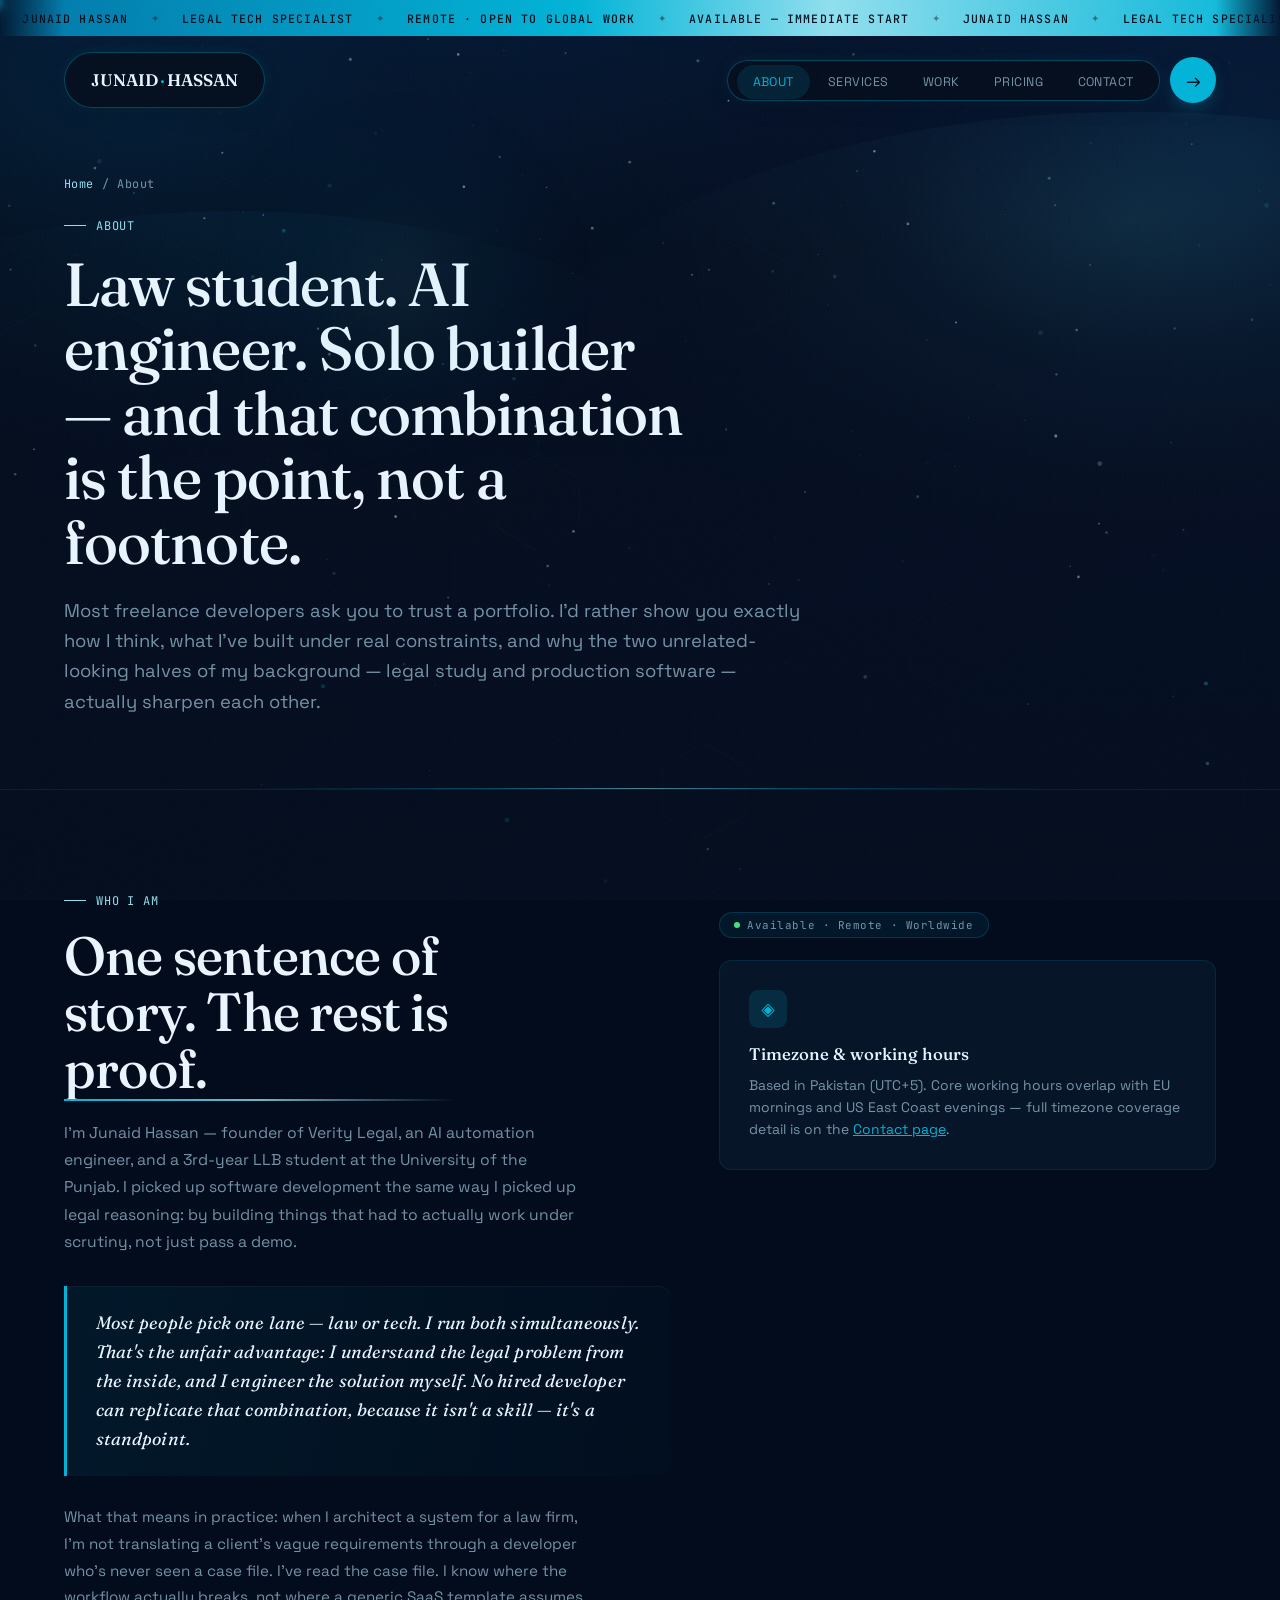
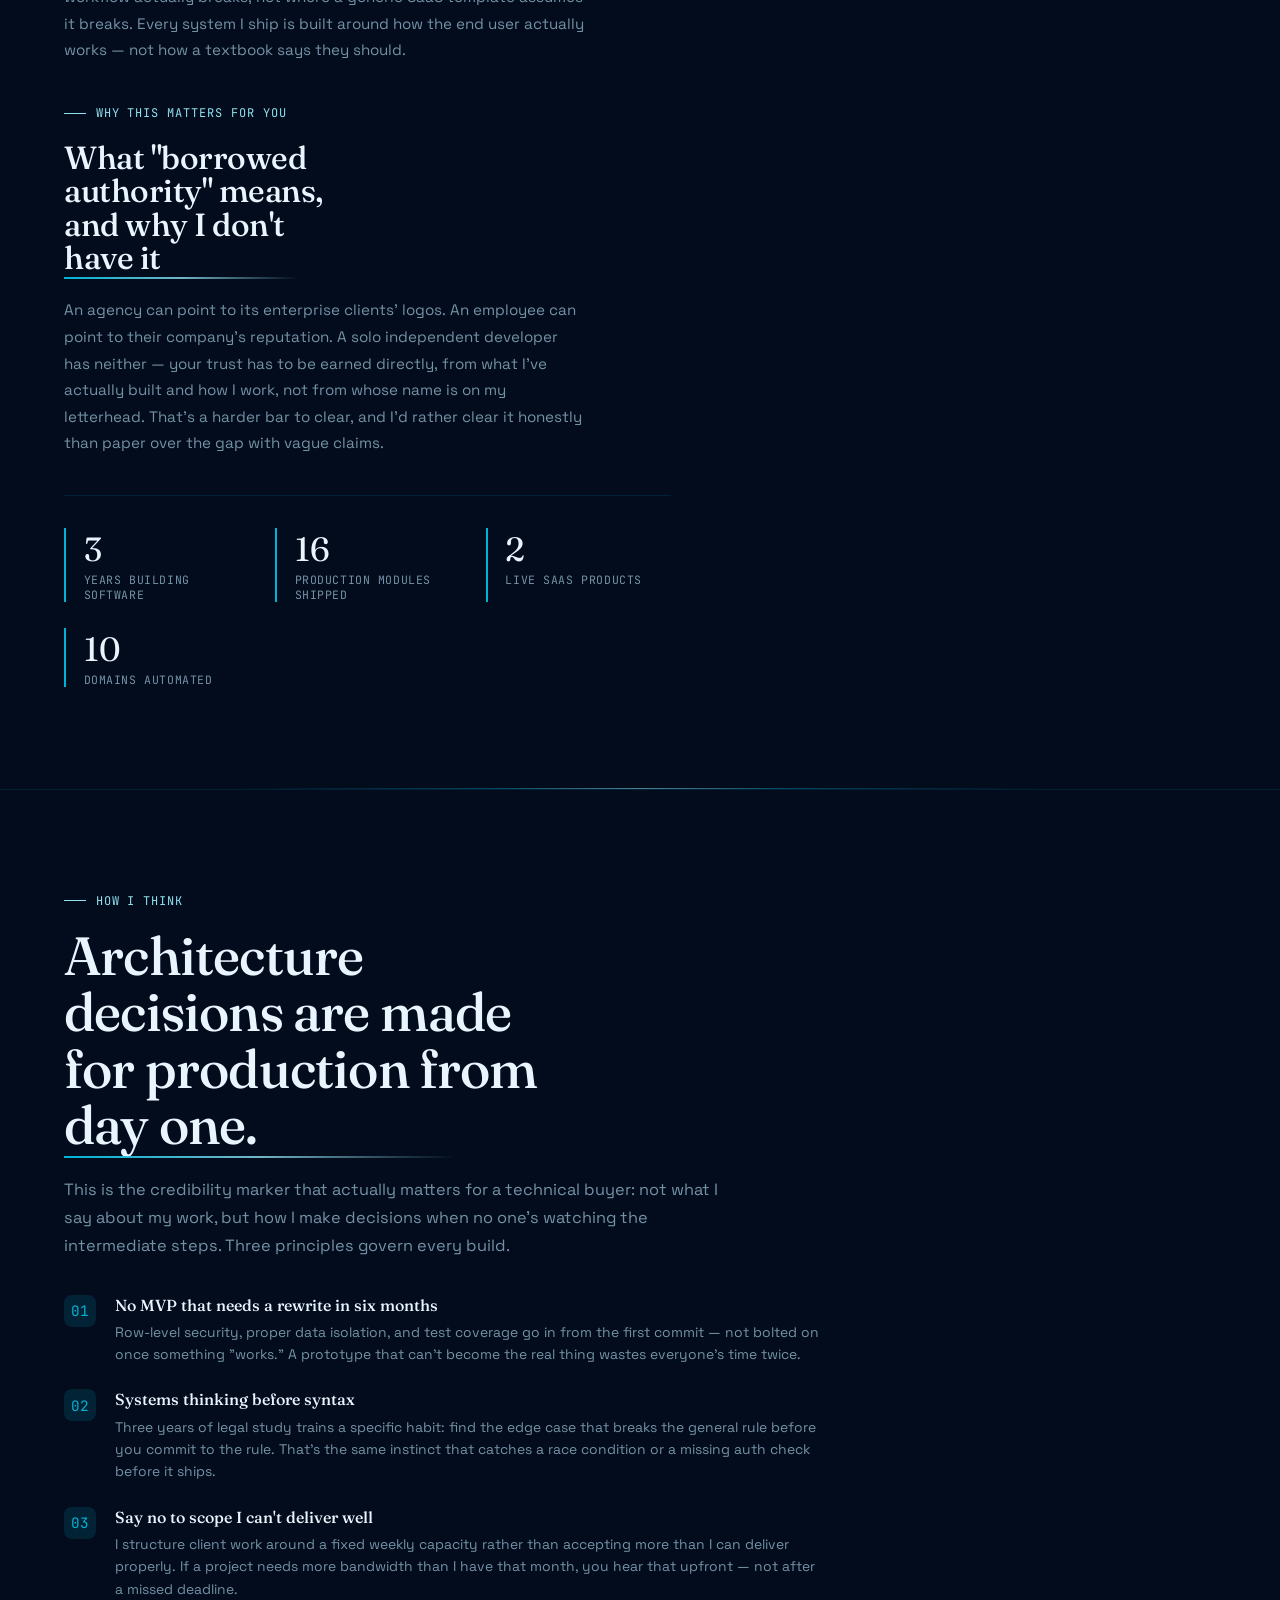
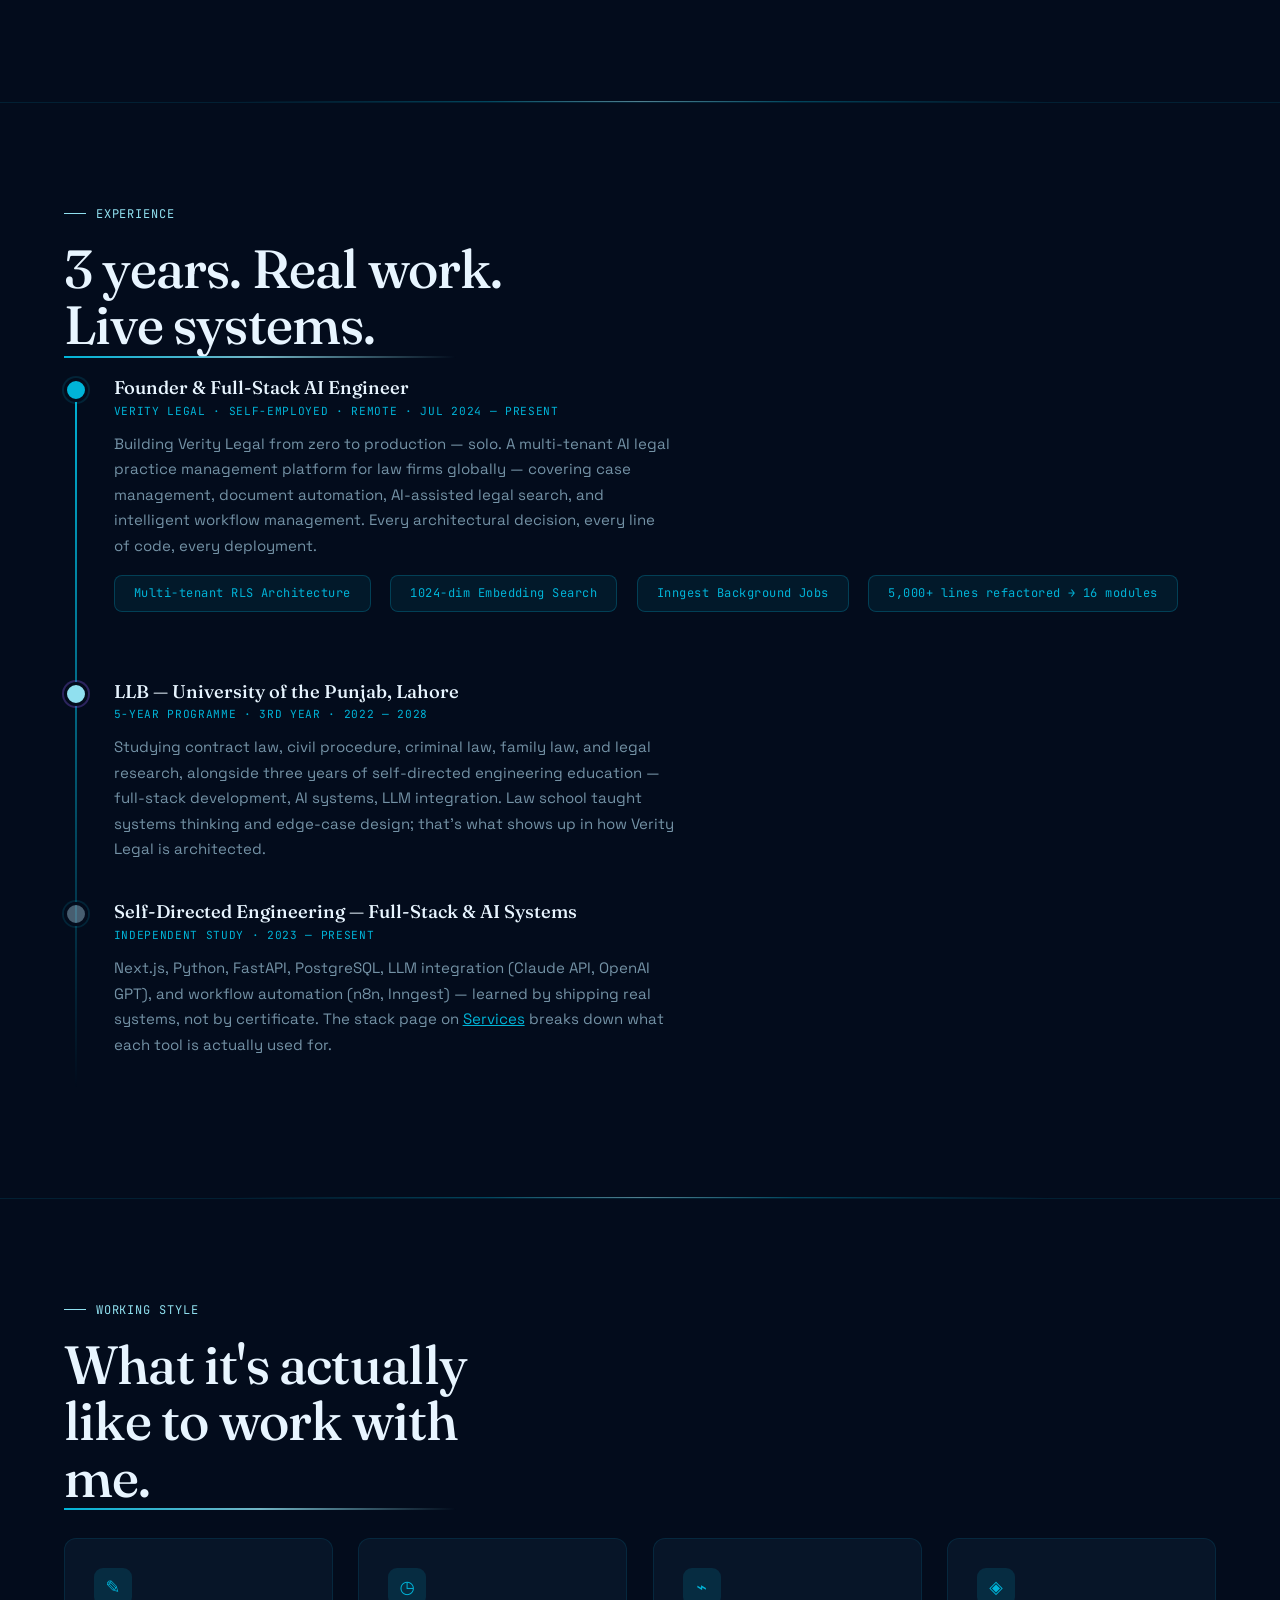
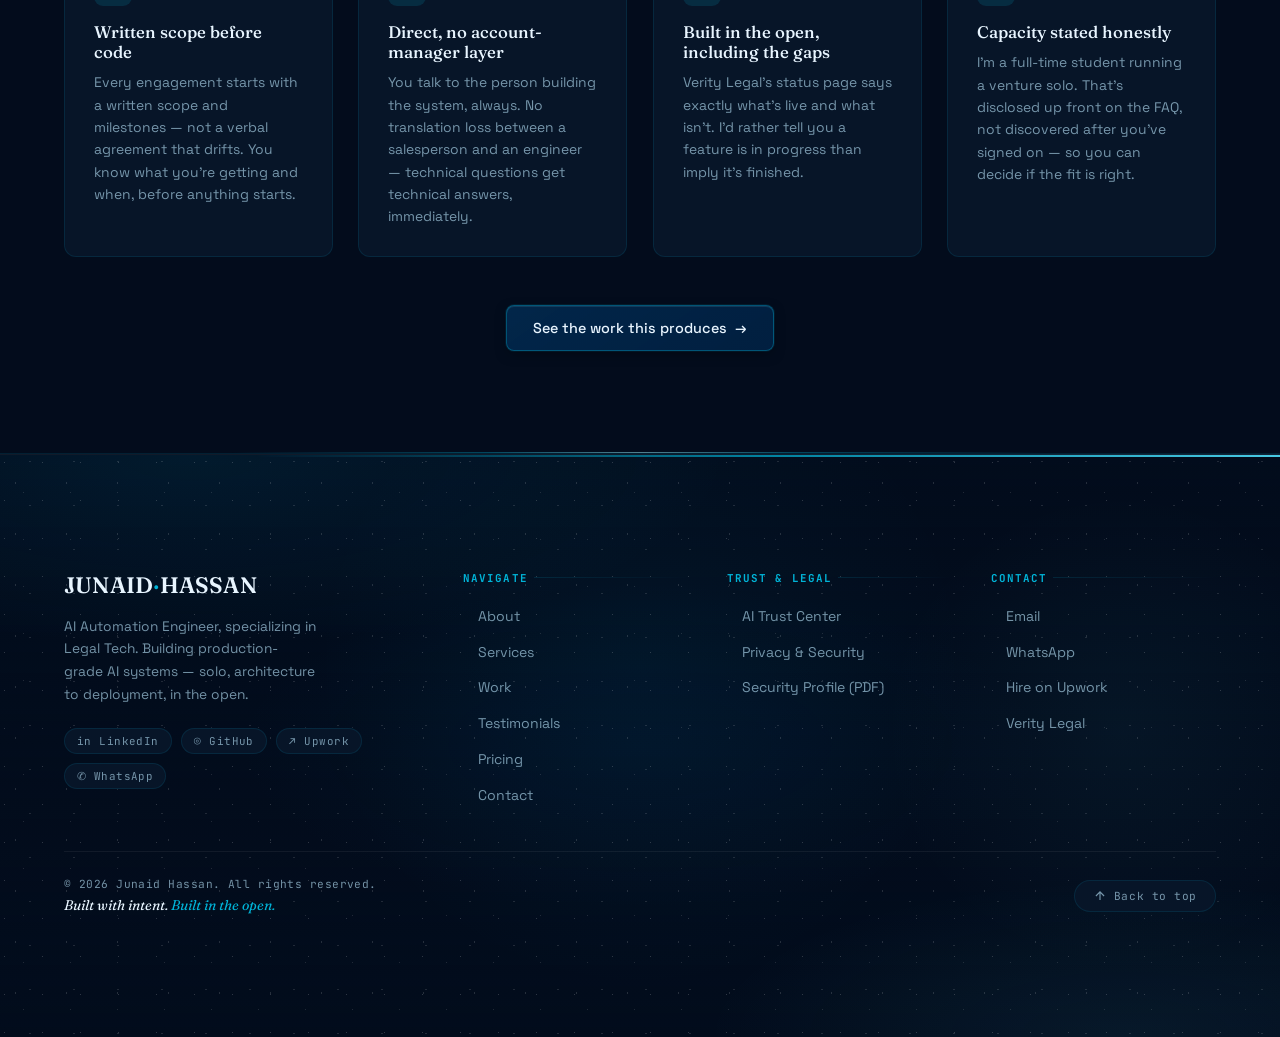
==== commit 45a90452: "Phase 1: SEO/GEO foundation, security headers, 404 page" ====
--- a/about.html
+++ b/about.html
@@ -9,16 +9,21 @@
 <link rel="icon" href="data:image/svg+xml,%3Csvg xmlns=%22http://www.w3.org/2000/svg%22 viewBox=%220 0 100 100%22%3E%3Crect width=%22100%22 height=%22100%22 rx=%2220%22 fill=%22%23030c1c%22/%3E%3Ctext x=%2250%22 y=%2266%22 font-size=%2255%22 font-family=%22Arial,sans-serif%22 font-weight=%22bold%22 fill=%22%2300b4d8%22 text-anchor=%22middle%22%3EJ%3C/text%3E%3C/svg%3E">
 <title>About Junaid Hassan — AI Automation Engineer & Legal Tech Founder</title>
 <meta name="description" content="Law student, AI engineer, solo builder. Why a legal background and production software engineering sharpen each other — and what it's actually like to work with me.">
+<link rel="manifest" href="/manifest.json">
 <meta name="theme-color" content="#030c1c">
 <meta name="color-scheme" content="dark">
 <meta property="og:title" content="About Junaid Hassan — AI Automation Engineer & Legal Tech Founder">
 <meta property="og:description" content="Law student, AI engineer, solo builder. Why a legal background and production software engineering sharpen each other — and what it's actually like to work with me.">
 <meta property="og:type" content="website">
-<meta property="og:url" content="https://verity-legal-sc28.vercel.app/about.html">
-<link rel="canonical" href="https://verity-legal-sc28.vercel.app/about.html">
+<meta property="og:url" content="https://junaid-hassan.vercel.app/about.html">
+<meta property="og:image" content="https://junaid-hassan.vercel.app/assets/og-banner.png">
+<meta property="og:image:width" content="1200">
+<meta property="og:image:height" content="630">
+<link rel="canonical" href="https://junaid-hassan.vercel.app/about.html">
 <meta name="twitter:card" content="summary_large_image">
 <meta name="twitter:title" content="About Junaid Hassan — AI Automation Engineer & Legal Tech Founder">
 <meta name="twitter:description" content="Law student, AI engineer, solo builder. Why a legal background and production software engineering sharpen each other — and what it's actually like to work with me.">
+<meta name="twitter:image" content="https://junaid-hassan.vercel.app/assets/og-banner.png">
 <script type="application/ld+json">
 {
   "@context": "https://schema.org",
@@ -28,7 +33,7 @@
     "name": "Junaid Hassan",
     "jobTitle": "AI Automation Engineer",
     "description": "Founder of Verity Legal, AI automation engineer, and 3rd-year LLB student at the University of the Punjab. Builds production-grade AI systems for law firms and B2B companies globally.",
-    "url": "https://verity-legal-sc28.vercel.app/about.html",
+    "url": "https://junaid-hassan.vercel.app/about.html",
     "email": "junaid.aideveloper@gmail.com",
     "sameAs": [
       "https://www.linkedin.com/in/junaidxaiautomation",
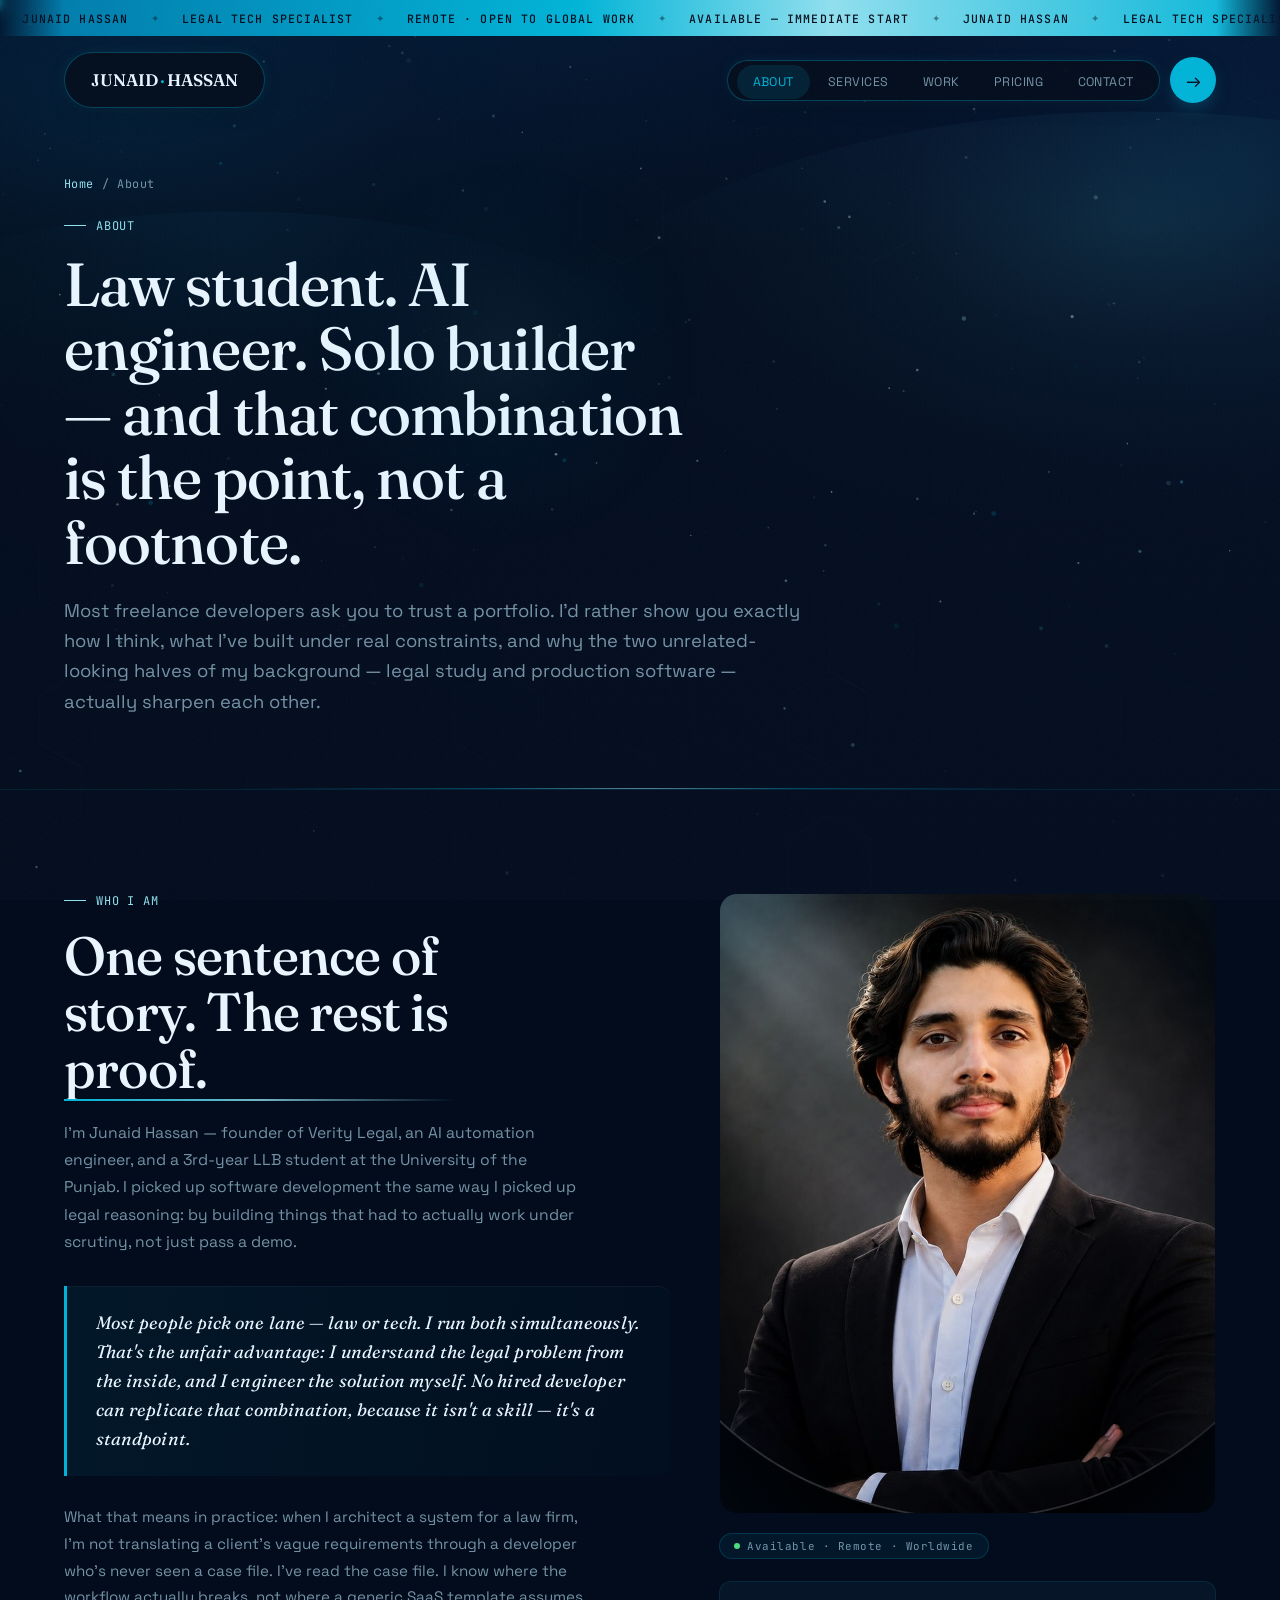
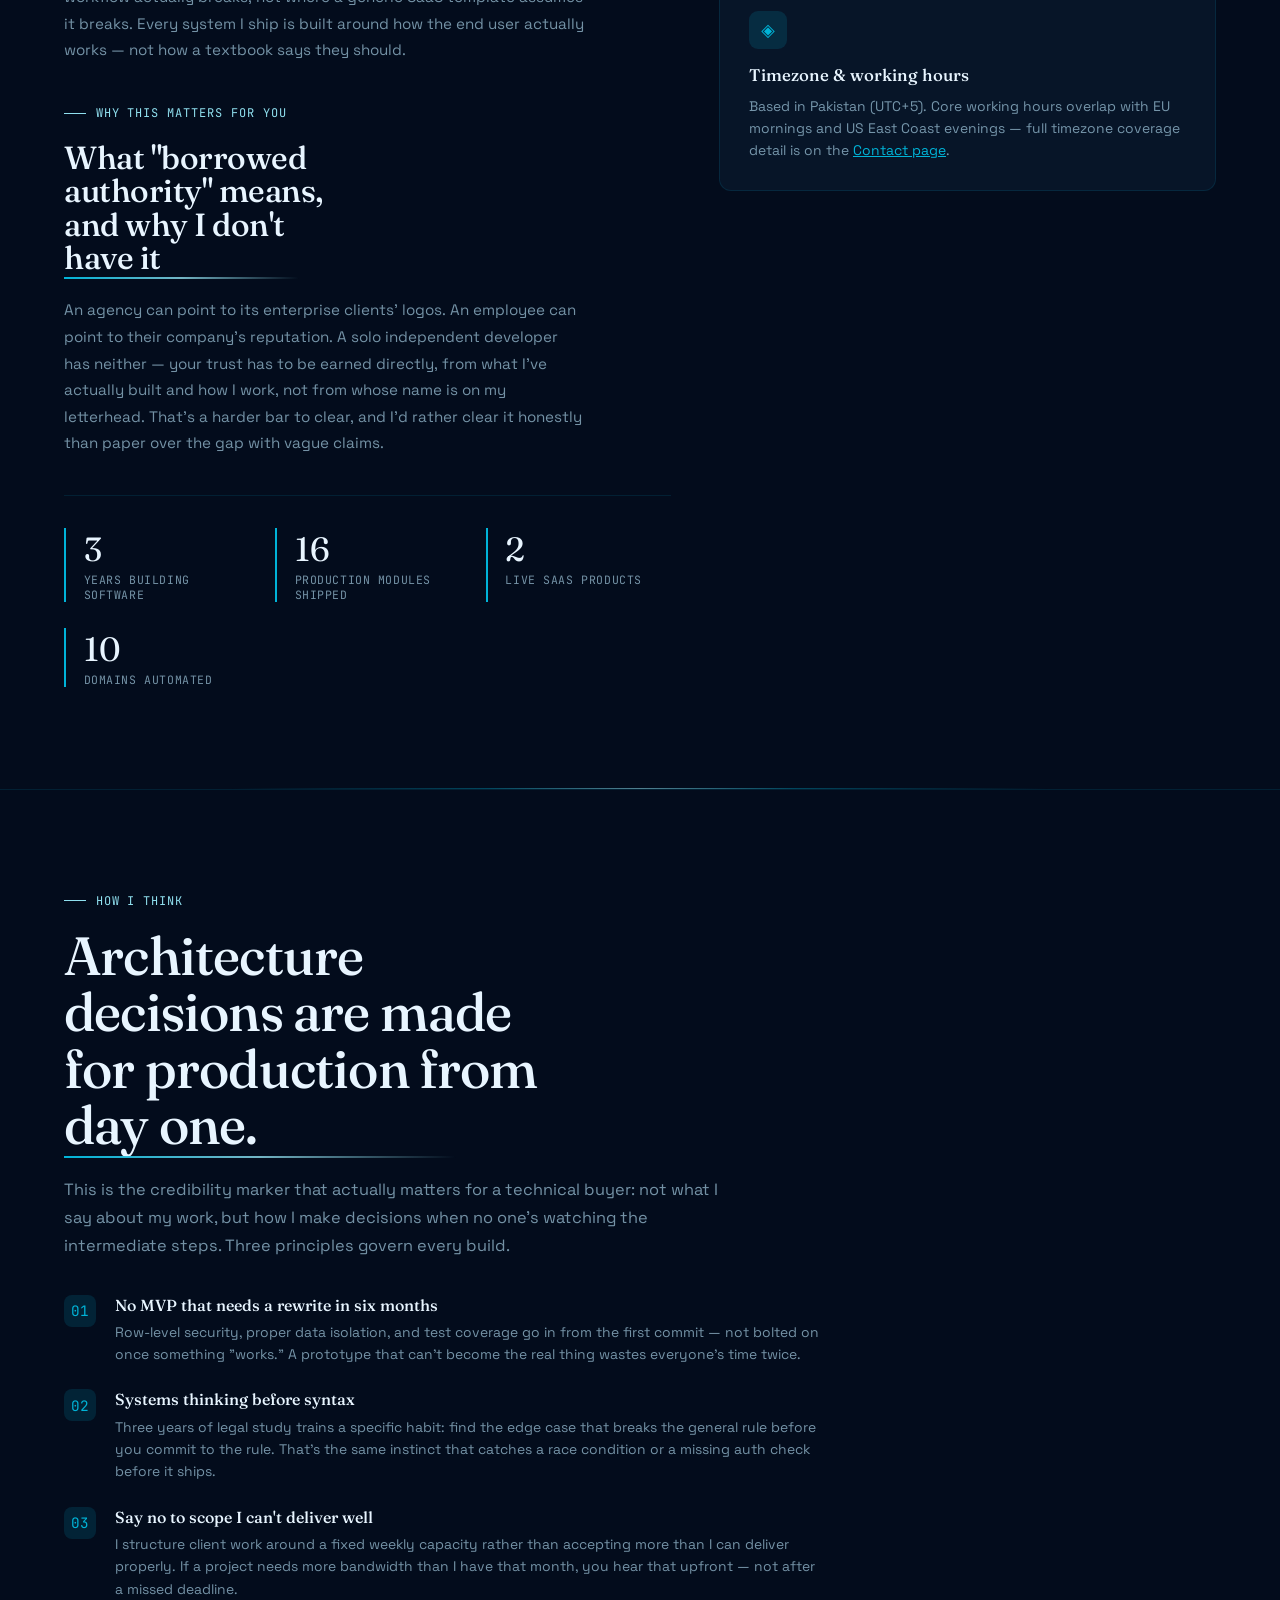
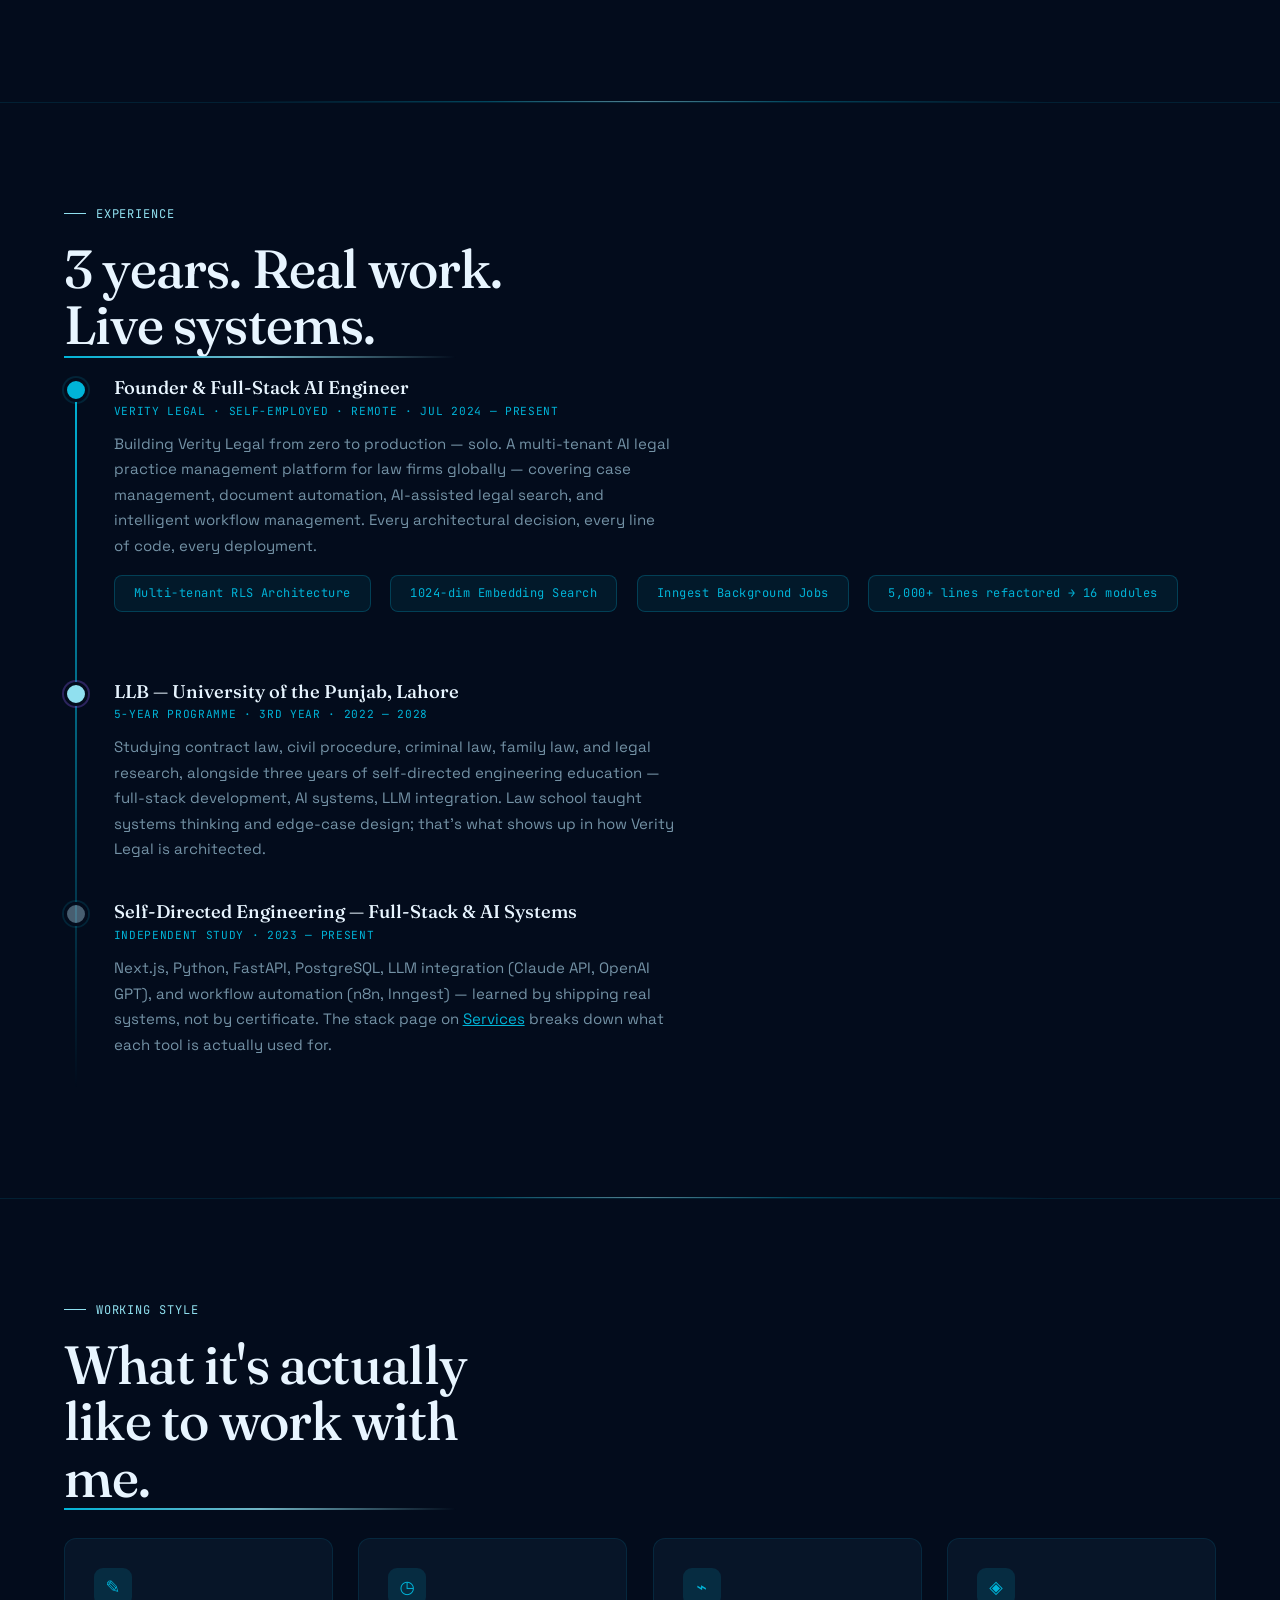
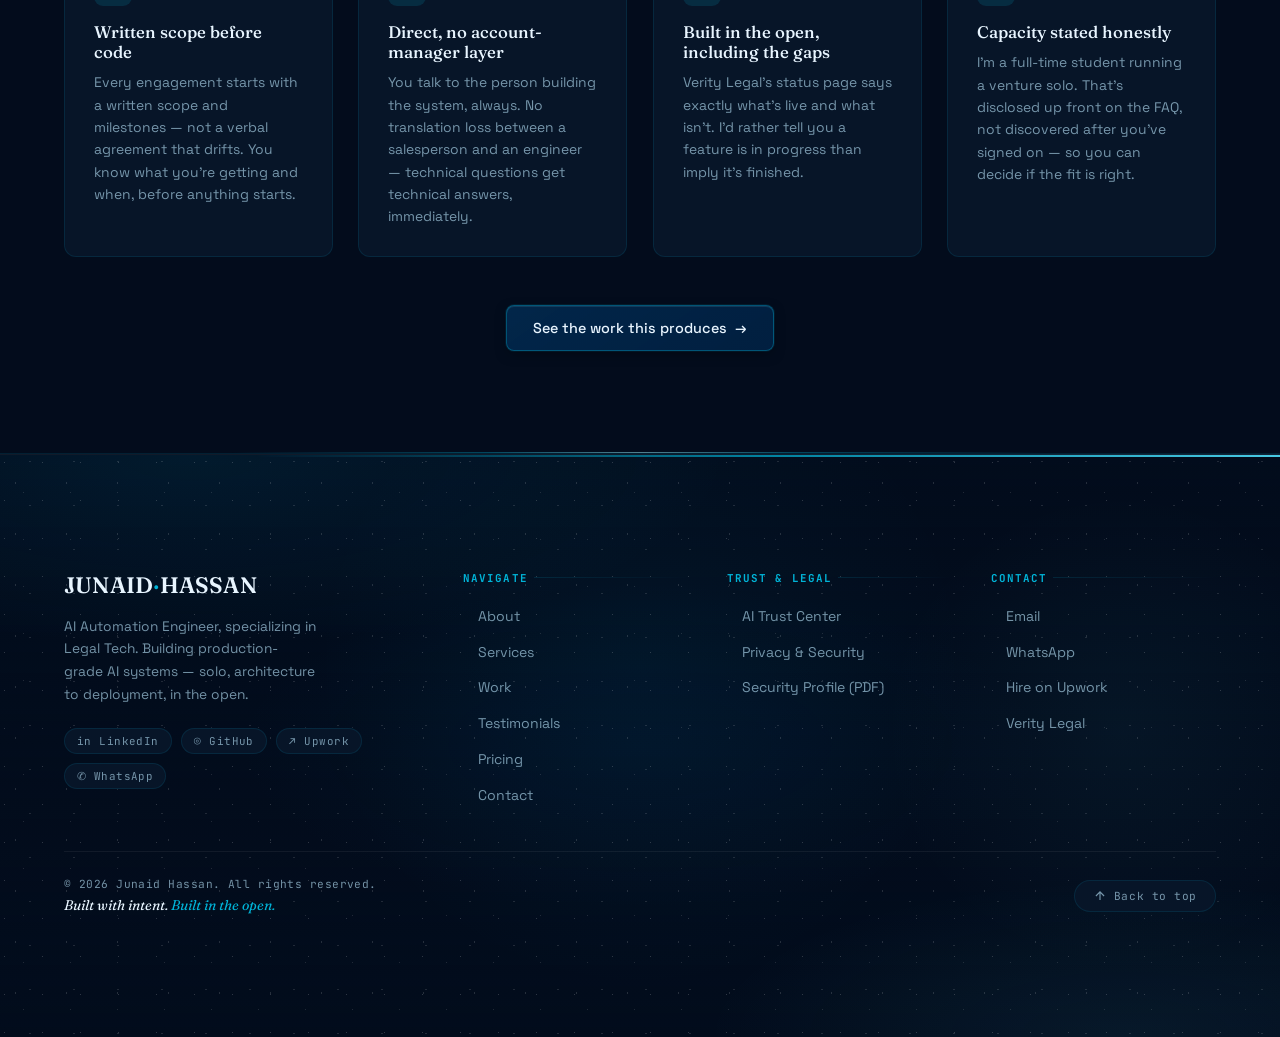
==== commit 05a88300: "Phase 4: Google Search Console verification" ====
--- a/about.html
+++ b/about.html
@@ -2,6 +2,7 @@
 <html lang="en">
 <head>
 <meta charset="UTF-8">
+<meta name="google-site-verification" content="Zo-1-3_jk0CMlfBj04-vwXbx1UrbDhZj0A1IevaZsqs" />
 <meta name="viewport" content="width=device-width, initial-scale=1.0, viewport-fit=cover">
 <meta name="mobile-web-app-capable" content="yes">
 <meta name="apple-mobile-web-app-capable" content="yes">
--- a/pages.css
+++ b/pages.css
@@ -212,3 +212,177 @@
 /* ---- Small utility ------------------------------------------------------- */
 .mt-0{ margin-top:0 !important; }
 .center-cta{ text-align:center; margin-top:3rem; }
+
+/* =========================================================================
+   SERVICES — HORIZONTAL SCROLL-PINNED SHOWCASE (services.html)
+   Desktop/tablet (pointer: fine, width > 900px): GSAP ScrollTrigger pins
+   the stage and translates .svc-track horizontally as the user scrolls.
+   Mobile / touch / narrow: native CSS scroll-snap carousel — no pinning,
+   no JS dependency, buttery-smooth on touch.
+   Reduced motion: GSAP scrub is skipped entirely (see base.js companion).
+   ========================================================================= */
+
+.svc-scroll-hint{ margin-bottom:1.4rem !important; }
+
+.svc-pin-stage{
+  position:relative;
+  width:100%;
+  overflow:hidden;
+}
+
+.svc-track{
+  display:flex;
+  flex-direction:row;
+  will-change:transform;
+}
+
+.svc-panel{
+  flex:0 0 100%;
+  width:100%;
+  min-height:560px;
+  display:grid;
+  grid-template-columns:0.95fr 1.05fr;
+  gap:3rem;
+  align-items:center;
+  padding:1rem 6vw;
+  box-sizing:border-box;
+}
+
+/* ---- Image frame — mirrors .photo-frame visual language ----------------- */
+.svc-media{ width:100%; }
+.svc-frame{
+  position:relative;
+  aspect-ratio:4/5;
+  width:100%;
+  max-width:460px;
+  border-radius:18px;
+  overflow:hidden;
+  background:linear-gradient(155deg, var(--surface), var(--surface-2));
+  border:1px solid var(--line);
+  box-shadow:
+    inset 0 1px 0 rgba(255,255,255,.05),
+    0 1px 0 rgba(0,0,0,.4),
+    0 3px 8px -3px rgba(0,0,0,.5),
+    0 14px 22px -14px rgba(0,0,0,.55);
+  transition:transform .4s cubic-bezier(.19,1,.22,1), box-shadow .4s ease, border-color .4s ease;
+}
+.svc-frame:hover{
+  border-color:var(--teal-dim);
+  box-shadow:
+    inset 0 1px 0 rgba(255,255,255,.08),
+    0 1px 0 rgba(0,0,0,.4),
+    0 3px 8px -3px rgba(0,0,0,.5),
+    0 18px 30px -16px rgba(0,0,0,.6);
+}
+.svc-frame img{
+  position:absolute; inset:0;
+  width:100%; height:100%;
+  object-fit:cover;
+  display:block;
+}
+.svc-frame-fallback{
+  position:absolute; inset:0;
+  display:flex; flex-direction:column; align-items:center; justify-content:center;
+  gap:.7rem;
+  opacity:0; pointer-events:none;
+}
+.svc-frame-icon{
+  font-size:2.6rem; color:var(--teal); opacity:.55;
+}
+.svc-frame-mono{
+  font-family:'JetBrains Mono', monospace; font-size:.75rem; color:var(--muted);
+  letter-spacing:.04em; text-transform:uppercase;
+}
+/* Fallback shows only once the <img> actually fails to load */
+.svc-frame--empty img{ display:none; }
+.svc-frame--empty .svc-frame-fallback{ opacity:1; }
+
+/* ---- Copy card — reuses the ocean-glass service-card system ------------- */
+.svc-copy{
+  position:relative; overflow:hidden; border-radius:18px;
+  padding:2.4rem 2.2rem;
+  background:linear-gradient(155deg, var(--surface), var(--surface-2));
+  border:1px solid var(--line);
+}
+.svc-copy .snum{ font-size:.8rem; color:var(--teal); opacity:.8; margin-bottom:.6rem; }
+.svc-copy h3{ font-family:'Fraunces', serif; font-size:1.5rem; font-weight:600; margin-bottom:.9rem; }
+.svc-copy p{ color:var(--muted); line-height:1.7; font-size:.97rem; }
+
+/* ---- Progress dots -------------------------------------------------------*/
+.svc-progress{
+  display:flex; gap:.5rem; justify-content:center;
+  margin-top:1.8rem;
+}
+.svc-dot{
+  width:7px; height:7px; border-radius:50%;
+  background:var(--line);
+  transition:background .3s ease, transform .3s ease;
+}
+.svc-dot.is-active{
+  background:var(--teal);
+  transform:scale(1.35);
+}
+
+/* =========================================================================
+   DESKTOP / TABLET — pointer:fine → GSAP pin-scroll takes over (JS adds
+   .svc-pinned to the stage once ScrollTrigger initializes). Until JS runs,
+   panels stack normally so the page is never broken without JS.
+   ========================================================================= */
+@media (min-width:901px){
+  .svc-pin-stage.svc-js-ready{
+    height:100vh;
+  }
+  .svc-pin-stage.svc-js-ready .svc-track{
+    position:relative;
+    height:100%;
+    flex-wrap:nowrap;
+  }
+  .svc-pin-stage.svc-js-ready .svc-panel{
+    height:100%;
+    min-height:0;
+  }
+}
+
+/* No-JS / JS-not-ready fallback on desktop: simple vertical stack */
+@media (min-width:901px){
+  .svc-pin-stage:not(.svc-js-ready) .svc-track{
+    flex-direction:column;
+  }
+  .svc-pin-stage:not(.svc-js-ready) .svc-panel{
+    min-height:auto;
+    padding:3rem 6vw;
+  }
+}
+
+/* =========================================================================
+   MOBILE / TABLET-TOUCH — native scroll-snap carousel, no pin, no JS needed
+   ========================================================================= */
+@media (max-width:900px){
+  .svc-pin-stage{
+    height:auto;
+  }
+  .svc-track{
+    display:flex;
+    overflow-x:auto;
+    overflow-y:hidden;
+    scroll-snap-type:x mandatory;
+    -webkit-overflow-scrolling:touch;
+    scrollbar-width:none;
+  }
+  .svc-track::-webkit-scrollbar{ display:none; }
+  .svc-panel{
+    flex:0 0 100%;
+    width:100%;
+    scroll-snap-align:center;
+    grid-template-columns:1fr;
+    gap:1.6rem;
+    padding:0 6vw;
+    min-height:auto;
+  }
+  .svc-frame{ max-width:340px; margin:0 auto; aspect-ratio:4/3; }
+  .svc-copy{ padding:1.8rem 1.6rem; }
+}
+
+@media (prefers-reduced-motion:reduce){
+  .svc-frame, .svc-dot{ transition:none; }
+}
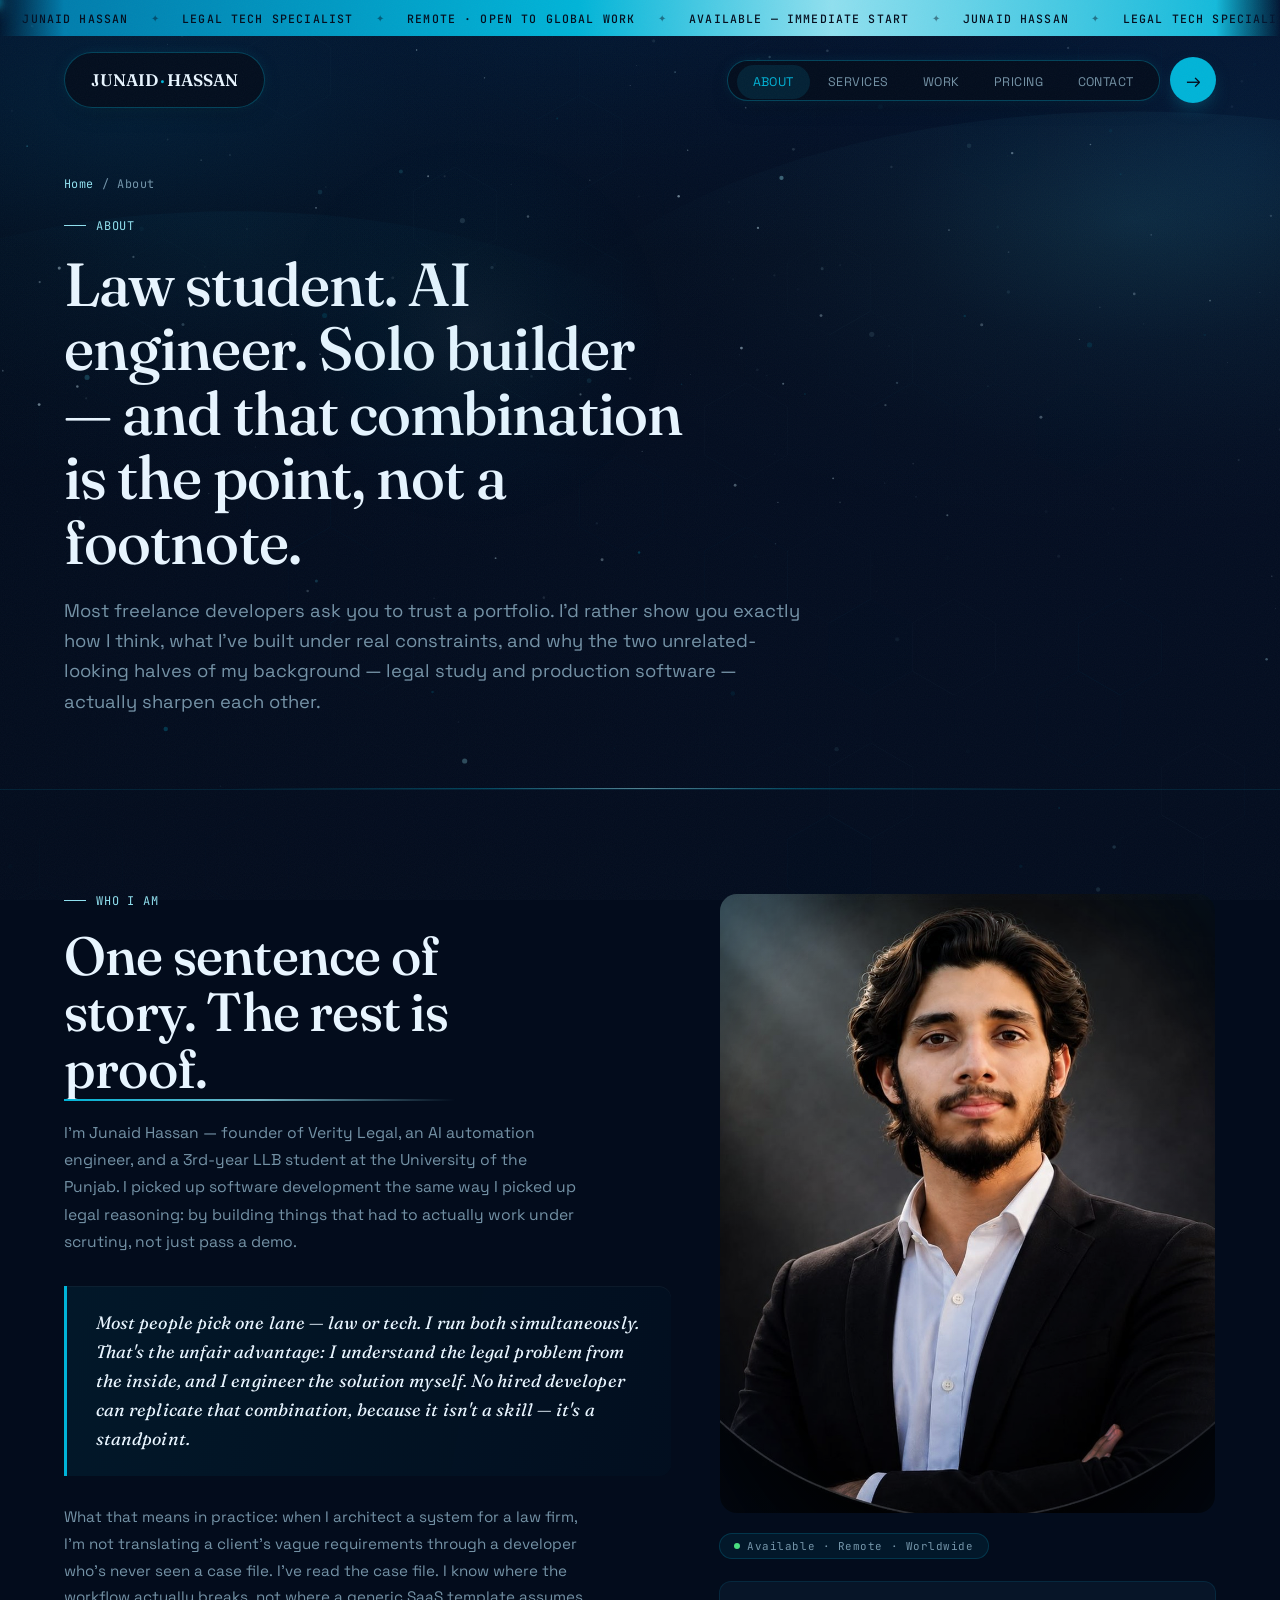
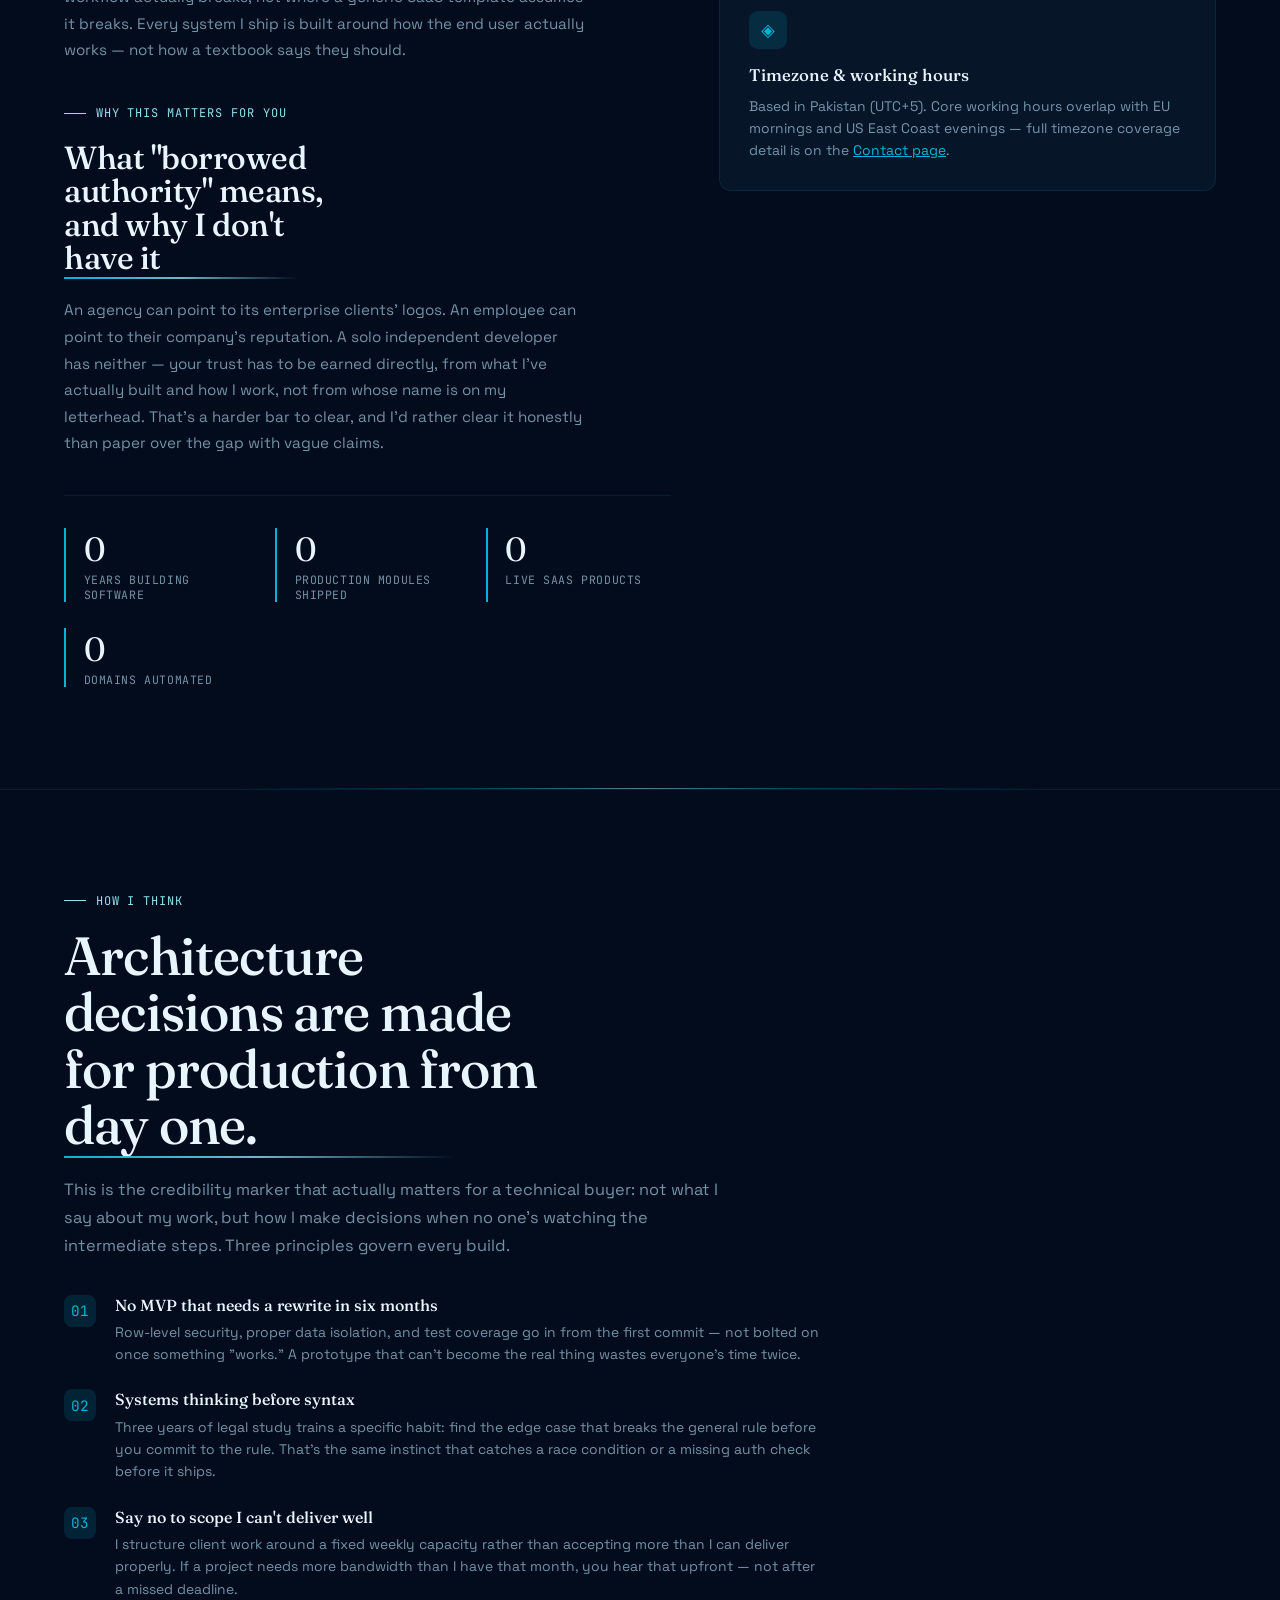
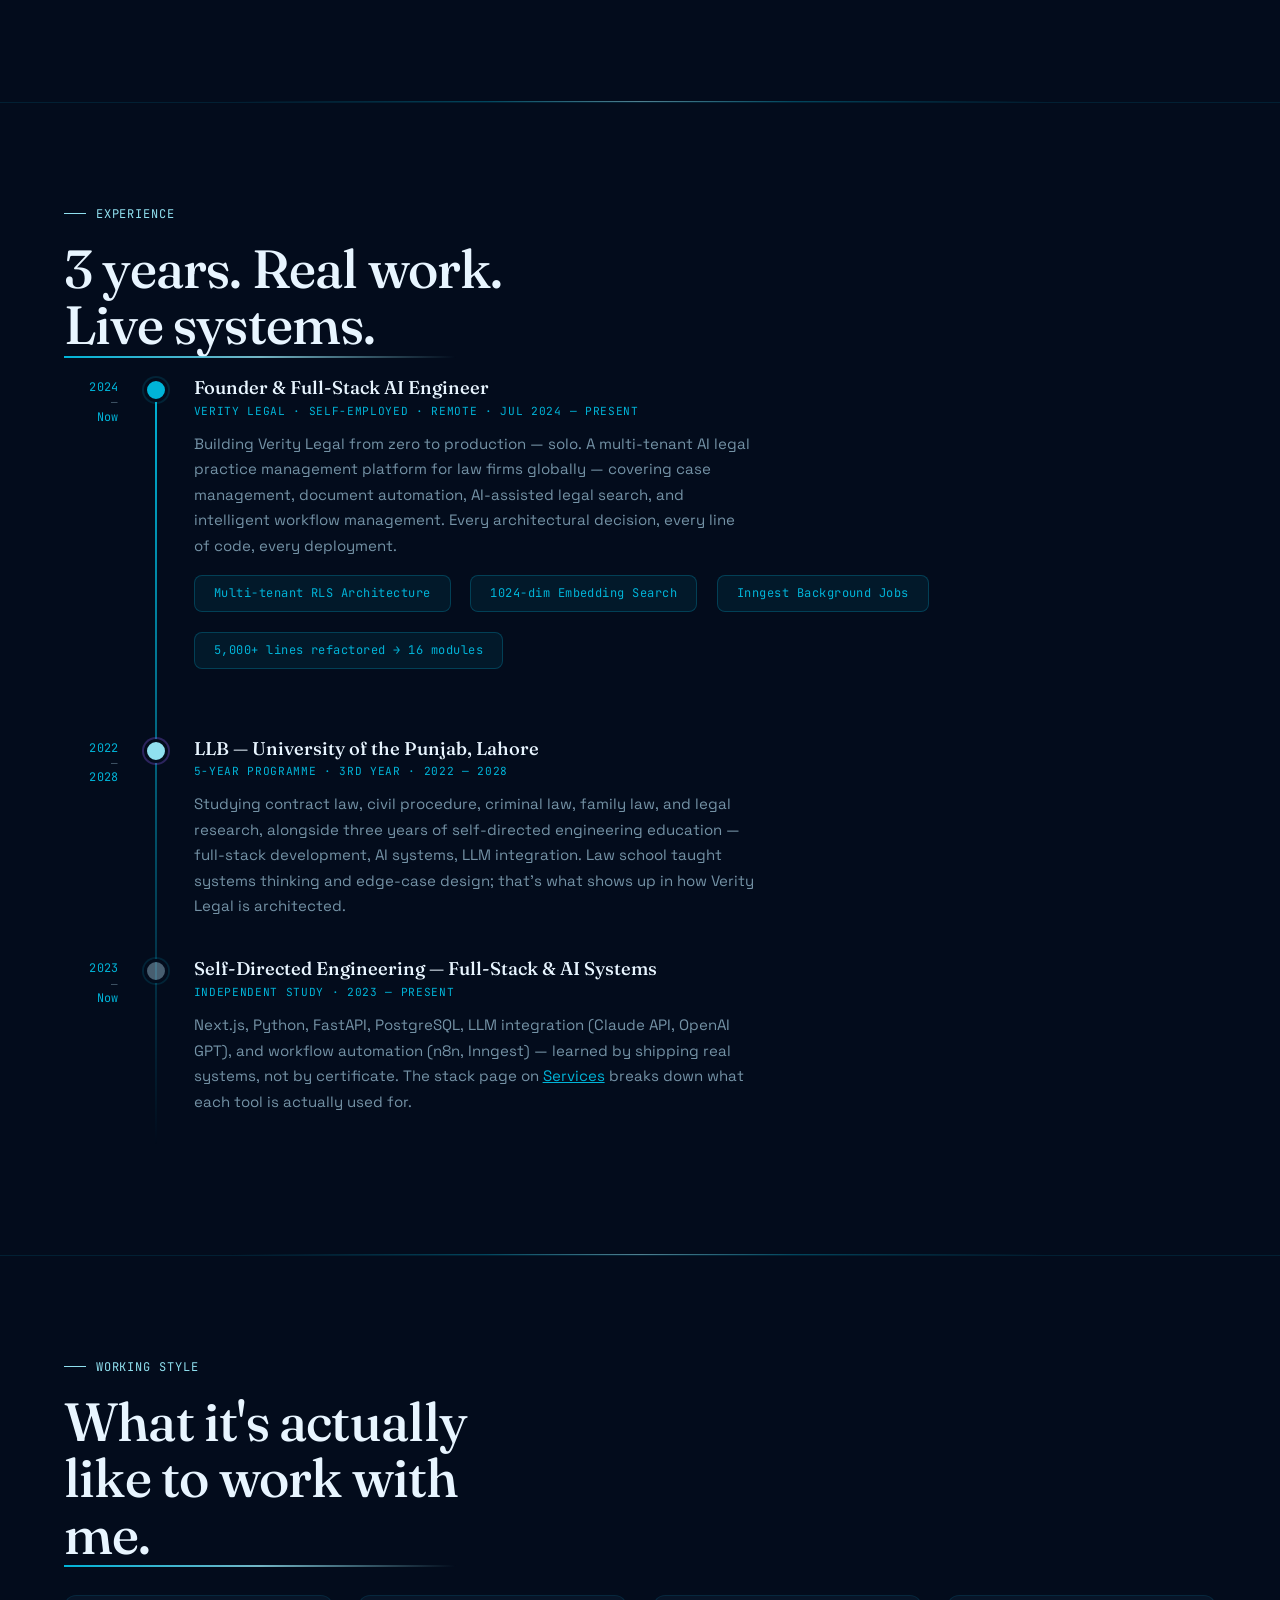
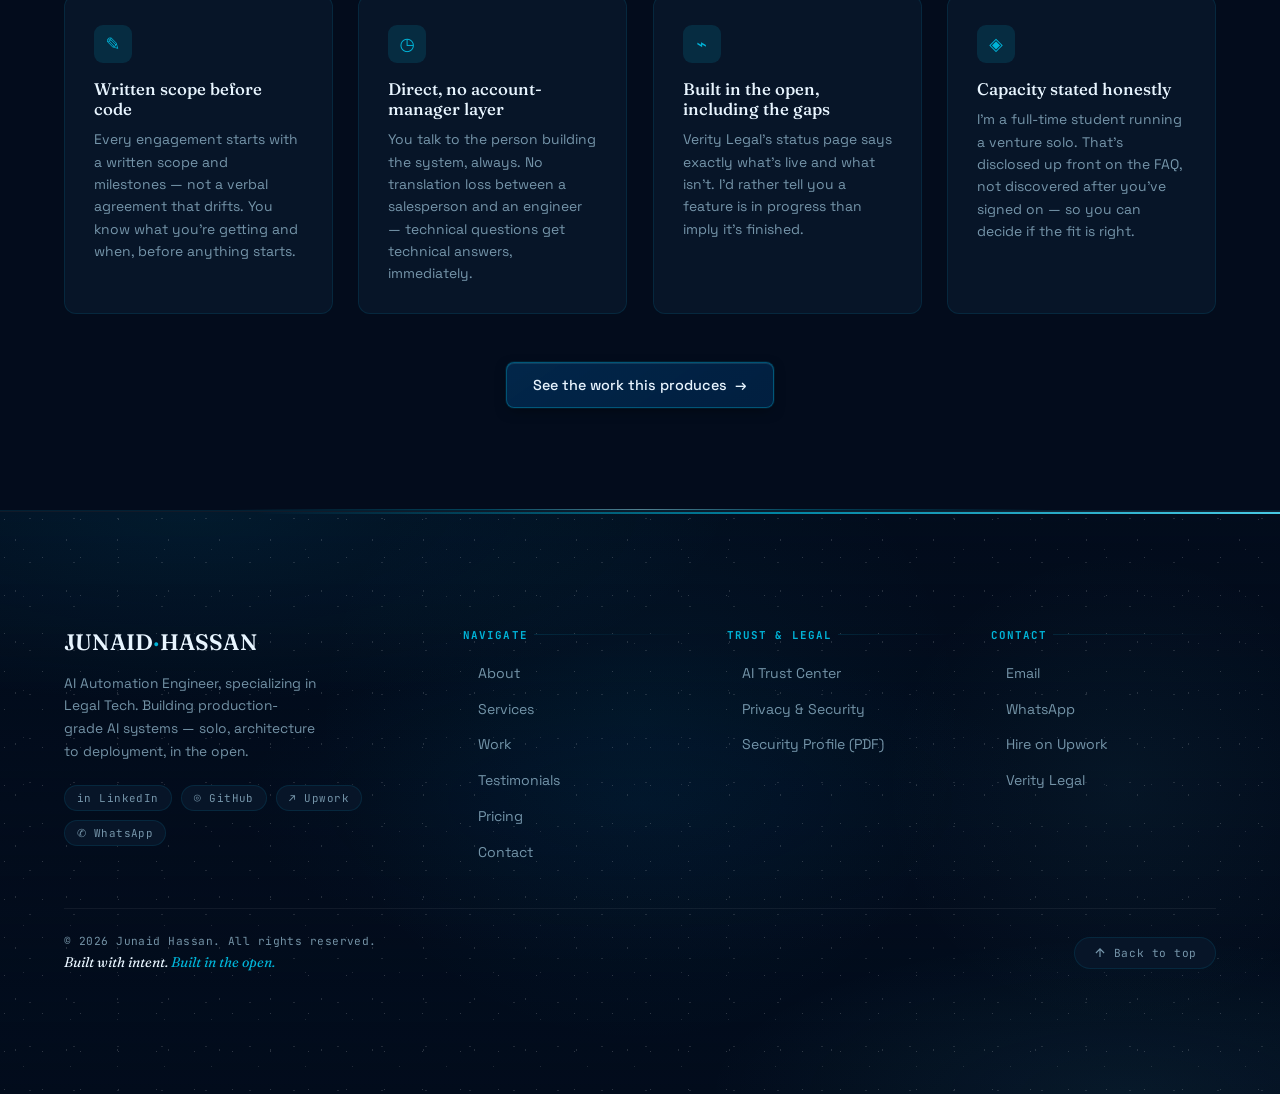
==== commit 84dc9ffa: "Phase 5: About timeline + Trust governance visual upgrade" ====
--- a/about.html
+++ b/about.html
@@ -220,8 +220,9 @@
   <div class="container">
     <div class="eyebrow mono">Experience</div>
     <h2>3 years. Real work. Live systems.</h2>
-    <div class="timeline reveal">
+    <div class="timeline timeline-v2 reveal">
       <div class="tl-item reveal">
+        <div class="tl-year mono">2024<span class="tl-year-dash">—</span>Now</div>
         <div class="tl-dot"></div>
         <div class="tl-body">
           <h4>Founder &amp; Full-Stack AI Engineer</h4>
@@ -236,6 +237,7 @@
         </div>
       </div>
       <div class="tl-item reveal">
+        <div class="tl-year mono">2022<span class="tl-year-dash">—</span>2028</div>
         <div class="tl-dot" style="background:var(--violet);box-shadow:0 0 0 2px rgba(139,92,246,.3);"></div>
         <div class="tl-body">
           <h4>LLB — University of the Punjab, Lahore</h4>
@@ -244,6 +246,7 @@
         </div>
       </div>
       <div class="tl-item reveal">
+        <div class="tl-year mono">2023<span class="tl-year-dash">—</span>Now</div>
         <div class="tl-dot" style="background:rgba(176,218,240,.4);"></div>
         <div class="tl-body">
           <h4>Self-Directed Engineering — Full-Stack &amp; AI Systems</h4>
--- a/pages.css
+++ b/pages.css
@@ -386,3 +386,84 @@
 @media (prefers-reduced-motion:reduce){
   .svc-frame, .svc-dot{ transition:none; }
 }
+
+/* =========================================================================
+   ABOUT — TIMELINE V2 (year-anchor upgrade)
+   Adds a left-aligned year badge per entry so the timeline reads as a
+   scannable visual sequence, not just stacked paragraphs. Reuses the
+   existing .timeline/.tl-item/.tl-dot system in base.css — only adds
+   the year-badge column and widens the layout to fit it.
+   ========================================================================= */
+
+/* .tl-item is display:flex in base.css (gap:1.6rem between .tl-dot and
+   .tl-body). We insert .tl-year as the FIRST flex child, ahead of the dot,
+   so the existing flex flow handles spacing automatically — no absolute
+   positioning, no fighting the base layout. */
+.timeline-v2 .tl-item{
+  align-items:flex-start;
+}
+.timeline-v2 .tl-year{
+  flex-shrink:0;
+  width:3.4rem;
+  font-size:.74rem;
+  color:var(--teal);
+  letter-spacing:.02em;
+  line-height:1.3;
+  text-align:right;
+  padding-top:4px;
+}
+.timeline-v2 .tl-year-dash{
+  display:block;
+  color:var(--muted);
+  opacity:.6;
+  font-size:.68rem;
+}
+/* The connecting vertical line (.timeline::before) is positioned from the
+   timeline's own left edge; shift it to align with the dot's new position
+   (year-column width + the existing gap). */
+.timeline-v2.timeline::before{
+  left:calc(3.4rem + 1.6rem + 11px);
+}
+
+@media (max-width:640px){
+  .timeline-v2 .tl-year{ width:2.5rem; font-size:.64rem; }
+  .timeline-v2.timeline::before{ left:calc(2.5rem + 1.6rem + 11px); }
+}
+
+/* =========================================================================
+   TRUST — GOVERNANCE FLOW STRIP
+   A compact visual preview of the Govern→Map→Measure→Manage sequence,
+   sitting between the (now-shortened) intro paragraph and the detail
+   cards below. Purely a scan-aid — the cards still carry the full text.
+   ========================================================================= */
+.gov-flow{
+  display:flex;
+  align-items:center;
+  flex-wrap:wrap;
+  gap:.5rem;
+  margin:1.4rem 0 2rem;
+  padding:.9rem 1.2rem;
+  background:var(--teal-dim);
+  border:1px solid var(--line);
+  border-radius:12px;
+}
+.gov-flow-step{
+  font-family:'JetBrains Mono', monospace;
+  font-size:.78rem;
+  letter-spacing:.04em;
+  text-transform:uppercase;
+  color:var(--teal);
+  padding:.3rem .7rem;
+  border-radius:999px;
+  background:var(--surface);
+  border:1px solid var(--line);
+}
+.gov-flow-arrow{
+  color:var(--muted);
+  opacity:.5;
+  font-size:.85rem;
+}
+@media (max-width:560px){
+  .gov-flow{ gap:.4rem; padding:.8rem 1rem; }
+  .gov-flow-step{ font-size:.7rem; padding:.25rem .55rem; }
+}
